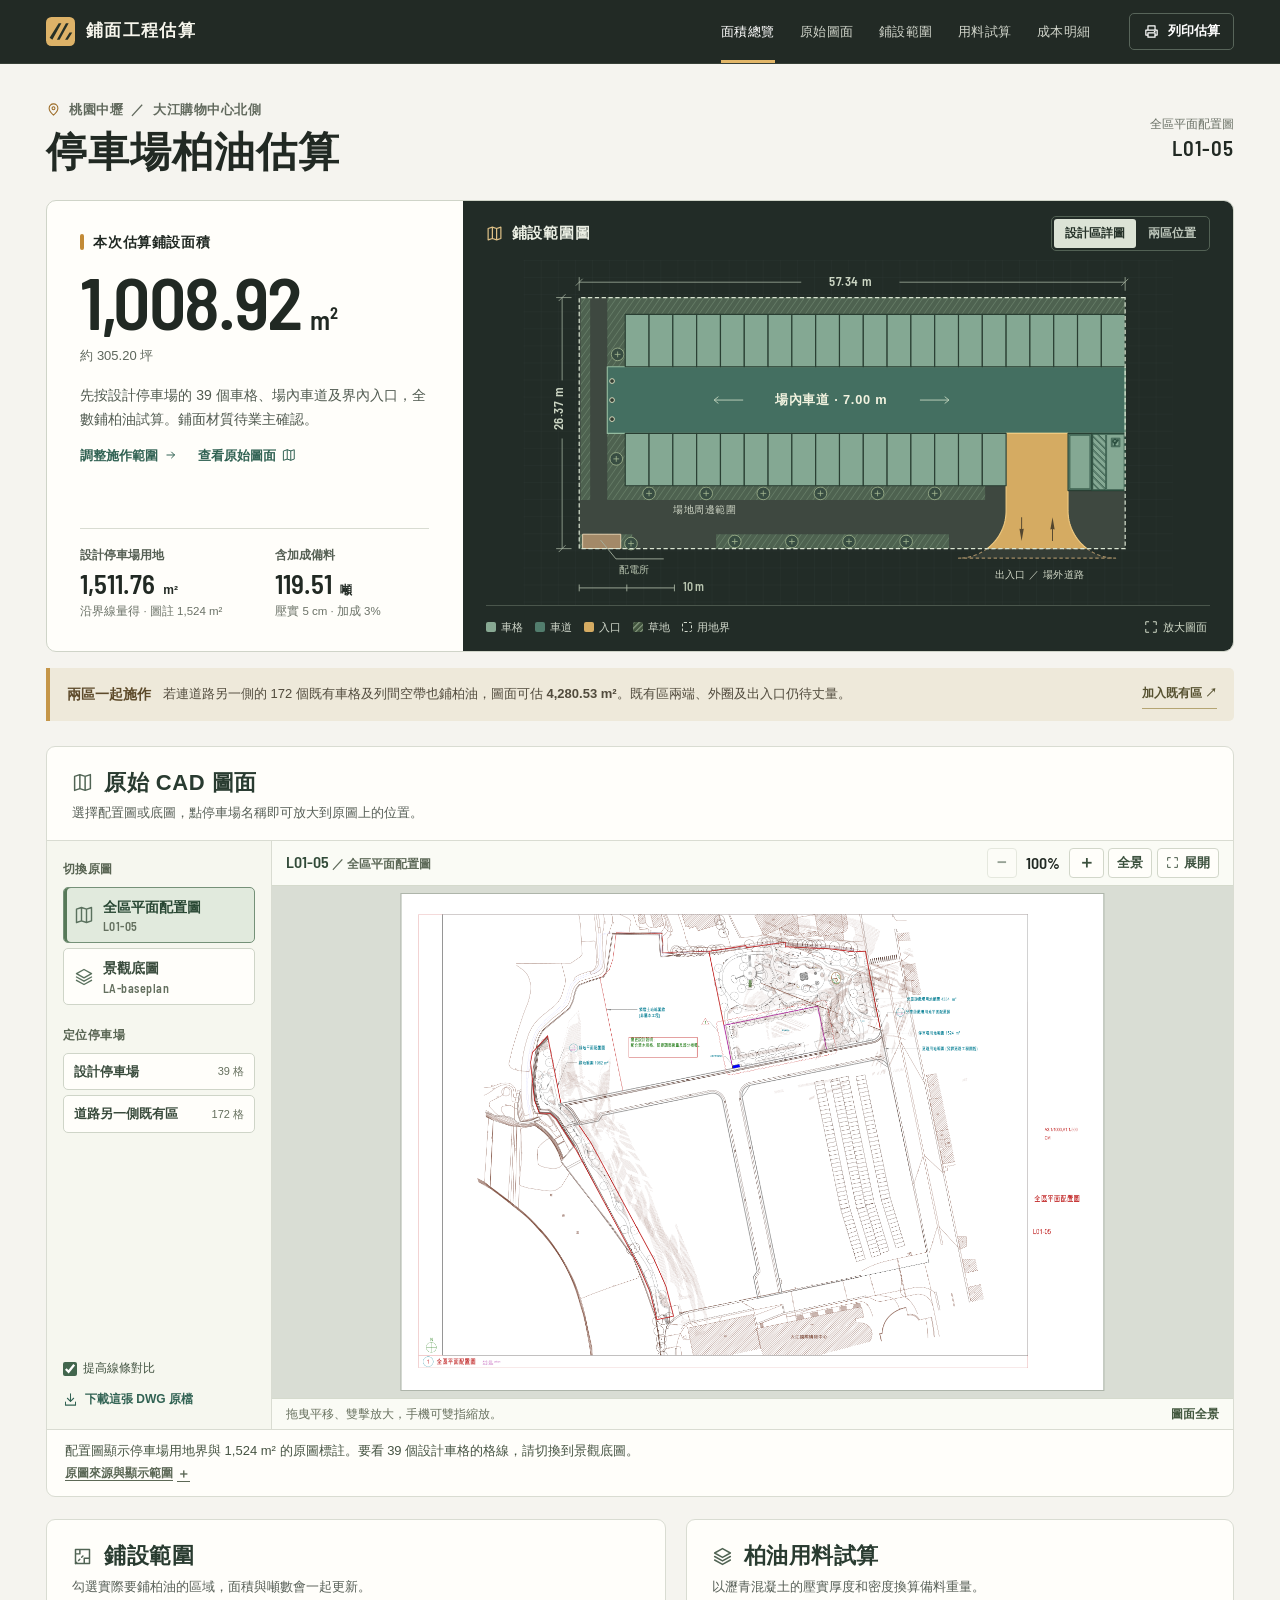
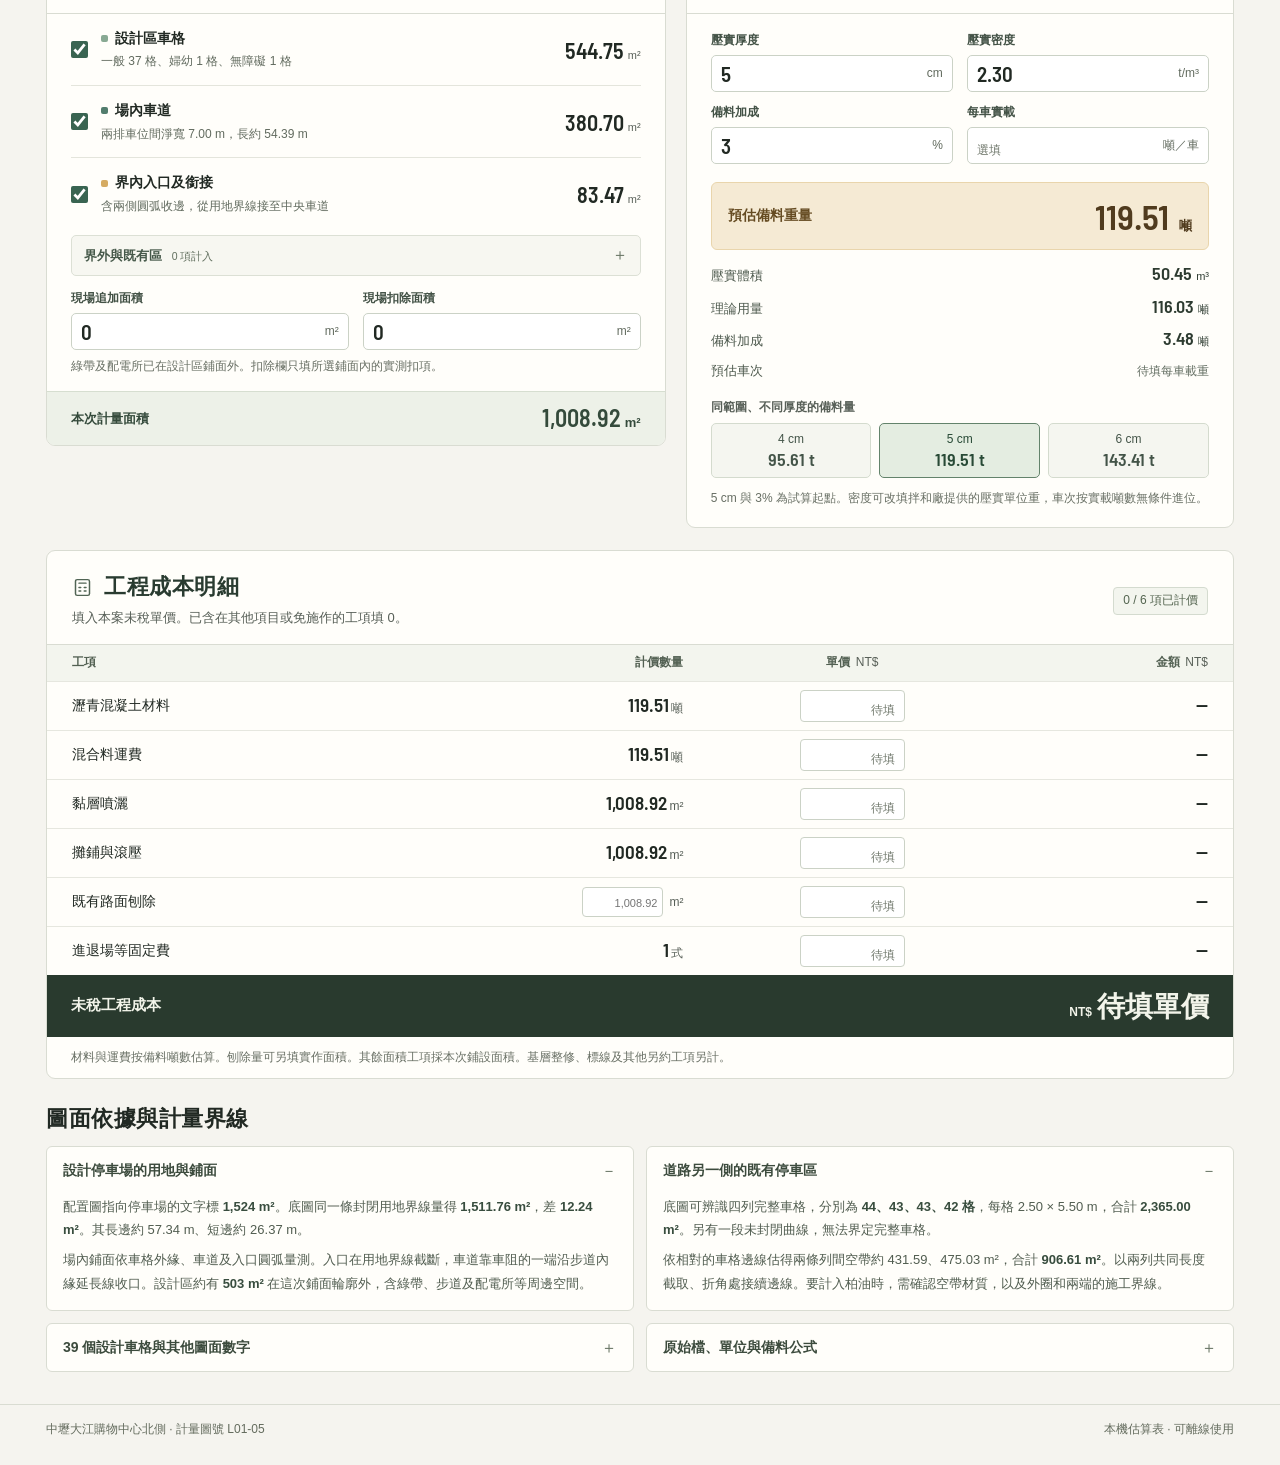
==== 停車場柏油估算/index.html @ 97413524 "新增停車場柏油估算網頁與兩張原始 CAD 圖" ====
<!doctype html>
<html lang="zh-Hant-TW">
<head>
<meta charset="utf-8"><meta name="viewport" content="width=device-width,initial-scale=1">
<meta name="theme-color" content="#222a25">
<title>停車場柏油估算｜中壢大江購物中心北側</title>
<style>@font-face{font-family:BarlowNum;src:url([data-uri]) format("woff2");font-weight:600;font-display:swap}
:root{color-scheme:light;--page:#f5f4ef;--paper:#fffefa;--ink:#212923;--dim:#575f57;--sub:#686f64;--rule:#d9dcd2;--dark:#222c27;--teal:#316253;--ochre:#dfac55;--warm:#f3e6ca;--num:BarlowNum,'Arial Narrow',sans-serif;--sans:Inter,-apple-system,BlinkMacSystemFont,'PingFang TC','Microsoft JhengHei',sans-serif}
*{box-sizing:border-box}
html{scroll-behavior:smooth;scroll-padding-top:80px}
body{margin:0;background:var(--page);color:var(--ink);font:15px/1.66 var(--sans);-webkit-font-smoothing:antialiased}
button,input{font:inherit}button,a,input,summary{touch-action:manipulation}button{cursor:pointer}a{color:var(--teal);text-underline-offset:3px}h1,h2,h3,p,figure{margin:0}
:focus-visible{outline:3px solid #be7815;outline-offset:4px}input:focus-visible{outline:2px solid var(--teal);outline-offset:1px}
.skip{position:fixed;top:-100px;left:10px;z-index:15;padding:8px 16px;background:white}.skip:focus{top:8px}
.wrap{width:min(1288px,calc(100% - 92px));margin:0 auto}
.topbar{height:64px;background:#222a25;color:#f4f4ea;border-bottom:1px solid #374037}
.topbar .wrap,.nav,.brand,.top-actions,.project-line,.flex,.quick,.view-switch,.btn,.metric-label,.scope-subtotal,.total-line,.summary-line,.ref-head{display:flex;align-items:center}
.topbar .wrap{height:100%;gap:38px}
.brand{color:#f7f6ed;text-decoration:none;font-weight:800;letter-spacing:.08em;gap:11px;font-size:17px;white-space:nowrap}
.brand svg{width:29px;height:29px}
.nav{gap:25px;height:100%;margin-left:auto}
.nav a{color:#d2d6cc;height:100%;display:flex;align-items:center;text-decoration:none;font-size:13px;letter-spacing:.04em;border-bottom:3px solid transparent;padding:3px 0 0}
.nav a:hover,.nav a.active{color:#fff;border-color:#e2b668}
.btn{display:inline-flex;justify-content:center;gap:8px;border:1px solid var(--rule);border-radius:5px;background:var(--paper);color:var(--ink);font-size:13px;font-weight:650;line-height:1.3;padding:9px 13px;min-height:38px;white-space:nowrap}
.btn:hover{border-color:var(--teal)}.btn svg,.icon{width:17px;height:17px;fill:none;stroke:currentColor;stroke-width:1.7;stroke-linecap:round;stroke-linejoin:round}
.topbar .btn{border-color:#58655a;background:transparent;color:white;min-height:35px}.topbar .btn:hover{background:#354038}
.page-head{display:flex;align-items:end;justify-content:space-between;padding:35px 0 22px;gap:22px}
.project-line{gap:8px;color:#61695d;font-size:13px;font-weight:650;letter-spacing:.045em;margin-bottom:7px}
.project-line .icon{width:15px;height:15px;color:#9c6b26}
h1{font-weight:800;letter-spacing:.025em;line-height:1.22;font-size:clamp(32px,3.2vw,47px)}
.sheet-code{align-self:center;color:var(--sub);font-size:12px;text-align:right;font-weight:550;line-height:1.6}
.sheet-code strong{font:600 21px/1.3 var(--num);letter-spacing:.04em;color:var(--ink)}
.hero{display:grid;grid-template-columns:minmax(320px,.82fr) minmax(0,1.52fr);border:1px solid #cfd4c8;background:var(--paper);border-radius:10px;overflow:hidden}
.hero-summary{display:flex;flex-direction:column;padding:30px clamp(24px,2.6vw,41px);position:relative;min-width:0}
.metric-label{font-size:14px;font-weight:700;gap:9px;letter-spacing:.045em}
.metric-label:before{content:'';width:4px;height:16px;background:#c28a36;display:block;border-radius:2px}
.hero-number{display:flex;align-items:baseline;gap:9px;white-space:nowrap;margin:5px 0 0;font:600 clamp(56px,5.75vw,83px)/1.13 var(--num);letter-spacing:-.026em;font-variant-numeric:tabular-nums}
.hero-number .unit{font:600 clamp(20px,2.1vw,30px)/1 var(--num);letter-spacing:0}
.ping{color:#5d665b;font-size:13px;margin:3px 0 16px;font-variant-numeric:tabular-nums}
.hero-description{color:#505a50;font-size:14px;line-height:1.75;max-width:31em}
.metric-details{border-top:1px solid var(--rule);margin-top:auto;padding-top:16px;display:grid;grid-template-columns:1.2fr 1fr;gap:10px}
.stat-label{color:#566054;font-size:12px;line-height:1.7;font-weight:650}
.stat-figure{font:600 clamp(23px,2.1vw,32px)/1.35 var(--num);font-variant-numeric:tabular-nums;white-space:nowrap}
.stat-figure small{font:600 12px var(--sans);margin-left:3px}
.stat-foot{color:#6b7267;font-size:11.5px}
.hero-summary .jump{align-self:start;margin:13px 0 20px;color:var(--teal);font-size:13px;text-decoration:none;font-weight:700;display:inline-flex;align-items:center;gap:6px}
.jump:hover{text-decoration:underline}.jump .icon{width:14px;height:14px}
.plan{background:var(--dark);color:#ebefe4;min-width:0;display:flex;flex-direction:column}
.plan-head{display:flex;justify-content:space-between;align-items:center;gap:10px;padding:15px 23px 9px}
.plan-head h2{display:flex;align-items:center;gap:9px;font-size:15px;letter-spacing:.06em;font-weight:650}
.plan-head h2 .icon{color:#dec086}
.view-switch{border:1px solid #526154;padding:2px;border-radius:5px;gap:1px}
.view-switch button{border:0;background:transparent;color:#bac3b8;font:600 12px var(--sans);border-radius:3px;padding:6px 11px;white-space:nowrap}
.view-switch button[aria-pressed=true]{background:#dce3d6;color:#253229}.view-switch button:hover:not([aria-pressed=true]){color:#fff}
.drawing-stage{width:100%;flex:1;display:grid;align-items:center;padding:0 14px;min-height:0}
.drawing{display:block;width:100%;height:auto;max-height:345px}
.drawing[hidden],[hidden]{display:none!important}
.parcel-base{fill:#3e4840}.grass-under{fill:#4e6250}.grass-pattern{fill:url(#grasshatch)}.tree{fill:#384d42;stroke:#a6ba93;stroke-width:.9}
.surface{stroke-linejoin:round}.stall{fill:#84a893;stroke:#293e32;stroke-width:1.35}
.aisle{fill:#446f61;stroke:#94bb9f;stroke-width:1.35}.entry{fill:#d5ab62;stroke:#efc980;stroke-width:1.35}
.flare{fill:#d6ac68;stroke:#e1b574;stroke-width:1.3;stroke-dasharray:4 3}
.surface.off{fill:#465047;stroke:#707d6e}.flare.off{fill:#343c35;stroke:#a28b64}
.bollard{stroke:#dddec2;fill:#333c32;stroke-width:1.1}.utility{stroke:#f4ddbb;fill:#a38968;stroke-width:1}
.special-line{fill:none;stroke:#2c4f41;stroke-width:.85}.special-line.off{stroke:#737e73}
.dir-arrow{fill:#53462f}.dir-arrow.off{fill:#899183}
.parcel-outline{fill:none;stroke:#d9e4d1;stroke-width:1.4;stroke-dasharray:5 3}
.dim-lines{fill:none;stroke:#a7b3a1;stroke-width:.9}.dimension{fill:#ccd6c4;font:600 15px var(--num);letter-spacing:.035em}
.aisle-label path{fill:none;stroke:#bed2bb;stroke-width:1.1}.aisle-label text{fill:#f1f2df;font:600 15px var(--sans);letter-spacing:.06em}
.aisle-label.off{opacity:.6}.map-subtext{fill:#d0d7c6;font:500 12px var(--sans);letter-spacing:.04em}
.map-line-label path,.scale path,.context-label path{fill:none;stroke:#a5b19f;stroke-width:1.05}
.map-line-label text,.scale text{fill:#b9c5b0;font:500 12px var(--sans)}.scale text{font:600 14px var(--num)}
.context-road{fill:#455047;stroke:#859382;stroke-width:1}.context-parcel{fill:#496151}.context-design{fill:#70957e}
.context-stall{fill:none;stroke:#415746;stroke-width:.55}.context-existing{fill:#7f877e;stroke:#3c443d;stroke-width:.8}
.context-existing.included{fill:#dbbd84;stroke:#635742}
.context-label text{fill:#f3eee0;font:650 18px var(--sans)}.context-label text.minor{fill:#bfccba;font:500 14px var(--sans)}
.context-roadlabel text{fill:#dde0d1;font:500 13px var(--sans);letter-spacing:.15em}
.plan-footer{display:flex;align-items:center;justify-content:space-between;gap:12px;margin:0 23px;padding:9px 0 12px;border-top:1px solid #4a564c}
.legend{display:flex;gap:12px;flex-wrap:wrap;align-items:center;color:#d1d8cb;font-size:11px}
.legend span{display:inline-flex;align-items:center;gap:5px}
.swatch{width:10px;height:10px;display:inline-block;border-radius:2px;flex-shrink:0}.s-stalls{background:#88a993}.s-aisle{background:#527d6d}.s-entry{background:#d5ab62}.s-grass{background:repeating-linear-gradient(135deg,#798c73,#798c73 1px,#42553f 2px,#42553f 4px)}
.s-existing{background:#a2aaa0}.s-dash{border:1px dashed #d2dacd}
.plan-footer button{display:inline-flex;align-items:center;gap:5px;border:0;background:transparent;color:#d2dbc9;font-size:11px;white-space:nowrap;padding:3px}
.plan-footer button:hover{text-decoration:underline}.plan-footer .icon{height:14px;width:14px}
.advice{background:#eee9da;border-left:4px solid #c59649;display:flex;gap:12px;align-items:baseline;padding:12px 17px;margin:16px 0 25px;border-radius:0 5px 5px 0;color:#514b3d;font-size:13px}
.advice strong{color:#5d4a2a;white-space:nowrap;font-size:14px}.advice p{line-height:1.7}.advice b{font-weight:700}
.workgrid{display:grid;grid-template-columns:minmax(0,1.13fr) minmax(0,1fr);gap:20px;align-items:start}
.panel{background:var(--paper);border:1px solid var(--rule);border-radius:9px;min-width:0;overflow:hidden}
.panel-head{padding:22px 25px 16px;border-bottom:1px solid var(--rule)}
.panel-title{display:flex;align-items:center;gap:11px;color:#293b30}
.panel-title .icon{width:21px;height:21px;color:#516454}
.panel-title h2,.ref-heading h2{font-size:22px;letter-spacing:.025em;font-weight:750;line-height:1.3}
.panel-head p,.ref-heading p{color:var(--dim);font-size:13px;margin-top:5px}
.scope-list{padding:0 24px}.scope-row{display:grid;grid-template-columns:18px 1fr auto;align-items:center;gap:12px;border-bottom:1px solid #e4e5dc;padding:13px 0;cursor:pointer}
.scope-row:last-child{border-bottom:0}
.scope-row input{accent-color:#396451;width:17px;height:17px;margin:0;cursor:pointer}
.scope-name{display:flex;align-items:center;gap:7px;color:var(--ink);font-size:14px;font-weight:650}
.scope-name i{width:7px;height:7px}
.scope-help{display:block;color:#626b5f;font-size:12px;margin-top:2px}
.scope-area{font:600 22px/1.2 var(--num);font-variant-numeric:tabular-nums;white-space:nowrap}
.scope-area small{font:500 11px var(--sans);color:var(--dim)}
.scope-row input:not(:checked)~.scope-area{color:#657063}
.additional summary,.proof summary{cursor:pointer;font-weight:650}
.additional{margin:5px 24px 13px;border:1px solid #dce0d5;border-radius:5px;background:#f7f7f1}
.additional summary{display:flex;align-items:center;justify-content:space-between;padding:9px 12px;font-size:13px;color:#455849;list-style:none}
details>summary::-webkit-details-marker{display:none}
.additional summary:after,.proof summary:after{content:'＋';font-size:16px;line-height:1;font-weight:500;color:#667362}
details[open]>summary:after{content:'－'}
.additional .scope-row{margin:0 12px;gap:9px;padding:10px 0}.additional .scope-area{font-size:19px}
.additional small.note{padding:0 12px 10px;display:block;font-size:12px;color:#60685a}
.field-block{padding:0 24px 14px}
.field-grid{display:grid;grid-template-columns:repeat(2,minmax(0,1fr));gap:11px 14px}
.field label,.cost-label{display:block;font-size:12px;color:#435246;font-weight:650;margin:0 0 4px}
.field .inputbox{display:flex;align-items:center;border:1px solid #cbd2c6;border-radius:5px;background:#fff;min-height:37px;padding-right:9px}
.inputbox:focus-within{border-color:#3b6855;box-shadow:0 0 0 2px #456f5924}
.inputbox input{background:transparent;min-width:0;width:100%;appearance:textfield;border:0;outline:0!important;padding:5px 9px;color:var(--ink);font:600 21px/1 var(--num);font-variant-numeric:tabular-nums}
input::-webkit-outer-spin-button,input::-webkit-inner-spin-button{-webkit-appearance:none;margin:0}
.field .suffix{color:#626b5f;white-space:nowrap;font-size:12px}
.field input::placeholder,.price-input::placeholder{font:400 12px var(--sans);color:#71796d}
.field .err,.price-error,.form-error{display:block;font-size:12px;color:#a13624;font-weight:600}.err:empty,.price-error:empty,.form-error:empty{display:none}
.scope-subtotal{gap:12px;justify-content:space-between;background:#edf1e8;padding:11px 24px;border-top:1px solid #d6ded0;color:#344a3b;font-size:13px;font-weight:650}
.scope-subtotal .n{font:600 24px var(--num);font-variant-numeric:tabular-nums}
.material-body{padding:17px 24px 18px}
.order{display:flex;justify-content:space-between;align-items:center;gap:8px;background:#f5ead4;border:1px solid #e9d5ac;padding:12px 16px;border-radius:6px;margin:18px 0 0}
.order b{font-size:14px;color:#654b22}.order .unit-result{color:#503b1e;font:600 35px/1.2 var(--num);font-variant-numeric:tabular-nums}.unit-result small{font:600 13px var(--sans);margin-left:3px}
.quantity-list{margin:8px 0 13px}.quantity-line{display:flex;align-items:baseline;justify-content:space-between;gap:12px;font-size:13px;padding:4px 0;color:#4d594d}
.quantity-line b{font:600 18px var(--num);color:#2d3b30;font-variant-numeric:tabular-nums}.quantity-line b small{font:500 11px var(--sans)}
.scenarios{display:grid;grid-template-columns:repeat(3,1fr);gap:8px}.scenarios button{border:1px solid #d4dbce;border-radius:5px;color:#435448;background:#f5f6f0;line-height:1.4;padding:7px 3px;font-size:12px}
.scenarios button b{display:block;font:600 18px var(--num);color:inherit}.scenarios button[aria-pressed=true]{border-color:#63836b;background:#e4ede1;color:#284a36}
.scenarios button:hover{border-color:#71967a}.scenario-label{font-size:12px;font-weight:650;color:var(--dim);margin-bottom:5px}
.note{color:var(--sub);font-size:12px;line-height:1.75}.material-note{margin-top:10px}
.cost-panel{margin-top:22px}.cost-head{display:flex;align-items:center;justify-content:space-between;gap:12px}
.price-state{border:1px solid #d4dbcf;border-radius:4px;padding:3px 9px;color:#53644f;background:#f3f5ee;font-size:12px;white-space:nowrap}
.cost-table{width:100%;border-collapse:collapse;text-align:left;font-size:14px}
.cost-table th{font-size:12px;font-weight:650;color:#526052;background:#f3f5ee;padding:8px 10px}
.cost-table td{border-top:1px solid #e6e7df;padding:8px 10px;vertical-align:middle}
.cost-table th:first-child,.cost-table td:first-child{padding-left:25px}.cost-table th:last-child,.cost-table td:last-child{padding-right:25px}
.cost-table th:nth-child(2),.cost-table th:nth-child(4),.cost-table td:nth-child(2),.cost-table td:nth-child(4){text-align:right}
.cost-table th:nth-child(3),.cost-table td:nth-child(3){text-align:center}
.price-input{border:1px solid #cbd2c6;border-radius:4px;padding:5px 9px;max-width:105px;width:100%;height:32px;text-align:right;font:600 19px var(--num);color:var(--ink);background:#fff}
.qn,.money{font:600 19px var(--num);font-variant-numeric:tabular-nums}.u{font:400 12px var(--sans);color:var(--dim);margin-left:2px}
.mill-area{display:inline-flex;align-items:center;gap:4px;vertical-align:middle}
.mill-area input{width:81px;height:30px;text-align:right;border:1px solid #cbd2c6;border-radius:4px;font-size:13px;padding:2px 5px;min-width:0}.mill-area input::placeholder{font-size:11px}
.cost-total{display:flex;justify-content:space-between;align-items:center;gap:13px;background:#293a2e;color:#f2f4ea;padding:14px 24px}
.cost-total strong{font-size:15px}.cost-total .sum{font:600 28px/1.2 var(--num);font-variant-numeric:tabular-nums}.sum small{font:600 12px var(--sans);padding-right:5px}
.cost-foot{padding:10px 24px}
.ref-section{margin:26px 0 32px}.ref-heading{margin-bottom:13px}
.ref-grid{display:grid;grid-template-columns:repeat(2,minmax(0,1fr));gap:12px;align-items:start}
.proof{border:1px solid var(--rule);border-radius:6px;background:var(--paper)}
.proof summary{display:flex;align-items:center;justify-content:space-between;gap:12px;list-style:none;padding:12px 16px;font-size:14px;color:#3c4b3d}
.proof .detail{padding:0 16px 14px;color:#515d50;font-size:13px;line-height:1.84}
.proof .detail p+p{margin-top:6px}.detail b{color:#384d3e}.detail a{font-weight:600}
.site-foot{border-top:1px solid var(--rule);color:#636b5d;font-size:12px}
.site-foot .wrap{display:flex;justify-content:space-between;gap:12px;padding:15px 0 25px}
dialog{width:min(1120px,95vw);border:1px solid #526252;background:#263129;color:white;border-radius:8px;padding:0;box-shadow:0 20px 90px #13211966}
dialog::backdrop{background:#15231ad6}dialog .plan-head{padding:14px 20px}dialog .drawing{max-height:74vh}
dialog .close{background:transparent;color:white;border:1px solid #697767;border-radius:5px;padding:5px 10px}
dialog .drawing-stage{padding:0 14px 12px}dialog .zoom-note{color:#bdcbb9;font-size:12px;padding:0 20px 10px}
.print-doc{display:none}
@media(min-width:1500px){.drawing{max-height:365px}}
@media(max-width:1100px){.wrap{width:calc(100% - 54px)}.hero{grid-template-columns:minmax(285px,.80fr) minmax(0,1.35fr)}.hero-summary{padding:24px}.plan-head{padding:14px 16px 7px}.plan-footer{margin:0 16px}.legend{gap:8px}.workgrid{gap:15px}.panel-head,.material-body,.field-block{padding-left:18px;padding-right:18px}.scope-list{padding:0 18px}.additional{margin-left:18px;margin-right:18px}}
@media(max-width:860px){.wrap{width:calc(100% - 40px)}.nav{gap:16px}.topbar .wrap{gap:18px}.hero{grid-template-columns:minmax(240px,.75fr) minmax(0,1.25fr)}.hero-summary{padding:20px}.hero-number{font-size:53px}.hero-description{font-size:13px}.plan-head h2{font-size:13px}.plan-head .icon{display:none}.view-switch button{padding:6px;font-size:11px}.plan-footer{gap:4px;align-items:flex-start}.legend{gap:4px 7px}.scope-row{grid-template-columns:16px 1fr auto;gap:7px}.scope-area{font-size:19px}.scope-help{font-size:11.5px}.workgrid{grid-template-columns:1fr 1fr}.material-body,.field-block{padding-left:14px;padding-right:14px}.field-grid{gap:10px}.scope-list{padding:0 14px}.additional{margin-left:14px;margin-right:14px}}
@media(max-width:720px){.topbar{height:53px}.topbar .wrap{justify-content:space-between}.nav{display:none}.brand{font-size:15px}.brand svg{width:25px;height:25px}.wrap{width:calc(100% - 30px)}.page-head{padding:23px 0 15px}.project-line{font-size:12px}.sheet-code{display:none}h1{font-size:32px}.hero{grid-template-columns:1fr}.hero-summary{padding:18px 20px}.hero-number{font-size:60px;line-height:1}.hero-number .unit{font-size:22px}.hero-description{max-width:none}.ping{margin:5px 0 8px}.hero-summary .jump{margin:5px 0 8px}.metric-details{margin-top:0;padding-top:9px;grid-template-columns:1.2fr 1fr}.stat-figure{font-size:24px}.stat-foot{font-size:11px}.metric-label{font-size:13px}.plan-head{padding:12px 14px 4px}.drawing-stage{padding:0 3px}.drawing{max-height:300px}.plan-footer{padding:7px 0 10px}.workgrid,.ref-grid{grid-template-columns:1fr}.advice{display:block;padding:10px 13px;margin:12px 0 16px}.advice strong{display:block;margin-bottom:2px}.panel-head{padding:16px}.scope-list{padding:0 16px}.scope-row{gap:10px}.scope-help{font-size:12px}.field-block,.material-body{padding-left:16px;padding-right:16px}.panel-title h2,.ref-heading h2{font-size:20px}.cost-table th,.cost-table td{padding:7px 4px}.cost-table th:first-child,.cost-table td:first-child{padding-left:12px}.cost-table th:last-child,.cost-table td:last-child{padding-right:12px}.cost-table td:first-child{font-size:12px}.qn,.money{font-size:16px}.price-input{width:80px}.cost-total,.cost-foot{padding:10px 13px}.site-foot .wrap{display:block}dialog .drawing-stage{overflow-x:auto;display:block}dialog .drawing{min-width:720px}dialog .zoom-note{display:block}}
@media(max-width:390px){.wrap{width:calc(100% - 22px)}.price-input{width:62px}.cost-table th{font-size:11px}.cost-table td{padding:7px 2px}.mill-area input{width:59px}.topbar .btn{font-size:12px;padding:5px 9px}.plan-head{gap:3px}.scope-help{font-size:11px}}
@media(prefers-reduced-motion:reduce){html{scroll-behavior:auto}*{animation:none!important;transition:none!important}}
.visually-hidden{position:absolute;width:1px;height:1px;overflow:hidden;clip:rect(0,0,0,0);white-space:nowrap}
.advice{align-items:center}.advice p{flex:1}.advice button{white-space:nowrap;color:#565130;font-size:12px;padding:4px 0;border:0;border-bottom:1px solid #b5a573;background:transparent;font-weight:700}
.advice button:hover{color:#372e16;border-bottom-color:#372e16}
.s-bands{background:#8d8164}.context-band{fill:#827963;stroke:#b6ab8a;stroke-width:.8;stroke-dasharray:3 2}.context-band.included{fill:#c39652;stroke:#f2c777}
#extra-count{margin-left:6px;color:#62705f;font-size:10.5px;font-weight:500}
.adjustment-hint{margin-top:6px}.quantity-line b.waiting{font:500 12px var(--sans);color:#646f63}
input[aria-invalid=true]{color:#a13624}.inputbox:has(input[aria-invalid=true]),input.price-input[aria-invalid=true]{border-color:#b55a47}
@media(max-width:720px){.advice button{margin-top:4px}}
@page{size:A4 portrait;margin:12mm 13mm}
@media print{
 html,body{margin:0!important;padding:0!important;background:#fff!important;color:#1b231d!important;font:10pt/1.42 var(--sans)}
 .screen-doc,dialog,noscript{display:none!important}.print-doc{display:block}
 .paper-sheet{break-after:page;page-break-after:always}.paper-sheet:last-child{break-after:auto;page-break-after:auto}
 .paper-sheet header,.paper-sheet footer{display:flex;justify-content:space-between;align-items:center;color:#546252;font-size:8pt}
 .paper-sheet header{padding-bottom:3mm;border-bottom:1.2pt solid #52634e;margin-bottom:4mm}
 .paper-sheet h1{font-size:23pt;line-height:1.25;margin:0 0 3mm}.paper-sheet h2{font-size:13pt;margin:4mm 0 2mm}.paper-sheet h3{font-size:11pt;margin:4mm 0 1mm}
 .paper-sheet p{margin:1.5mm 0;font-size:9pt}
 .paper-sheet table{width:100%;border-collapse:collapse;font-size:9pt;margin:2mm 0}
 .paper-sheet th,.paper-sheet td{border-bottom:.5pt solid #c3cec1;text-align:left;padding:1.3mm 1.8mm}
 .paper-sheet th{background:#e7ebe3;font-weight:700}.paper-sheet td:not(:first-child){font-variant-numeric:tabular-nums}
 .print-metric{border-left:3pt solid #a37b37;background:#f1ede1;font-size:12pt;padding:1.5mm 3mm;margin:2.3mm 0}
 .print-metric b{font:600 23pt var(--num)}.print-metric .print-price{font:700 15pt var(--sans)}
 .print-metric span{font-size:10pt}.print-map{background:#222c27;margin:3mm 0;width:100%;height:58mm;border-radius:1mm}
 .print-map .drawing{width:100%;height:100%;max-height:none}.paper-sheet footer{margin-top:5mm;padding-top:2mm;border-top:1pt solid #b7c3b6}
 .paper-sheet,.print-map,.paper-sheet *{print-color-adjust:exact;-webkit-print-color-adjust:exact}
}
#legend-context.has-existing .s-existing{background:#dbbd84}
#legend-context.has-bands .s-bands{background:#c39652}
.hero-links{display:flex;align-items:center;flex-wrap:wrap;gap:0 20px}
.cad-originals{margin:0 0 22px;scroll-margin-top:15px}
.cad-viewer{display:grid;grid-template-columns:225px minmax(0,1fr);align-items:stretch;min-width:0}
.cad-tools{padding:19px 16px;background:#f6f7ef;border-right:1px solid var(--rule);display:flex;flex-direction:column;gap:21px}
.cad-control-group h3{font-size:12px;letter-spacing:.04em;color:#596553;font-weight:650;margin:0 0 7px}
.cad-file,.cad-locations button{width:100%;font:inherit;display:flex;align-items:center;gap:9px;text-align:left;border:1px solid #cfd5c8;border-radius:5px;background:var(--paper);color:#384a3b}
.cad-file{padding:8px 10px;margin-bottom:5px}.cad-file:last-of-type{margin-bottom:0}
.cad-file .icon{width:20px;height:20px;color:#5a715e;flex:none}
.cad-file span{min-width:0}.cad-file b{font-size:14px;font-weight:700;display:block;line-height:1.6}
.cad-file small{display:block;font:600 12px/1.35 var(--num);letter-spacing:.04em;color:#64705f}
.cad-file[aria-pressed=true]{background:#e1eadd;border-color:#759178;color:#294834;box-shadow:inset 3px 0 #577958}
.cad-file:hover,.cad-locations button:hover{border-color:#719073}
.cad-locations button{justify-content:space-between;padding:7px 10px;margin-bottom:5px;gap:4px;font-size:13px;font-weight:600}
.cad-locations button[aria-pressed=true]{border-color:#759178;background:#e5eddf}
.cad-locations small{font-size:11px;font-weight:500;color:#66705e;white-space:nowrap}
.cad-download{margin-top:auto;display:inline-flex;align-items:center;gap:7px;font-size:12px;text-decoration:none;font-weight:650;align-self:start}
.cad-download:hover{text-decoration:underline}.cad-download .icon{width:15px;height:15px}
.cad-main{min-width:0;display:flex;flex-direction:column}
.cad-toolbar,.cad-stage-foot{display:flex;align-items:center;justify-content:space-between;gap:12px;background:#fafbf5}
.cad-toolbar{padding:7px 14px;border-bottom:1px solid #d5dacd;min-height:44px}
#cad-view-title{font:600 16px var(--num);color:#314a38;white-space:nowrap}
#cad-view-title span{font:600 12px var(--sans);color:#5e6a59}
.cad-zoom-tools{display:flex;gap:4px;align-items:center}
.cad-zoom-tools button{font:600 13px var(--sans);height:30px;min-width:30px;padding:3px 8px;border-radius:4px;border:1px solid #d2d7ca;color:#3c513e;background:#fffefa}
.cad-zoom-tools button:hover:enabled{background:#e7efdf;border-color:#91a48b}
.cad-zoom-tools button:disabled{opacity:.52;cursor:default}
#cad-minus,#cad-plus{font:600 17px/1 var(--sans)}
#cad-level{font:600 16px var(--num);min-width:44px;text-align:center}
#cad-expand{display:inline-flex;align-items:center;gap:5px;margin-left:1px}
#cad-expand .icon{width:13px;height:13px}
.cad-stage{background:#d9ddd4;position:relative;overflow:hidden;isolation:isolate;width:100%;height:clamp(340px,40vw,550px);min-width:0;touch-action:none;user-select:none;-webkit-user-select:none}
.cad-stage:focus-visible{outline:2px solid #bd872e;outline-offset:-3px}
.cad-stage[data-zoomed=true]{cursor:grab}.cad-stage[data-dragging=true]{cursor:grabbing}
#cad-image{display:block;position:absolute;left:0;top:0;max-width:none;max-height:none;pointer-events:none;transform-origin:0 0;outline:1px solid #aeb5aa;background:#fff}
#cad-image:not([src]){visibility:hidden}
.cad-loading{position:absolute;inset:0;display:grid;place-content:center;margin:0;background:#e6e9dfdd;color:#455640;font:650 14px var(--sans)}
.cad-stage-foot{padding:6px 14px;border-top:1px solid #d5dacd;color:#68715f;font-size:12px;line-height:1.5}
#cad-position{font-weight:650;color:#43583f;white-space:nowrap}
.cad-source-note{border-top:1px solid var(--rule);margin:0;padding:10px 18px 2px;font-size:13px;color:#465443}
.cad-render-info{padding:0 18px 11px;color:#5c6856;font-size:12px}
.cad-render-info summary{display:inline-flex;align-items:center;cursor:pointer;font-weight:650;list-style:none;text-decoration:underline;text-underline-offset:3px}
.cad-render-info summary:after{content:'＋';font-size:13px;margin-left:4px}
.cad-render-info[open] summary:after{content:'－'}
.cad-render-info div{margin:4px 0 0}.cad-render-info p+p{margin-top:3px}
.cad-dialog{width:min(96vw,1800px);max-width:none;max-height:95vh;max-height:95dvh;padding:0;overflow:auto;color:var(--ink);background:var(--paper)}
.cad-dialog::backdrop{background:#1b291ed6}
.cad-dialog .cad-stage{height:calc(90vh - 76px);height:calc(90dvh - 76px);min-height:200px}
.cad-dialog .cad-toolbar{padding-top:10px;padding-bottom:10px}
@media(max-width:980px){.cad-viewer{grid-template-columns:190px minmax(0,1fr)}.cad-tools{padding:16px 11px}.cad-stage{height:clamp(300px,41vw,430px)}.cad-toolbar{padding:7px 9px}.cad-toolbar #cad-view-title span{display:none}}
@media(max-width:720px){
  .cad-viewer{display:flex;flex-direction:column}
  .cad-tools{padding:11px 13px;display:grid;grid-template-columns:1fr auto;align-items:center;gap:10px 7px;border-right:0;border-bottom:1px solid #d5dacd}
  .cad-tools .cad-control-group{display:flex;flex-wrap:wrap;align-items:center;gap:5px;min-width:0}
  .cad-tools .cad-control-group:first-child{grid-column:1/-1}
  .cad-tools .cad-control-group h3{width:100%;font-size:11px;margin:0}
  .cad-tools .cad-file{width:auto;flex:1;min-height:39px;padding:4px 8px;margin:0}
  .cad-file b{font-size:12px}.cad-file small{font-size:10px}.cad-file .icon{width:16px;height:16px}
  .cad-tools .cad-locations button{width:auto;padding:5px 7px;margin:0;font-size:11px}
  .cad-locations small{font-size:10px}.cad-download{font-size:11px;gap:3px;align-self:end;margin:0 0 4px}
  .cad-download .icon{width:13px;height:13px}.cad-toolbar{padding:5px 10px;min-height:37px}
  .cad-zoom-tools{gap:3px}.cad-zoom-tools button{padding:3px 6px;min-width:27px;height:28px;font-size:12px}
  #cad-level{min-width:36px;font-size:14px}#cad-view-title{font-size:15px}.cad-stage{height:clamp(220px,68vw,390px)}
  .cad-source-note{padding:9px 13px 2px;font-size:12px}.cad-render-info{padding:0 13px 10px}
  .cad-stage-foot{padding:6px 9px;font-size:10.5px;gap:4px}
  .cad-dialog{width:98vw;max-height:98vh;max-height:98dvh}
  .cad-dialog .cad-stage{height:calc(95vh - 230px);height:calc(95dvh - 230px);min-height:130px}
}
@media(max-width:420px){
  .cad-tools{grid-template-columns:1fr}
  .cad-download{justify-self:start;margin-bottom:0}
  .cad-locations button{flex:1}
}
@media(print){.cad-dialog{display:none!important}}
.cad-accessories{margin-top:auto;display:flex;align-items:flex-start;gap:11px;flex-direction:column}
.cad-accessories .cad-download{margin-top:0}
.cad-contrast{display:inline-flex;align-items:center;gap:6px;font-size:12px;color:#435442;cursor:pointer}
.cad-contrast input{accent-color:#42664d;margin:0;width:14px;height:14px;cursor:pointer}
@media(max-width:720px){.cad-accessories{grid-column:1/-1;flex-direction:row;align-items:center;justify-content:space-between;gap:8px;flex-wrap:wrap}.cad-accessories .cad-download{align-self:center;margin:0}.cad-contrast{font-size:11px}}

</style>
<!-- Embedded Barlow Semi Condensed font license.
Copyright 2017 The Barlow Project Authors (https://github.com/jpt/barlow)

This Font Software is licensed under the SIL Open Font License, Version 1.1.
This license is copied below, and is also available with a FAQ at:
http://scripts.sil.org/OFL


—————————————————————————————-
SIL OPEN FONT LICENSE Version 1.1 - 26 February 2007
—————————————————————————————-

PREAMBLE
The goals of the Open Font License (OFL) are to stimulate worldwide
development of collaborative font projects, to support the font creation
efforts of academic and linguistic communities, and to provide a free and
open framework in which fonts may be shared and improved in partnership
with others.

The OFL allows the licensed fonts to be used, studied, modified and
redistributed freely as long as they are not sold by themselves. The
fonts, including any derivative works, can be bundled, embedded, 
redistributed and/or sold with any software provided that any reserved
names are not used by derivative works. The fonts and derivatives,
however, cannot be released under any other type of license. The
requirement for fonts to remain under this license does not apply
to any document created using the fonts or their derivatives.

DEFINITIONS
"Font Software" refers to the set of files released by the Copyright
Holder(s) under this license and clearly marked as such. This may
include source files, build scripts and documentation.

"Reserved Font Name" refers to any names specified as such after the
copyright statement(s).

"Original Version" refers to the collection of Font Software components as
distributed by the Copyright Holder(s).

"Modified Version" refers to any derivative made by adding to, deleting,
or substituting — in part or in whole — any of the components of the
Original Version, by changing formats or by porting the Font Software to a
new environment.

"Author" refers to any designer, engineer, programmer, technical
writer or other person who contributed to the Font Software.

PERMISSION & CONDITIONS
Permission is hereby granted, free of charge, to any person obtaining
a copy of the Font Software, to use, study, copy, merge, embed, modify,
redistribute, and sell modified and unmodified copies of the Font
Software, subject to the following conditions:

1) Neither the Font Software nor any of its individual components,
in Original or Modified Versions, may be sold by itself.

2) Original or Modified Versions of the Font Software may be bundled,
redistributed and/or sold with any software, provided that each copy
contains the above copyright notice and this license. These can be
included either as stand-alone text files, human-readable headers or
in the appropriate machine-readable metadata fields within text or
binary files as long as those fields can be easily viewed by the user.

3) No Modified Version of the Font Software may use the Reserved Font
Name(s) unless explicit written permission is granted by the corresponding
Copyright Holder. This restriction only applies to the primary font name as
presented to the users.

4) The name(s) of the Copyright Holder(s) or the Author(s) of the Font
Software shall not be used to promote, endorse or advertise any
Modified Version, except to acknowledge the contribution(s) of the
Copyright Holder(s) and the Author(s) or with their explicit written
permission.

5) The Font Software, modified or unmodified, in part or in whole,
must be distributed entirely under this license, and must not be
distributed under any other license. The requirement for fonts to
remain under this license does not apply to any document created
using the Font Software.

TERMINATION
This license becomes null and void if any of the above conditions are
not met.

DISCLAIMER
THE FONT SOFTWARE IS PROVIDED "AS IS", WITHOUT WARRANTY OF ANY KIND,
EXPRESS OR IMPLIED, INCLUDING BUT NOT LIMITED TO ANY WARRANTIES OF
MERCHANTABILITY, FITNESS FOR A PARTICULAR PURPOSE AND NONINFRINGEMENT
OF COPYRIGHT, PATENT, TRADEMARK, OR OTHER RIGHT. IN NO EVENT SHALL THE
COPYRIGHT HOLDER BE LIABLE FOR ANY CLAIM, DAMAGES OR OTHER LIABILITY,
INCLUDING ANY GENERAL, SPECIAL, INDIRECT, INCIDENTAL, OR CONSEQUENTIAL
DAMAGES, WHETHER IN AN ACTION OF CONTRACT, TORT OR OTHERWISE, ARISING
FROM, OUT OF THE USE OR INABILITY TO USE THE FONT SOFTWARE OR FROM
OTHER DEALINGS IN THE FONT SOFTWARE.

-->
</head>
<body>
<svg xmlns="http://www.w3.org/2000/svg" width="0" height="0" style="position:absolute" aria-hidden="true">
<defs>
<symbol id="i-brand" viewBox="0 0 32 32"><rect width="32" height="32" rx="6" fill="#ddb268"/><path d="M4 23 14 7h3L7 25M12 25 22 7h3L15 25M21 25l5-8h3l-5 8" fill="#263027"/></symbol>
<symbol id="i-pin" viewBox="0 0 24 24"><path d="M19 10c0 5-7 11-7 11S5 15 5 10a7 7 0 1 1 14 0Z"/><circle cx="12" cy="10" r="2.3"/></symbol>
<symbol id="i-print" viewBox="0 0 24 24"><path d="M7 9V4h10v5M7 17H4V10h16v7h-3"/><path d="M7 14h10v6H7zM16 12h1"/></symbol>
<symbol id="i-plan" viewBox="0 0 24 24"><path d="M3 5l6-2 6 2 6-2v16l-6 2-6-2-6 2zm6-2v16m6-14v16"/></symbol>
<symbol id="i-square" viewBox="0 0 24 24"><path d="M4 4h16v16H4zM4 9h5V4m5 16v-6h6"/><path d="m4 20 9-9" stroke-dasharray="2 3"/></symbol>
<symbol id="i-material" viewBox="0 0 24 24"><path d="m3 8 9-5 9 5-9 5zm0 4 9 5 9-5m-18 4 9 5 9-5"/></symbol>
<symbol id="i-cost" viewBox="0 0 24 24"><rect x="4" y="3" width="16" height="18" rx="2"/><path d="M8 7h8M8 12h2m4 0h2m-8 4h2m4 0h2"/></symbol>
<symbol id="i-arrow" viewBox="0 0 24 24"><path d="M5 12h13m-5-5 5 5-5 5"/></symbol>
<symbol id="i-expand" viewBox="0 0 24 24"><path d="M8 3H3v5m13-5h5v5m0 8v5h-5M3 16v5h5"/></symbol>
</defs></svg>
<div class="screen-doc">
<a class="skip" href="#main">跳至估算內容</a>
<header class="topbar"><div class="wrap">
<a class="brand" href="#main"><svg aria-hidden="true"><use href="#i-brand"/></svg>鋪面工程估算</a>
<nav class="nav" aria-label="估算頁面段落"><a class="active" href="#main">面積總覽</a><a href="#originals">原始圖面</a><a href="#scope">鋪設範圍</a><a href="#material">用料試算</a><a href="#cost">成本明細</a></nav>
<button class="btn" id="print" type="button"><svg class="icon" aria-hidden="true"><use href="#i-print"/></svg>列印估算</button>
</div></header>
<main class="wrap" id="main">
<div class="page-head"><div><div class="project-line"><svg class="icon" aria-hidden="true"><use href="#i-pin"/></svg>桃園中壢 <span aria-hidden="true">／</span> 大江購物中心北側</div><h1>停車場柏油估算</h1></div><div class="sheet-code">全區平面配置圖<br><strong>L01-05</strong></div></div>

<section class="hero" aria-label="面積與圖面總覽">
<div class="hero-summary">
<div class="metric-label">本次估算鋪設面積</div>
<div class="hero-number"><span id="hero-area">1,008.92</span><span class="unit">m²</span></div>
<div class="ping">約 <span id="hero-ping">305.20</span> 坪</div>
<p class="hero-description" id="selection-desc">先按設計停車場的 39 個車格、場內車道及界內入口，全數鋪柏油試算。鋪面材質待業主確認。</p>
<div class="hero-links"><a class="jump" href="#scope">調整施作範圍 <svg class="icon" aria-hidden="true"><use href="#i-arrow"/></svg></a><a class="jump" href="#originals">查看原始圖面 <svg class="icon" aria-hidden="true"><use href="#i-plan"/></svg></a></div>
<div class="metric-details">
<div><div class="stat-label">設計停車場用地</div><div class="stat-figure">1,511.76 <small>m²</small></div><div class="stat-foot">沿界線量得 · 圖註 1,524 m²</div></div>
<div><div class="stat-label">含加成備料</div><div class="stat-figure"><span id="hero-order">119.51</span> <small>噸</small></div><div class="stat-foot" id="hero-condition">壓實 5 cm · 加成 3%</div></div>
</div></div>
<figure class="plan" aria-label="依 CAD 座標繪製的範圍圖">
<div class="plan-head"><h2><svg class="icon" aria-hidden="true"><use href="#i-plan"/></svg>鋪設範圍圖</h2><div class="view-switch" role="group" aria-label="切換圖面"><button id="tab-design" type="button" aria-pressed="true" aria-controls="plan-design">設計區詳圖</button><button id="tab-context" type="button" aria-pressed="false" aria-controls="plan-context">兩區位置</button></div></div>
<div class="drawing-stage"><div class="plan-view" id="plan-design"><svg class="drawing" viewBox="0 0 760 404" role="img" aria-label="設計停車場比例圖，兩排車格圍著七公尺寬車道，入口接到場外道路" xmlns="http://www.w3.org/2000/svg"><defs><pattern id="bluegrid" width="20" height="20" patternUnits="userSpaceOnUse"><path d="M20 0H0V20" fill="none" stroke="#536159" opacity=".25" stroke-width=".65"/></pattern><pattern id="grasshatch" width="6" height="6" patternUnits="userSpaceOnUse" patternTransform="rotate(35)"><path d="M0 0V6" stroke="#93ac91" opacity=".55" stroke-width="1.15"/></pattern><pattern id="quietdot" width="6" height="6" patternUnits="userSpaceOnUse"><circle cx="2" cy="2" r=".75" fill="#b4c0b0" opacity=".34"/></pattern></defs><path fill="url(#bluegrid)" d="M0 0H760V404H0z"/><path class="parcel-base" d="M704.29,44.02 L65.00,44.02 L65.00,338.00 L704.33,338.00 L704.29,44.02 Z"/><path class="grass-under" d="M498.02,338.00 L225.26,338.00 L225.26,321.27 L498.02,321.27 L498.02,338.00 Z M127.14,337.99 L80.93,338.00 L65.00,338.00 L65.00,335.80 L65.00,321.27 L127.14,321.27 L127.14,337.99 Z M118.92,264.41 L540.39,264.41 L540.39,281.08 L97.89,281.13 L97.89,203.09 L118.92,203.08 L118.92,264.41 Z M66.67,44.02 L66.67,44.02 L77.82,44.02 L77.82,281.13 L66.69,281.13 L66.67,44.02 Z M118.92,125.03 L97.89,125.03 L97.89,44.02 L704.29,44.02 L704.29,57.88 L704.29,63.71 L704.29,63.71 L118.92,63.71 L118.92,125.03 Z"/><path class="grass-pattern" d="M498.02,338.00 L225.26,338.00 L225.26,321.27 L498.02,321.27 L498.02,338.00 Z M127.14,337.99 L80.93,338.00 L65.00,338.00 L65.00,335.80 L65.00,321.27 L127.14,321.27 L127.14,337.99 Z M118.92,264.41 L540.39,264.41 L540.39,281.08 L97.89,281.13 L97.89,203.09 L118.92,203.08 L118.92,264.41 Z M66.67,44.02 L66.67,44.02 L77.82,44.02 L77.82,281.13 L66.69,281.13 L66.67,44.02 Z M118.92,125.03 L97.89,125.03 L97.89,44.02 L704.29,44.02 L704.29,57.88 L704.29,63.71 L704.29,63.71 L118.92,63.71 L118.92,125.03 Z"/><g class="tree" transform="translate(110.00 110.54)"><circle r="7.4"/><path d="M-3.4 0h6.8M0-3.4v6.8"/></g><g class="tree" transform="translate(108.41 232.90)"><circle r="7.4"/><path d="M-3.4 0h6.8M0-3.4v6.8"/></g><g class="tree" transform="translate(125.64 332.05)"><circle r="7.4"/><path d="M-3.4 0h6.8M0-3.4v6.8"/></g><g class="tree" transform="translate(146.79 273.33)"><circle r="7.4"/><path d="M-3.4 0h6.8M0-3.4v6.8"/></g><g class="tree" transform="translate(213.69 273.32)"><circle r="7.4"/><path d="M-3.4 0h6.8M0-3.4v6.8"/></g><g class="tree" transform="translate(280.59 273.31)"><circle r="7.4"/><path d="M-3.4 0h6.8M0-3.4v6.8"/></g><g class="tree" transform="translate(347.49 273.30)"><circle r="7.4"/><path d="M-3.4 0h6.8M0-3.4v6.8"/></g><g class="tree" transform="translate(414.39 273.29)"><circle r="7.4"/><path d="M-3.4 0h6.8M0-3.4v6.8"/></g><g class="tree" transform="translate(481.29 273.28)"><circle r="7.4"/><path d="M-3.4 0h6.8M0-3.4v6.8"/></g><g class="tree" transform="translate(247.14 329.64)"><circle r="7.4"/><path d="M-3.4 0h6.8M0-3.4v6.8"/></g><g class="tree" transform="translate(314.04 329.63)"><circle r="7.4"/><path d="M-3.4 0h6.8M0-3.4v6.8"/></g><g class="tree" transform="translate(380.94 329.62)"><circle r="7.4"/><path d="M-3.4 0h6.8M0-3.4v6.8"/></g><g class="tree" transform="translate(447.84 329.61)"><circle r="7.4"/><path d="M-3.4 0h6.8M0-3.4v6.8"/></g><path class="surface aisle" d="M97.89,203.08 L704.29,203.09 L704.29,125.04 L97.89,125.03 L97.89,203.08 Z" data-area="aisle"/><path class="surface entry" d="M659.69,338.00 L659.53,337.88 L659.36,337.75 L659.20,337.63 L659.04,337.50 L658.88,337.38 L658.72,337.25 L658.55,337.12 L658.39,337.00 L658.23,336.87 L658.07,336.74 L657.92,336.61 L657.76,336.48 L657.60,336.35 L657.44,336.22 L657.29,336.09 L657.13,335.96 L656.97,335.82 L656.82,335.69 L656.66,335.56 L656.51,335.42 L656.36,335.29 L656.20,335.16 L656.05,335.02 L655.90,334.88 L655.75,334.75 L655.60,334.61 L655.45,334.47 L655.30,334.34 L655.15,334.20 L655.00,334.06 L654.85,333.92 L654.70,333.78 L654.56,333.64 L654.41,333.50 L654.27,333.36 L654.12,333.22 L653.98,333.07 L653.83,332.93 L653.69,332.79 L653.54,332.64 L653.40,332.50 L653.26,332.36 L653.12,332.21 L652.98,332.07 L652.84,331.92 L652.70,331.77 L652.56,331.63 L652.42,331.48 L652.28,331.33 L652.15,331.18 L652.01,331.03 L651.87,330.88 L651.74,330.73 L651.60,330.58 L651.47,330.43 L651.34,330.28 L651.20,330.13 L651.07,329.98 L650.94,329.83 L650.81,329.67 L650.68,329.52 L650.54,329.37 L650.42,329.21 L650.29,329.06 L650.16,328.90 L650.03,328.75 L649.90,328.59 L649.78,328.43 L649.65,328.28 L649.52,328.12 L649.40,327.96 L649.27,327.80 L649.15,327.65 L649.03,327.49 L648.90,327.33 L648.78,327.17 L648.66,327.01 L648.54,326.85 L648.42,326.69 L648.30,326.52 L648.18,326.36 L648.06,326.20 L647.94,326.04 L647.83,325.88 L647.71,325.71 L647.59,325.55 L647.48,325.38 L647.36,325.22 L647.25,325.05 L647.14,324.89 L647.02,324.72 L646.91,324.56 L646.80,324.39 L646.69,324.22 L646.58,324.06 L646.47,323.89 L646.36,323.72 L646.25,323.55 L646.14,323.38 L646.03,323.21 L645.93,323.04 L645.82,322.87 L645.72,322.70 L645.61,322.53 L645.51,322.36 L645.40,322.19 L645.30,322.02 L645.20,321.85 L645.09,321.67 L644.99,321.50 L644.89,321.33 L644.79,321.15 L644.69,320.98 L644.59,320.81 L644.50,320.63 L644.40,320.46 L644.30,320.28 L644.21,320.11 L644.11,319.93 L644.02,319.75 L643.92,319.58 L643.83,319.40 L643.73,319.22 L643.64,319.05 L643.55,318.87 L643.46,318.69 L643.37,318.51 L643.28,318.33 L643.19,318.15 L643.10,317.97 L643.01,317.79 L642.93,317.61 L642.84,317.43 L642.75,317.25 L642.67,317.07 L642.58,316.89 L642.50,316.71 L642.42,316.53 L642.33,316.34 L642.25,316.16 L642.17,315.98 L642.09,315.79 L642.01,315.61 L641.93,315.43 L641.85,315.24 L641.77,315.06 L641.69,314.87 L641.62,314.69 L641.54,314.50 L641.47,314.32 L641.39,314.13 L641.32,313.95 L641.24,313.76 L641.17,313.57 L641.10,313.39 L641.03,313.20 L640.96,313.01 L640.89,312.82 L640.82,312.64 L640.75,312.45 L640.68,312.26 L640.61,312.07 L640.54,311.88 L640.48,311.69 L640.41,311.50 L640.35,311.31 L640.28,311.12 L640.22,310.93 L640.16,310.74 L640.10,310.55 L640.03,310.36 L639.97,310.17 L639.91,309.98 L639.85,309.78 L639.80,309.59 L639.74,309.40 L639.68,309.21 L639.62,309.01 L639.57,308.82 L639.51,308.63 L639.46,308.43 L639.40,308.24 L639.35,308.05 L639.30,307.85 L639.25,307.66 L639.20,307.46 L639.14,307.27 L639.09,307.07 L639.05,306.88 L639.00,306.68 L638.95,306.49 L638.90,306.29 L638.86,306.09 L638.81,305.90 L638.77,305.70 L638.72,305.51 L638.68,305.31 L638.64,305.11 L638.59,304.91 L638.55,304.72 L638.51,304.52 L638.47,304.32 L638.43,304.12 L638.39,303.92 L638.36,303.73 L638.32,303.53 L638.28,303.33 L638.25,303.13 L638.21,302.93 L638.18,302.73 L638.15,302.53 L638.11,302.33 L638.08,302.13 L638.05,301.93 L638.02,301.73 L637.99,301.53 L637.96,301.33 L637.93,301.13 L637.90,300.93 L637.88,300.73 L637.85,300.53 L637.82,300.33 L637.80,300.12 L637.78,299.92 L637.75,299.72 L637.73,299.52 L637.71,299.32 L637.69,299.11 L637.67,298.91 L637.65,298.71 L637.63,298.51 L637.61,298.30 L637.59,298.10 L637.57,297.90 L637.56,297.69 L637.54,297.49 L637.53,297.29 L637.51,297.08 L637.50,296.88 L637.49,296.68 L637.48,296.47 L637.47,296.27 L637.46,296.06 L637.45,295.86 L637.44,295.66 L637.43,295.45 L637.42,295.25 L637.42,295.04 L637.41,294.84 L637.41,294.63 L637.40,294.43 L637.40,294.22 L637.40,294.02 L637.39,293.81 L637.39,293.61 L637.39,293.40 L637.39,269.99 L637.39,203.09 L564.92,203.09 L564.92,264.41 L564.92,293.40 L564.92,293.61 L564.92,293.81 L564.91,294.02 L564.91,294.22 L564.91,294.43 L564.90,294.63 L564.90,294.84 L564.89,295.04 L564.89,295.25 L564.88,295.45 L564.87,295.66 L564.86,295.86 L564.85,296.06 L564.84,296.27 L564.83,296.47 L564.82,296.68 L564.81,296.88 L564.80,297.08 L564.78,297.29 L564.77,297.49 L564.75,297.70 L564.74,297.90 L564.72,298.10 L564.70,298.30 L564.68,298.51 L564.66,298.71 L564.64,298.91 L564.62,299.11 L564.60,299.32 L564.58,299.52 L564.56,299.72 L564.54,299.92 L564.51,300.12 L564.49,300.33 L564.46,300.53 L564.43,300.73 L564.41,300.93 L564.38,301.13 L564.35,301.33 L564.32,301.53 L564.29,301.73 L564.26,301.93 L564.23,302.13 L564.20,302.33 L564.17,302.53 L564.13,302.73 L564.10,302.93 L564.06,303.13 L564.03,303.33 L563.99,303.53 L563.95,303.73 L563.92,303.92 L563.88,304.12 L563.84,304.32 L563.80,304.52 L563.76,304.72 L563.72,304.91 L563.67,305.11 L563.63,305.31 L563.59,305.51 L563.54,305.70 L563.50,305.90 L563.45,306.10 L563.41,306.29 L563.36,306.49 L563.31,306.68 L563.26,306.88 L563.22,307.07 L563.17,307.27 L563.12,307.46 L563.06,307.66 L563.01,307.85 L562.96,308.05 L562.91,308.24 L562.85,308.43 L562.80,308.63 L562.74,308.82 L562.69,309.01 L562.63,309.21 L562.57,309.40 L562.52,309.59 L562.46,309.78 L562.40,309.98 L562.34,310.17 L562.28,310.36 L562.21,310.55 L562.15,310.74 L562.09,310.93 L562.03,311.12 L561.96,311.31 L561.90,311.50 L561.83,311.69 L561.77,311.88 L561.70,312.07 L561.63,312.26 L561.56,312.45 L561.49,312.64 L561.42,312.82 L561.35,313.01 L561.28,313.20 L561.21,313.39 L561.14,313.57 L561.07,313.76 L560.99,313.95 L560.92,314.13 L560.84,314.32 L560.77,314.50 L560.69,314.69 L560.62,314.87 L560.54,315.06 L560.46,315.24 L560.38,315.43 L560.30,315.61 L560.22,315.79 L560.14,315.98 L560.06,316.16 L559.98,316.34 L559.90,316.53 L559.81,316.71 L559.73,316.89 L559.64,317.07 L559.56,317.25 L559.47,317.43 L559.39,317.61 L559.30,317.79 L559.21,317.97 L559.12,318.15 L559.03,318.33 L558.94,318.51 L558.85,318.69 L558.76,318.87 L558.67,319.05 L558.58,319.22 L558.48,319.40 L558.39,319.58 L558.30,319.75 L558.20,319.93 L558.10,320.11 L558.01,320.28 L557.91,320.46 L557.81,320.63 L557.72,320.81 L557.62,320.98 L557.52,321.16 L557.42,321.33 L557.32,321.50 L557.22,321.67 L557.11,321.85 L557.01,322.02 L556.91,322.19 L556.80,322.36 L556.70,322.53 L556.60,322.70 L556.49,322.87 L556.38,323.04 L556.28,323.21 L556.17,323.38 L556.06,323.55 L555.95,323.72 L555.84,323.89 L555.73,324.06 L555.62,324.22 L555.51,324.39 L555.40,324.56 L555.29,324.72 L555.17,324.89 L555.06,325.05 L554.95,325.22 L554.83,325.38 L554.72,325.55 L554.60,325.71 L554.48,325.88 L554.37,326.04 L554.25,326.20 L554.13,326.36 L554.01,326.52 L553.89,326.69 L553.77,326.85 L553.65,327.01 L553.53,327.17 L553.41,327.33 L553.28,327.49 L553.16,327.65 L553.04,327.80 L552.91,327.96 L552.79,328.12 L552.66,328.28 L552.54,328.43 L552.41,328.59 L552.28,328.75 L552.15,328.90 L552.02,329.06 L551.90,329.21 L551.77,329.37 L551.64,329.52 L551.50,329.67 L551.37,329.83 L551.24,329.98 L551.11,330.13 L550.98,330.28 L550.84,330.43 L550.71,330.58 L550.57,330.73 L550.44,330.88 L550.30,331.03 L550.16,331.18 L550.03,331.33 L549.89,331.48 L549.75,331.63 L549.61,331.77 L549.47,331.92 L549.33,332.07 L549.19,332.21 L549.05,332.36 L548.91,332.50 L548.77,332.64 L548.62,332.79 L548.48,332.93 L548.34,333.07 L548.19,333.22 L548.05,333.36 L547.90,333.50 L547.75,333.64 L547.61,333.78 L547.46,333.92 L547.31,334.06 L547.16,334.20 L547.01,334.34 L546.86,334.47 L546.71,334.61 L546.56,334.75 L546.41,334.88 L546.26,335.02 L546.11,335.16 L545.95,335.29 L545.80,335.42 L545.65,335.56 L545.49,335.69 L545.34,335.82 L545.18,335.96 L545.03,336.09 L544.87,336.22 L544.71,336.35 L544.55,336.48 L544.40,336.61 L544.24,336.74 L544.08,336.87 L543.92,337.00 L543.76,337.12 L543.60,337.25 L543.43,337.38 L543.27,337.50 L543.11,337.63 L542.95,337.75 L542.78,337.88 L542.62,338.00 L659.69,338.00 Z" data-area="entry"/><path class="surface stall" d="M704.29,203.09 L665.27,203.09 L665.27,269.99 L704.29,269.99 L704.29,203.09 Z" data-area="stalls"/><path class="surface stall" d="M637.39,203.09 L665.27,203.09 L665.27,269.99 L637.39,269.99 L637.39,203.09 Z" data-area="stalls"/><path class="surface stall" d="M118.92,203.08 L146.79,203.08 L146.79,264.41 L118.92,264.41 L118.92,203.08 Z" data-area="stalls"/><path class="surface stall" d="M146.79,203.08 L174.67,203.09 L174.67,264.41 L146.79,264.41 L146.79,203.08 Z" data-area="stalls"/><path class="surface stall" d="M174.67,203.09 L202.54,203.09 L202.54,264.41 L174.67,264.41 L174.67,203.09 Z" data-area="stalls"/><path class="surface stall" d="M202.54,203.09 L230.42,203.09 L230.42,264.41 L202.54,264.41 L202.54,203.09 Z" data-area="stalls"/><path class="surface stall" d="M230.42,203.09 L258.29,203.09 L258.29,264.41 L230.42,264.41 L230.42,203.09 Z" data-area="stalls"/><path class="surface stall" d="M258.29,203.09 L286.17,203.09 L286.17,264.41 L258.29,264.41 L258.29,203.09 Z" data-area="stalls"/><path class="surface stall" d="M286.17,203.09 L314.04,203.09 L314.04,264.41 L286.17,264.41 L286.17,203.09 Z" data-area="stalls"/><path class="surface stall" d="M314.04,203.09 L341.92,203.09 L341.92,264.41 L314.04,264.41 L314.04,203.09 Z" data-area="stalls"/><path class="surface stall" d="M341.92,203.09 L369.79,203.09 L369.79,264.41 L341.92,264.41 L341.92,203.09 Z" data-area="stalls"/><path class="surface stall" d="M369.79,203.09 L397.67,203.09 L397.67,264.41 L369.79,264.41 L369.79,203.09 Z" data-area="stalls"/><path class="surface stall" d="M397.67,203.09 L425.54,203.09 L425.54,264.41 L397.67,264.41 L397.67,203.09 Z" data-area="stalls"/><path class="surface stall" d="M425.54,203.09 L453.42,203.09 L453.42,264.41 L425.54,264.41 L425.54,203.09 Z" data-area="stalls"/><path class="surface stall" d="M453.42,203.09 L481.29,203.09 L481.29,264.41 L453.42,264.41 L453.42,203.09 Z" data-area="stalls"/><path class="surface stall" d="M481.29,203.09 L509.17,203.09 L509.17,264.41 L481.29,264.41 L481.29,203.09 Z" data-area="stalls"/><path class="surface stall" d="M509.17,203.09 L537.04,203.09 L537.04,264.41 L509.17,264.41 L509.17,203.09 Z" data-area="stalls"/><path class="surface stall" d="M537.04,203.09 L564.92,203.09 L564.92,264.41 L537.04,264.41 L537.04,203.09 Z" data-area="stalls"/><path class="surface stall" d="M118.92,63.71 L146.79,63.71 L146.79,125.03 L118.92,125.03 L118.92,63.71 Z" data-area="stalls"/><path class="surface stall" d="M146.79,63.71 L174.67,63.71 L174.67,125.04 L146.79,125.03 L146.79,63.71 Z" data-area="stalls"/><path class="surface stall" d="M174.67,63.71 L202.54,63.71 L202.54,125.04 L174.67,125.04 L174.67,63.71 Z" data-area="stalls"/><path class="surface stall" d="M202.54,63.71 L230.42,63.71 L230.42,125.04 L202.54,125.04 L202.54,63.71 Z" data-area="stalls"/><path class="surface stall" d="M230.42,63.71 L258.29,63.71 L258.29,125.04 L230.42,125.04 L230.42,63.71 Z" data-area="stalls"/><path class="surface stall" d="M258.29,63.71 L286.17,63.71 L286.17,125.04 L258.29,125.04 L258.29,63.71 Z" data-area="stalls"/><path class="surface stall" d="M286.17,63.71 L314.04,63.71 L314.04,125.04 L286.17,125.04 L286.17,63.71 Z" data-area="stalls"/><path class="surface stall" d="M314.04,63.71 L341.92,63.71 L341.92,125.04 L314.04,125.04 L314.04,63.71 Z" data-area="stalls"/><path class="surface stall" d="M341.92,63.71 L369.79,63.71 L369.79,125.04 L341.92,125.04 L341.92,63.71 Z" data-area="stalls"/><path class="surface stall" d="M369.79,63.71 L397.67,63.71 L397.67,125.04 L369.79,125.04 L369.79,63.71 Z" data-area="stalls"/><path class="surface stall" d="M397.67,63.71 L425.54,63.71 L425.54,125.04 L397.67,125.04 L397.67,63.71 Z" data-area="stalls"/><path class="surface stall" d="M425.54,63.71 L453.42,63.71 L453.42,125.04 L425.54,125.04 L425.54,63.71 Z" data-area="stalls"/><path class="surface stall" d="M453.42,63.71 L481.29,63.71 L481.29,125.04 L453.42,125.04 L453.42,63.71 Z" data-area="stalls"/><path class="surface stall" d="M481.29,63.71 L509.17,63.71 L509.17,125.04 L481.29,125.04 L481.29,63.71 Z" data-area="stalls"/><path class="surface stall" d="M509.17,63.71 L537.04,63.71 L537.04,125.04 L509.17,125.04 L509.17,63.71 Z" data-area="stalls"/><path class="surface stall" d="M537.04,63.71 L564.92,63.71 L564.92,125.04 L537.04,125.04 L537.04,63.71 Z" data-area="stalls"/><path class="surface stall" d="M564.92,63.71 L592.79,63.71 L592.79,125.04 L564.92,125.04 L564.92,63.71 Z" data-area="stalls"/><path class="surface stall" d="M592.79,63.71 L620.67,63.71 L620.67,125.04 L592.79,125.04 L592.79,63.71 Z" data-area="stalls"/><path class="surface stall" d="M620.67,63.71 L648.54,63.71 L648.54,125.04 L620.67,125.04 L620.67,63.71 Z" data-area="stalls"/><path class="surface stall" d="M648.54,63.71 L676.42,63.71 L676.42,125.04 L648.54,125.04 L648.54,63.71 Z" data-area="stalls"/><path class="surface stall" d="M676.42,63.71 L704.29,63.71 L704.29,125.04 L676.42,125.04 L676.42,63.71 Z" data-area="stalls"/><path class="special-line" d="M682.55,268.87 L703.18,268.87 L703.18,204.20 L682.55,204.20 L682.55,268.87" data-area="stalls"/><path class="special-line" d="M666.38,268.87 L681.44,268.87 L681.44,204.20 L666.38,204.20 L666.38,268.87" data-area="stalls"/><path class="special-line" d="M680.88,268.87 L666.38,254.38" data-area="stalls"/><path class="special-line" d="M681.44,267.85 L666.38,252.80" data-area="stalls"/><path class="special-line" d="M674.57,268.87 L666.38,260.68" data-area="stalls"/><path class="special-line" d="M672.99,268.87 L666.38,262.26" data-area="stalls"/><path class="special-line" d="M665.27,269.99 L704.29,269.99 L704.29,203.09 L665.27,203.09 L665.27,269.99" data-area="stalls"/><path class="special-line" d="M694.55,213.62 L692.36,213.62 L692.33,214.11 L693.80,214.11 L693.80,214.60 L692.31,214.60 L692.24,216.07 L692.45,216.11 L692.63,216.22 L692.76,216.38 L692.83,216.58 L692.83,216.79 L692.77,216.99 L692.64,217.15 L692.46,217.26 L692.25,217.31 L692.05,217.29 L691.86,217.19 L691.71,217.04 L691.89,213.13 L694.22,213.13 L695.26,210.61 L696.34,211.06 L696.15,211.51 L695.52,211.25 L694.55,213.62" data-area="stalls"/><path class="special-line" d="M694.19,211.80 L694.07,211.50 L693.91,211.22 L693.70,210.98 L693.46,210.78 L693.18,210.62 L692.88,210.51 L692.57,210.44 L692.24,210.44 L691.91,210.49 L691.61,210.59 L691.33,210.74 L691.08,210.93 L690.86,211.17 L690.69,211.43 L690.56,211.73 L690.48,212.05 L690.46,212.38 L690.49,212.70 L690.58,213.00 L690.71,213.29 L690.89,213.55 L691.11,213.78 L691.37,213.97 L691.67,214.12 L691.49,214.57 L691.12,214.39 L690.79,214.15 L690.51,213.86 L690.28,213.53 L690.12,213.17 L690.01,212.79 L689.97,212.39 L690.00,211.97 L690.09,211.57 L690.26,211.20 L690.48,210.86 L690.75,210.57 L691.06,210.33 L691.41,210.14 L691.80,210.01 L692.21,209.95 L692.62,209.96 L693.02,210.03 L693.39,210.18 L693.74,210.38 L694.04,210.63 L694.30,210.93 L694.51,211.28 L694.66,211.67 L694.19,211.80" data-area="stalls"/><path class="special-line" d="M688.13,208.66 L698.16,208.66 L698.16,218.70 L688.13,218.70 L688.13,208.66" data-area="stalls"/><path class="special-line" d="M689.24,209.78 L697.05,209.78 L697.05,217.58 L689.24,217.58 L689.24,209.78" data-area="stalls"/><path class="special-line" d="M681.44,261.54 L666.38,246.49" data-area="stalls"/><path class="special-line" d="M681.44,259.97 L666.38,244.91" data-area="stalls"/><path class="special-line" d="M681.44,253.66 L666.38,238.61" data-area="stalls"/><path class="special-line" d="M681.44,252.08 L666.38,237.03" data-area="stalls"/><path class="special-line" d="M681.44,245.78 L666.38,230.72" data-area="stalls"/><path class="special-line" d="M681.44,244.20 L666.38,229.15" data-area="stalls"/><path class="special-line" d="M681.44,237.89 L666.38,222.84" data-area="stalls"/><path class="special-line" d="M681.44,236.31 L666.38,221.26" data-area="stalls"/><path class="special-line" d="M681.44,230.01 L666.38,214.95" data-area="stalls"/><path class="special-line" d="M681.44,228.43 L666.38,213.38" data-area="stalls"/><path class="special-line" d="M681.44,222.12 L666.38,207.07" data-area="stalls"/><path class="special-line" d="M681.44,220.55 L666.38,205.49" data-area="stalls"/><path class="special-line" d="M681.44,214.24 L671.40,204.20" data-area="stalls"/><path class="special-line" d="M681.44,212.66 L672.97,204.20" data-area="stalls"/><path class="special-line" d="M692.24,216.07 L692.45,216.11 L692.63,216.22 L692.76,216.38 L692.83,216.58 L692.83,216.79 L692.77,216.99 L692.64,217.15 L692.46,217.26 L692.25,217.31 L692.05,217.29 L691.86,217.19 L691.71,217.04 L691.89,213.13 L694.22,213.13 L695.26,210.61 L696.34,211.06 L696.15,211.51 L695.52,211.25 L694.55,213.62 L692.36,213.62 L692.33,214.11 L693.80,214.11 L693.80,214.60 L692.31,214.60 L692.24,216.07" data-area="stalls"/><path class="special-line" d="M691.67,214.12 L691.49,214.57 L691.12,214.39 L690.79,214.15 L690.51,213.86 L690.28,213.53 L690.12,213.17 L690.01,212.79 L689.97,212.39 L690.00,211.97 L690.09,211.57 L690.26,211.20 L690.48,210.86 L690.75,210.57 L691.06,210.33 L691.41,210.14 L691.80,210.01 L692.21,209.95 L692.62,209.96 L693.02,210.03 L693.39,210.18 L693.74,210.38 L694.04,210.63 L694.30,210.93 L694.51,211.28 L694.66,211.67 L694.19,211.80 L694.07,211.50 L693.91,211.22 L693.70,210.98 L693.46,210.78 L693.18,210.62 L692.88,210.51 L692.57,210.44 L692.24,210.44 L691.91,210.49 L691.61,210.59 L691.33,210.74 L691.08,210.93 L690.86,211.17 L690.69,211.43 L690.56,211.73 L690.48,212.05 L690.46,212.38 L690.49,212.70 L690.58,213.00 L690.71,213.29 L690.89,213.55 L691.11,213.78 L691.37,213.97 L691.67,214.12" data-area="stalls"/><path class="special-line" d="M638.51,204.20 L664.15,204.20 L664.15,268.87 L638.51,268.87 L638.51,204.20" data-area="stalls"/><path class="special-line" d="M639.62,205.32 L663.04,205.32 L663.04,267.76 L639.62,267.76 L639.62,205.32" data-area="stalls"/><path class="dir-arrow" d="M583.66,301.21 L582.54,301.20 L582.51,315.14 L580.56,314.58 L583.04,329.08 L585.58,314.59 L583.63,315.14 L583.66,301.21 Z" data-area="entry"/><path class="dir-arrow" d="M618.65,329.08 L619.77,329.08 L619.80,315.14 L621.75,315.71 L619.27,301.21 L616.73,315.69 L618.68,315.14 L618.65,329.08 Z" data-area="entry"/><circle cx="103.46" cy="141.76" r="2.8" class="bollard"/><circle cx="103.46" cy="164.06" r="2.8" class="bollard"/><circle cx="103.46" cy="186.36" r="2.8" class="bollard"/><path class="utility" d="M69.00,337.81 L113.60,337.87 L113.62,321.14 L69.02,321.09 L69.00,337.81 Z"/><path class="surface flare" d="M542.62,338.00 L542.39,338.17 L542.16,338.34 L541.94,338.50 L541.71,338.67 L541.48,338.83 L541.25,339.00 L541.02,339.16 L540.78,339.32 L540.55,339.48 L540.32,339.64 L540.08,339.79 L539.85,339.95 L539.61,340.10 L539.38,340.25 L539.14,340.41 L538.90,340.56 L538.67,340.71 L538.43,340.85 L538.19,341.00 L537.95,341.15 L537.71,341.29 L537.47,341.43 L537.22,341.58 L536.98,341.72 L536.74,341.86 L536.49,341.99 L536.25,342.13 L536.00,342.27 L535.76,342.40 L535.51,342.53 L535.26,342.67 L535.02,342.80 L534.77,342.92 L534.52,343.05 L534.27,343.18 L534.02,343.30 L533.77,343.43 L533.52,343.55 L533.27,343.67 L533.01,343.79 L532.76,343.91 L532.51,344.03 L532.25,344.15 L532.00,344.26 L531.74,344.37 L531.49,344.49 L531.23,344.60 L530.97,344.71 L530.72,344.82 L530.46,344.92 L530.20,345.03 L529.94,345.14 L529.68,345.24 L529.42,345.34 L529.16,345.44 L528.90,345.54 L528.64,345.64 L528.38,345.74 L528.12,345.83 L527.85,345.93 L527.59,346.02 L527.33,346.11 L527.06,346.20 L526.80,346.29 L526.53,346.38 L526.27,346.46 L526.00,346.55 L525.73,346.63 L525.47,346.71 L525.20,346.79 L524.93,346.87 L524.67,346.95 L524.40,347.03 L524.13,347.11 L523.86,347.18 L523.59,347.25 L523.32,347.32 L523.05,347.39 L522.78,347.46 L522.51,347.53 L522.24,347.60 L521.96,347.66 L521.69,347.72 L521.42,347.79 L521.15,347.85 L520.87,347.91 L520.60,347.97 L520.33,348.02 L520.05,348.08 L519.78,348.13 L519.50,348.18 L519.23,348.23 L518.95,348.28 L518.68,348.33 L518.40,348.38 L518.13,348.43 L517.85,348.47 L517.57,348.51 L517.30,348.55 L517.02,348.59 L516.74,348.63 L516.46,348.67 L516.19,348.71 L515.91,348.74 L515.63,348.77 L515.35,348.81 L515.07,348.84 L514.79,348.87 L514.51,348.89 L514.23,348.92 L513.95,348.94 L513.67,348.97 L513.39,348.99 L513.11,349.01 L512.83,349.03 L512.55,349.05 L512.27,349.06 L511.99,349.08 L511.71,349.09 L511.43,349.10 L511.14,349.11 L510.86,349.12 L510.58,349.13 L510.30,349.14 L510.02,349.14 L509.73,349.15 L509.45,349.15 L509.17,349.15 L693.14,349.15 L692.86,349.15 L692.58,349.15 L692.30,349.14 L692.01,349.14 L691.73,349.13 L691.45,349.12 L691.17,349.11 L690.89,349.10 L690.60,349.09 L690.32,349.08 L690.04,349.06 L689.76,349.05 L689.48,349.03 L689.20,349.01 L688.92,348.99 L688.64,348.97 L688.36,348.94 L688.08,348.92 L687.80,348.89 L687.52,348.87 L687.24,348.84 L686.96,348.81 L686.68,348.77 L686.40,348.74 L686.13,348.71 L685.85,348.67 L685.57,348.63 L685.29,348.59 L685.01,348.55 L684.74,348.51 L684.46,348.47 L684.18,348.43 L683.91,348.38 L683.63,348.33 L683.36,348.28 L683.08,348.23 L682.81,348.18 L682.53,348.13 L682.26,348.08 L681.98,348.02 L681.71,347.97 L681.44,347.91 L681.16,347.85 L680.89,347.79 L680.62,347.72 L680.35,347.66 L680.07,347.60 L679.80,347.53 L679.53,347.46 L679.26,347.39 L678.99,347.32 L678.72,347.25 L678.45,347.18 L678.18,347.11 L677.91,347.03 L677.64,346.95 L677.38,346.87 L677.11,346.79 L676.84,346.71 L676.58,346.63 L676.31,346.55 L676.04,346.46 L675.78,346.38 L675.51,346.29 L675.25,346.20 L674.98,346.11 L674.72,346.02 L674.46,345.93 L674.19,345.83 L673.93,345.74 L673.67,345.64 L673.41,345.54 L673.15,345.44 L672.89,345.34 L672.63,345.24 L672.37,345.14 L672.11,345.03 L671.85,344.92 L671.59,344.82 L671.34,344.71 L671.08,344.60 L670.82,344.49 L670.57,344.37 L670.31,344.26 L670.06,344.15 L669.80,344.03 L669.55,343.91 L669.30,343.79 L669.04,343.67 L668.79,343.55 L668.54,343.43 L668.29,343.30 L668.04,343.18 L667.79,343.05 L667.54,342.92 L667.29,342.80 L667.05,342.67 L666.80,342.53 L666.55,342.40 L666.31,342.27 L666.06,342.13 L665.82,341.99 L665.57,341.86 L665.33,341.72 L665.09,341.58 L664.84,341.43 L664.60,341.29 L664.36,341.15 L664.12,341.00 L663.88,340.85 L663.64,340.71 L663.41,340.56 L663.17,340.41 L662.93,340.25 L662.70,340.10 L662.46,339.95 L662.23,339.79 L661.99,339.64 L661.76,339.48 L661.53,339.32 L661.29,339.16 L661.06,339.00 L660.83,338.83 L660.60,338.67 L660.37,338.50 L660.15,338.34 L659.92,338.17 L659.69,338.00 L542.62,338.00 Z" data-area="flare"/><path class="parcel-outline" d="M704.29,44.02 L65.00,44.02 L65.00,338.00 L704.33,338.00 L704.29,44.02 Z"/><g class="dim-lines"><path d="M65 36V20m639.33 16V20M65 26h260m115 0h264M61 30l8-8m631 8 8-8M56 44H38m18 294H38M45 44v97m0 68v129M41 48l8-8m-8 302 8-8"/></g>
 <g class="dimension"><text x="383" y="30" text-anchor="middle">57.34 m</text><text x="46" y="174" text-anchor="middle" transform="rotate(-90 46 174)">26.37 m</text></g>
 <g class="aisle-label" data-area="aisle"><path d="M257 164h-34l5-4m-5 4 5 4m236-4h34l-5-4m5 4-5 4"/><text x="360" y="169" text-anchor="middle">場內車道 · 7.00 m</text></g>
 <g class="map-subtext"><text x="212" y="296" text-anchor="middle">場地周邊範圍</text><text x="604" y="372" text-anchor="middle">出入口 ／ 場外道路</text></g>
 <g class="map-line-label"><path d="M90 328l18 22h56"/><text x="112" y="366">配電所</text></g>
 <g class="scale"><path d="M65 384h111.5M65 380v8m55.75-8v8m55.75-8v8"/><text x="186" y="388">10 m</text></g></svg></div><div class="plan-view" id="plan-context" hidden><svg class="drawing context-drawing" viewBox="0 0 760 404" role="img" aria-label="兩區位置，成排既有車格與設計停車場之間隔著場外道路" xmlns="http://www.w3.org/2000/svg"><defs><pattern id="contextgrid" width="20" height="20" patternUnits="userSpaceOnUse"><path d="M20 0H0V20" fill="none" stroke="#536159" opacity=".25" stroke-width=".65"/></pattern></defs><path fill="url(#contextgrid)" d="M0 0H760V404H0z"/><path class="context-road" d="M597.48,12.52 L597.48,29.00 L597.48,270.97 L597.48,383.48 L546.84,383.48 L546.84,63.32 L546.83,62.69 L546.81,62.06 L546.77,61.43 L546.72,60.80 L546.65,60.18 L546.56,59.56 L546.46,58.94 L546.35,58.33 L546.22,57.72 L546.07,57.11 L545.91,56.51 L545.74,55.91 L545.55,55.32 L545.35,54.73 L545.13,54.15 L544.90,53.57 L544.66,53.00 L544.40,52.44 L544.13,51.88 L543.84,51.33 L543.54,50.78 L543.23,50.24 L542.90,49.71 L542.56,49.19 L542.21,48.67 L541.84,48.17 L541.46,47.67 L541.07,47.18 L540.67,46.70 L540.25,46.22 L539.82,45.76 L539.38,45.31 L538.93,44.87 L538.46,44.44 L537.99,44.02 L537.51,43.62 L537.02,43.23 L536.52,42.85 L536.01,42.48 L535.50,42.13 L534.98,41.79 L534.45,41.46 L533.91,41.15 L533.36,40.85 L532.81,40.57 L532.25,40.29 L531.69,40.03 L531.12,39.79 L530.54,39.56 L529.96,39.34 L529.37,39.14 L528.78,38.95 L528.18,38.78 L527.58,38.62 L526.97,38.48 L526.36,38.35 L525.75,38.23 L525.13,38.13 L524.51,38.05 L523.89,37.98 L523.26,37.92 L522.63,37.88 L522.00,37.86 L521.37,37.85 L32.00,37.96 L32.00,12.12 L597.48,12.12 L597.48,12.52 Z"/><path class="context-parcel" d="M708.75,270.96 L708.74,29.00 L597.48,29.00 L597.48,270.97 L708.75,270.96 Z"/><path class="context-design" d="M597.48,254.08 L597.53,254.01 L597.57,253.95 L597.62,253.89 L597.67,253.83 L597.72,253.77 L597.76,253.71 L597.81,253.65 L597.86,253.58 L597.91,253.52 L597.96,253.46 L598.01,253.40 L598.06,253.34 L598.10,253.28 L598.15,253.22 L598.20,253.17 L598.25,253.11 L598.30,253.05 L598.35,252.99 L598.40,252.93 L598.45,252.87 L598.51,252.81 L598.56,252.76 L598.61,252.70 L598.66,252.64 L598.71,252.58 L598.76,252.53 L598.81,252.47 L598.87,252.41 L598.92,252.36 L598.97,252.30 L599.02,252.24 L599.08,252.19 L599.13,252.13 L599.18,252.08 L599.24,252.02 L599.29,251.97 L599.34,251.91 L599.40,251.86 L599.45,251.80 L599.51,251.75 L599.56,251.70 L599.62,251.64 L599.67,251.59 L599.73,251.54 L599.78,251.48 L599.84,251.43 L599.89,251.38 L599.95,251.32 L600.00,251.27 L600.06,251.22 L600.12,251.17 L600.17,251.12 L600.23,251.07 L600.29,251.01 L600.34,250.96 L600.40,250.91 L600.46,250.86 L600.52,250.81 L600.57,250.76 L600.63,250.71 L600.69,250.66 L600.75,250.61 L600.81,250.57 L600.86,250.52 L600.92,250.47 L600.98,250.42 L601.04,250.37 L601.10,250.32 L601.16,250.28 L601.22,250.23 L601.28,250.18 L601.34,250.13 L601.40,250.09 L601.46,250.04 L601.52,249.99 L601.58,249.95 L601.64,249.90 L601.70,249.86 L601.76,249.81 L601.82,249.76 L601.88,249.72 L601.95,249.67 L602.01,249.63 L602.07,249.59 L602.13,249.54 L602.19,249.50 L602.25,249.45 L602.32,249.41 L602.38,249.37 L602.44,249.32 L602.51,249.28 L602.57,249.24 L602.63,249.20 L602.69,249.15 L602.76,249.11 L602.82,249.07 L602.88,249.03 L602.95,248.99 L603.01,248.95 L603.08,248.91 L603.14,248.87 L603.20,248.83 L603.27,248.79 L603.33,248.75 L603.40,248.71 L603.46,248.67 L603.53,248.63 L603.59,248.59 L603.66,248.55 L603.72,248.51 L603.79,248.48 L603.86,248.44 L603.92,248.40 L603.99,248.36 L604.05,248.33 L604.12,248.29 L604.19,248.25 L604.25,248.22 L604.32,248.18 L604.39,248.14 L604.45,248.11 L604.52,248.07 L604.59,248.04 L604.65,248.00 L604.72,247.97 L604.79,247.93 L604.86,247.90 L604.92,247.86 L604.99,247.83 L605.06,247.80 L605.13,247.76 L605.20,247.73 L605.26,247.70 L605.33,247.67 L605.40,247.63 L605.47,247.60 L605.54,247.57 L605.61,247.54 L605.68,247.51 L605.75,247.48 L605.81,247.44 L605.88,247.41 L605.95,247.38 L606.02,247.35 L606.09,247.32 L606.16,247.29 L606.23,247.26 L606.30,247.24 L606.37,247.21 L606.44,247.18 L606.51,247.15 L606.58,247.12 L606.65,247.09 L606.73,247.07 L606.80,247.04 L606.87,247.01 L606.94,246.99 L607.01,246.96 L607.08,246.93 L607.15,246.91 L607.22,246.88 L607.29,246.85 L607.37,246.83 L607.44,246.80 L607.51,246.78 L607.58,246.76 L607.65,246.73 L607.72,246.71 L607.80,246.68 L607.87,246.66 L607.94,246.64 L608.01,246.61 L608.09,246.59 L608.16,246.57 L608.23,246.55 L608.30,246.52 L608.38,246.50 L608.45,246.48 L608.52,246.46 L608.60,246.44 L608.67,246.42 L608.74,246.40 L608.82,246.38 L608.89,246.36 L608.96,246.34 L609.04,246.32 L609.11,246.30 L609.18,246.28 L609.26,246.26 L609.33,246.24 L609.41,246.23 L609.48,246.21 L609.56,246.19 L609.63,246.17 L609.70,246.16 L609.78,246.14 L609.85,246.12 L609.93,246.11 L610.00,246.09 L610.08,246.08 L610.15,246.06 L610.23,246.05 L610.30,246.03 L610.38,246.02 L610.45,246.00 L610.53,245.99 L610.60,245.97 L610.68,245.96 L610.75,245.95 L610.83,245.93 L610.90,245.92 L610.98,245.91 L611.06,245.90 L611.13,245.88 L611.21,245.87 L611.28,245.86 L611.36,245.85 L611.43,245.84 L611.51,245.83 L611.59,245.82 L611.66,245.81 L611.74,245.80 L611.82,245.79 L611.89,245.78 L611.97,245.77 L612.04,245.76 L612.12,245.76 L612.20,245.75 L612.27,245.74 L612.35,245.73 L612.43,245.73 L612.50,245.72 L612.58,245.71 L612.66,245.71 L612.73,245.70 L612.81,245.69 L612.89,245.69 L612.97,245.68 L613.04,245.68 L613.12,245.67 L613.20,245.67 L613.27,245.66 L613.35,245.66 L613.43,245.66 L613.51,245.65 L613.58,245.65 L613.66,245.65 L613.74,245.65 L613.82,245.64 L613.89,245.64 L613.97,245.64 L614.05,245.64 L614.13,245.64 L614.20,245.64 L614.28,245.64 L614.36,245.64 L623.22,245.64 L623.22,270.96 L701.29,270.96 L701.29,49.41 L678.08,49.41 L678.08,41.45 L648.54,41.45 L648.54,49.41 L625.33,49.41 L625.33,218.21 L614.36,218.21 L614.28,218.21 L614.20,218.21 L614.13,218.21 L614.05,218.20 L613.97,218.20 L613.89,218.20 L613.82,218.20 L613.74,218.20 L613.66,218.19 L613.58,218.19 L613.51,218.19 L613.43,218.19 L613.35,218.18 L613.27,218.18 L613.20,218.17 L613.12,218.17 L613.04,218.17 L612.97,218.16 L612.89,218.16 L612.81,218.15 L612.73,218.14 L612.66,218.14 L612.58,218.13 L612.50,218.12 L612.43,218.12 L612.35,218.11 L612.27,218.10 L612.20,218.10 L612.12,218.09 L612.04,218.08 L611.97,218.07 L611.89,218.06 L611.81,218.05 L611.74,218.04 L611.66,218.03 L611.59,218.02 L611.51,218.01 L611.43,218.00 L611.36,217.99 L611.28,217.98 L611.21,217.97 L611.13,217.96 L611.06,217.95 L610.98,217.93 L610.90,217.92 L610.83,217.91 L610.75,217.90 L610.68,217.88 L610.60,217.87 L610.53,217.86 L610.45,217.84 L610.38,217.83 L610.30,217.81 L610.23,217.80 L610.15,217.78 L610.08,217.77 L610.00,217.75 L609.93,217.74 L609.85,217.72 L609.78,217.70 L609.70,217.69 L609.63,217.67 L609.56,217.65 L609.48,217.63 L609.41,217.62 L609.33,217.60 L609.26,217.58 L609.18,217.56 L609.11,217.54 L609.04,217.52 L608.96,217.51 L608.89,217.49 L608.82,217.47 L608.74,217.45 L608.67,217.43 L608.60,217.40 L608.52,217.38 L608.45,217.36 L608.38,217.34 L608.30,217.32 L608.23,217.30 L608.16,217.27 L608.09,217.25 L608.01,217.23 L607.94,217.21 L607.87,217.18 L607.80,217.16 L607.72,217.14 L607.65,217.11 L607.58,217.09 L607.51,217.06 L607.44,217.04 L607.37,217.01 L607.29,216.99 L607.22,216.96 L607.15,216.94 L607.08,216.91 L607.01,216.88 L606.94,216.86 L606.87,216.83 L606.80,216.80 L606.73,216.78 L606.65,216.75 L606.58,216.72 L606.51,216.69 L606.44,216.66 L606.37,216.64 L606.30,216.61 L606.23,216.58 L606.16,216.55 L606.09,216.52 L606.02,216.49 L605.95,216.46 L605.88,216.43 L605.81,216.40 L605.75,216.37 L605.68,216.34 L605.61,216.31 L605.54,216.27 L605.47,216.24 L605.40,216.21 L605.33,216.18 L605.26,216.15 L605.20,216.11 L605.13,216.08 L605.06,216.05 L604.99,216.01 L604.92,215.98 L604.86,215.94 L604.79,215.91 L604.72,215.88 L604.65,215.84 L604.59,215.81 L604.52,215.77 L604.45,215.74 L604.39,215.70 L604.32,215.66 L604.25,215.63 L604.19,215.59 L604.12,215.55 L604.05,215.52 L603.99,215.48 L603.92,215.44 L603.86,215.41 L603.79,215.37 L603.72,215.33 L603.66,215.29 L603.59,215.25 L603.53,215.21 L603.46,215.18 L603.40,215.14 L603.33,215.10 L603.27,215.06 L603.20,215.02 L603.14,214.98 L603.08,214.94 L603.01,214.90 L602.95,214.85 L602.88,214.81 L602.82,214.77 L602.76,214.73 L602.69,214.69 L602.63,214.65 L602.57,214.60 L602.51,214.56 L602.44,214.52 L602.38,214.48 L602.32,214.43 L602.25,214.39 L602.19,214.35 L602.13,214.30 L602.07,214.26 L602.01,214.21 L601.95,214.17 L601.88,214.12 L601.82,214.08 L601.76,214.03 L601.70,213.99 L601.64,213.94 L601.58,213.90 L601.52,213.85 L601.46,213.80 L601.40,213.76 L601.34,213.71 L601.28,213.66 L601.22,213.62 L601.16,213.57 L601.10,213.52 L601.04,213.47 L600.98,213.42 L600.92,213.38 L600.86,213.33 L600.81,213.28 L600.75,213.23 L600.69,213.18 L600.63,213.13 L600.57,213.08 L600.52,213.03 L600.46,212.98 L600.40,212.93 L600.34,212.88 L600.29,212.83 L600.23,212.78 L600.17,212.73 L600.12,212.67 L600.06,212.62 L600.00,212.57 L599.95,212.52 L599.89,212.47 L599.84,212.41 L599.78,212.36 L599.73,212.31 L599.67,212.25 L599.62,212.20 L599.56,212.15 L599.51,212.09 L599.45,212.04 L599.40,211.98 L599.34,211.93 L599.29,211.88 L599.24,211.82 L599.18,211.77 L599.13,211.71 L599.08,211.65 L599.02,211.60 L598.97,211.54 L598.92,211.49 L598.87,211.43 L598.81,211.37 L598.76,211.32 L598.71,211.26 L598.66,211.20 L598.61,211.14 L598.56,211.09 L598.51,211.03 L598.45,210.97 L598.40,210.91 L598.35,210.85 L598.30,210.80 L598.25,210.74 L598.20,210.68 L598.15,210.62 L598.10,210.56 L598.06,210.50 L598.01,210.44 L597.96,210.38 L597.91,210.32 L597.86,210.26 L597.81,210.20 L597.76,210.14 L597.72,210.08 L597.67,210.01 L597.62,209.95 L597.57,209.89 L597.53,209.83 L597.48,209.77 L597.48,254.08 Z"/><path class="parcel-outline" d="M708.75,270.96 L708.74,29.00 L597.48,29.00 L597.48,270.97 L708.75,270.96 Z"/><path class="context-stall" d="M648.54,270.96 L648.54,256.19 L623.22,256.19 L623.22,270.96 L648.54,270.96 Z"/><path class="context-stall" d="M648.54,245.64 L648.54,256.19 L623.22,256.19 L623.22,245.64 L648.54,245.64 Z"/><path class="context-stall" d="M648.54,49.41 L648.54,59.96 L625.33,59.96 L625.33,49.41 L648.54,49.41 Z"/><path class="context-stall" d="M648.54,59.96 L648.54,70.51 L625.33,70.51 L625.33,59.96 L648.54,59.96 Z"/><path class="context-stall" d="M648.54,70.51 L648.54,81.06 L625.33,81.06 L625.33,70.51 L648.54,70.51 Z"/><path class="context-stall" d="M648.54,81.06 L648.54,91.61 L625.33,91.61 L625.33,81.06 L648.54,81.06 Z"/><path class="context-stall" d="M648.54,91.61 L648.54,102.16 L625.33,102.16 L625.33,91.61 L648.54,91.61 Z"/><path class="context-stall" d="M648.54,102.16 L648.54,112.71 L625.33,112.71 L625.33,102.16 L648.54,102.16 Z"/><path class="context-stall" d="M648.54,112.71 L648.54,123.26 L625.33,123.26 L625.33,112.71 L648.54,112.71 Z"/><path class="context-stall" d="M648.54,123.26 L648.54,133.81 L625.33,133.81 L625.33,123.26 L648.54,123.26 Z"/><path class="context-stall" d="M648.54,133.81 L648.54,144.36 L625.33,144.36 L625.33,133.81 L648.54,133.81 Z"/><path class="context-stall" d="M648.54,144.36 L648.54,154.91 L625.33,154.91 L625.33,144.36 L648.54,144.36 Z"/><path class="context-stall" d="M648.54,154.91 L648.54,165.46 L625.33,165.46 L625.33,154.91 L648.54,154.91 Z"/><path class="context-stall" d="M648.54,165.46 L648.54,176.01 L625.33,176.01 L625.33,165.46 L648.54,165.46 Z"/><path class="context-stall" d="M648.54,176.01 L648.54,186.56 L625.33,186.56 L625.33,176.01 L648.54,176.01 Z"/><path class="context-stall" d="M648.54,186.56 L648.54,197.11 L625.33,197.11 L625.33,186.56 L648.54,186.56 Z"/><path class="context-stall" d="M648.54,197.11 L648.54,207.66 L625.33,207.66 L625.33,197.11 L648.54,197.11 Z"/><path class="context-stall" d="M648.54,207.66 L648.54,218.21 L625.33,218.21 L625.33,207.66 L648.54,207.66 Z"/><path class="context-stall" d="M701.29,49.41 L701.29,59.96 L678.08,59.96 L678.08,49.41 L701.29,49.41 Z"/><path class="context-stall" d="M701.29,59.96 L701.29,70.51 L678.08,70.51 L678.08,59.96 L701.29,59.96 Z"/><path class="context-stall" d="M701.29,70.51 L701.29,81.06 L678.08,81.06 L678.08,70.51 L701.29,70.51 Z"/><path class="context-stall" d="M701.29,81.06 L701.29,91.61 L678.08,91.61 L678.08,81.06 L701.29,81.06 Z"/><path class="context-stall" d="M701.29,91.61 L701.29,102.16 L678.08,102.16 L678.08,91.61 L701.29,91.61 Z"/><path class="context-stall" d="M701.29,102.16 L701.29,112.71 L678.08,112.71 L678.08,102.16 L701.29,102.16 Z"/><path class="context-stall" d="M701.29,112.71 L701.29,123.26 L678.08,123.26 L678.08,112.71 L701.29,112.71 Z"/><path class="context-stall" d="M701.29,123.26 L701.29,133.81 L678.08,133.81 L678.08,123.26 L701.29,123.26 Z"/><path class="context-stall" d="M701.29,133.81 L701.29,144.36 L678.08,144.36 L678.08,133.81 L701.29,133.81 Z"/><path class="context-stall" d="M701.29,144.36 L701.29,154.91 L678.08,154.91 L678.08,144.36 L701.29,144.36 Z"/><path class="context-stall" d="M701.29,154.91 L701.29,165.46 L678.08,165.46 L678.08,154.91 L701.29,154.91 Z"/><path class="context-stall" d="M701.29,165.46 L701.29,176.01 L678.08,176.01 L678.08,165.46 L701.29,165.46 Z"/><path class="context-stall" d="M701.29,176.01 L701.29,186.56 L678.08,186.56 L678.08,176.01 L701.29,176.01 Z"/><path class="context-stall" d="M701.29,186.56 L701.29,197.11 L678.08,197.11 L678.08,186.56 L701.29,186.56 Z"/><path class="context-stall" d="M701.29,197.11 L701.29,207.66 L678.08,207.66 L678.08,197.11 L701.29,197.11 Z"/><path class="context-stall" d="M701.29,207.66 L701.29,218.21 L678.08,218.21 L678.08,207.66 L701.29,207.66 Z"/><path class="context-stall" d="M701.29,218.21 L701.29,228.76 L678.08,228.76 L678.08,218.21 L701.29,218.21 Z"/><path class="context-stall" d="M701.29,228.76 L701.29,239.31 L678.08,239.31 L678.08,228.76 L701.29,228.76 Z"/><path class="context-stall" d="M701.29,239.31 L701.29,249.86 L678.08,249.86 L678.08,239.31 L701.29,239.31 Z"/><path class="context-stall" d="M701.29,249.86 L701.29,260.41 L678.08,260.41 L678.08,249.86 L701.29,249.86 Z"/><path class="context-stall" d="M701.29,260.41 L701.29,270.96 L678.08,270.96 L678.08,260.41 L701.29,260.41 Z"/><path class="context-band" d="M514.70,247.95 L514.74,264.83 L187.69,265.53 L185.59,266.55 L60.54,278.42 L58.94,261.61 L195.48,248.66 L195.48,248.63 L514.70,247.95 Z" data-area="existingAisles"/><path class="context-band" d="M514.84,311.25 L514.88,330.24 L198.38,330.91 L196.19,331.02 L70.18,343.21 L68.37,324.30 L193.09,312.47 L193.06,311.93 L514.84,311.25 Z" data-area="existingAisles"/><path class="context-existing" d="M509.51,288.05 L520.06,288.02 L520.11,311.23 L509.56,311.26 L509.51,288.05 Z" data-area="existing"/><path class="context-existing" d="M498.96,288.07 L509.51,288.05 L509.56,311.26 L499.01,311.28 L498.96,288.07 Z" data-area="existing"/><path class="context-existing" d="M488.41,288.09 L498.96,288.07 L499.01,311.28 L488.46,311.30 L488.41,288.09 Z" data-area="existing"/><path class="context-existing" d="M477.86,288.12 L488.41,288.09 L488.46,311.30 L477.91,311.33 L477.86,288.12 Z" data-area="existing"/><path class="context-existing" d="M467.31,288.14 L477.86,288.12 L477.91,311.33 L467.36,311.35 L467.31,288.14 Z" data-area="existing"/><path class="context-existing" d="M456.76,288.16 L467.31,288.14 L467.36,311.35 L456.81,311.37 L456.76,288.16 Z" data-area="existing"/><path class="context-existing" d="M446.21,288.18 L456.76,288.16 L456.81,311.37 L446.26,311.39 L446.21,288.18 Z" data-area="existing"/><path class="context-existing" d="M435.66,288.21 L446.21,288.18 L446.26,311.39 L435.71,311.42 L435.66,288.21 Z" data-area="existing"/><path class="context-existing" d="M425.11,288.23 L435.66,288.21 L435.71,311.42 L425.16,311.44 L425.11,288.23 Z" data-area="existing"/><path class="context-existing" d="M414.56,288.25 L425.11,288.23 L425.16,311.44 L414.61,311.46 L414.56,288.25 Z" data-area="existing"/><path class="context-existing" d="M404.01,288.27 L414.56,288.25 L414.61,311.46 L404.06,311.48 L404.01,288.27 Z" data-area="existing"/><path class="context-existing" d="M393.46,288.30 L404.01,288.27 L404.06,311.48 L393.51,311.51 L393.46,288.30 Z" data-area="existing"/><path class="context-existing" d="M382.91,288.32 L393.46,288.30 L393.51,311.51 L382.96,311.53 L382.91,288.32 Z" data-area="existing"/><path class="context-existing" d="M372.36,288.34 L382.91,288.32 L382.96,311.53 L372.41,311.55 L372.36,288.34 Z" data-area="existing"/><path class="context-existing" d="M361.81,288.37 L372.36,288.34 L372.41,311.55 L361.86,311.58 L361.81,288.37 Z" data-area="existing"/><path class="context-existing" d="M351.26,288.39 L361.81,288.37 L361.86,311.58 L351.31,311.60 L351.26,288.39 Z" data-area="existing"/><path class="context-existing" d="M340.71,288.41 L351.26,288.39 L351.31,311.60 L340.76,311.62 L340.71,288.41 Z" data-area="existing"/><path class="context-existing" d="M330.16,288.43 L340.71,288.41 L340.76,311.62 L330.21,311.64 L330.16,288.43 Z" data-area="existing"/><path class="context-existing" d="M319.61,288.45 L330.16,288.43 L330.21,311.64 L319.66,311.66 L319.61,288.45 Z" data-area="existing"/><path class="context-existing" d="M309.06,288.48 L319.61,288.45 L319.66,311.66 L309.11,311.69 L309.06,288.48 Z" data-area="existing"/><path class="context-existing" d="M298.51,288.50 L309.06,288.48 L309.11,311.69 L298.56,311.71 L298.51,288.50 Z" data-area="existing"/><path class="context-existing" d="M287.96,288.52 L298.51,288.50 L298.56,311.71 L288.01,311.73 L287.96,288.52 Z" data-area="existing"/><path class="context-existing" d="M277.41,288.54 L287.96,288.52 L288.01,311.73 L277.46,311.75 L277.41,288.54 Z" data-area="existing"/><path class="context-existing" d="M266.86,288.57 L277.41,288.54 L277.46,311.75 L266.91,311.78 L266.86,288.57 Z" data-area="existing"/><path class="context-existing" d="M256.31,288.59 L266.86,288.57 L266.91,311.78 L256.36,311.80 L256.31,288.59 Z" data-area="existing"/><path class="context-existing" d="M245.76,288.61 L256.31,288.59 L256.36,311.80 L245.81,311.82 L245.76,288.61 Z" data-area="existing"/><path class="context-existing" d="M235.21,288.64 L245.76,288.61 L245.81,311.82 L235.26,311.85 L235.21,288.64 Z" data-area="existing"/><path class="context-existing" d="M224.66,288.66 L235.21,288.64 L235.26,311.85 L224.71,311.87 L224.66,288.66 Z" data-area="existing"/><path class="context-existing" d="M214.11,288.68 L224.66,288.66 L224.71,311.87 L214.16,311.89 L214.11,288.68 Z" data-area="existing"/><path class="context-existing" d="M203.56,288.70 L214.11,288.68 L214.16,311.89 L203.61,311.91 L203.56,288.70 Z" data-area="existing"/><path class="context-existing" d="M193.01,288.72 L203.56,288.70 L203.61,311.91 L193.06,311.93 L193.01,288.72 Z" data-area="existing"/><path class="context-existing" d="M180.39,290.36 L190.90,289.36 L193.09,312.47 L182.59,313.47 L180.39,290.36 Z" data-area="existing"/><path class="context-existing" d="M169.89,291.36 L180.39,290.36 L182.59,313.47 L172.08,314.46 L169.89,291.36 Z" data-area="existing"/><path class="context-existing" d="M159.39,292.35 L169.89,291.36 L172.08,314.46 L161.58,315.46 L159.39,292.35 Z" data-area="existing"/><path class="context-existing" d="M148.89,293.35 L159.39,292.35 L161.58,315.46 L151.08,316.45 L148.89,293.35 Z" data-area="existing"/><path class="context-existing" d="M138.38,294.35 L148.89,293.35 L151.08,316.45 L140.58,317.45 L138.38,294.35 Z" data-area="existing"/><path class="context-existing" d="M127.88,295.34 L138.38,294.35 L140.58,317.45 L130.07,318.45 L127.88,295.34 Z" data-area="existing"/><path class="context-existing" d="M117.37,296.34 L127.88,295.34 L130.07,318.45 L119.57,319.45 L117.37,296.34 Z" data-area="existing"/><path class="context-existing" d="M106.88,297.34 L117.37,296.34 L119.57,319.45 L109.07,320.44 L106.88,297.34 Z" data-area="existing"/><path class="context-existing" d="M96.37,298.33 L106.88,297.34 L109.07,320.44 L98.56,321.44 L96.37,298.33 Z" data-area="existing"/><path class="context-existing" d="M85.87,299.33 L96.37,298.33 L98.56,321.44 L88.06,322.43 L85.87,299.33 Z" data-area="existing"/><path class="context-existing" d="M75.36,300.32 L85.87,299.33 L88.06,322.43 L77.56,323.43 L75.36,300.32 Z" data-area="existing"/><path class="context-existing" d="M64.86,301.32 L75.36,300.32 L77.56,323.43 L67.06,324.43 L64.86,301.32 Z" data-area="existing"/><path class="context-existing" d="M511.93,224.74 L522.48,224.72 L522.53,247.93 L511.98,247.95 L511.93,224.74 Z" data-area="existing"/><path class="context-existing" d="M501.38,224.77 L511.93,224.74 L511.98,247.95 L501.43,247.98 L501.38,224.77 Z" data-area="existing"/><path class="context-existing" d="M490.83,224.79 L501.38,224.77 L501.43,247.98 L490.88,248.00 L490.83,224.79 Z" data-area="existing"/><path class="context-existing" d="M480.28,224.81 L490.83,224.79 L490.88,248.00 L480.33,248.02 L480.28,224.81 Z" data-area="existing"/><path class="context-existing" d="M469.73,224.83 L480.28,224.81 L480.33,248.02 L469.78,248.04 L469.73,224.83 Z" data-area="existing"/><path class="context-existing" d="M459.18,224.85 L469.73,224.83 L469.78,248.04 L459.23,248.06 L459.18,224.85 Z" data-area="existing"/><path class="context-existing" d="M448.63,224.88 L459.18,224.85 L459.23,248.06 L448.68,248.09 L448.63,224.88 Z" data-area="existing"/><path class="context-existing" d="M438.08,224.90 L448.63,224.88 L448.68,248.09 L438.13,248.11 L438.08,224.90 Z" data-area="existing"/><path class="context-existing" d="M427.53,224.92 L438.08,224.90 L438.13,248.11 L427.58,248.13 L427.53,224.92 Z" data-area="existing"/><path class="context-existing" d="M416.98,224.95 L427.53,224.92 L427.58,248.13 L417.03,248.16 L416.98,224.95 Z" data-area="existing"/><path class="context-existing" d="M406.43,224.97 L416.98,224.95 L417.03,248.16 L406.48,248.18 L406.43,224.97 Z" data-area="existing"/><path class="context-existing" d="M395.88,224.99 L406.43,224.97 L406.48,248.18 L395.93,248.20 L395.88,224.99 Z" data-area="existing"/><path class="context-existing" d="M385.33,225.01 L395.88,224.99 L395.93,248.20 L385.38,248.22 L385.33,225.01 Z" data-area="existing"/><path class="context-existing" d="M374.78,225.04 L385.33,225.01 L385.38,248.22 L374.83,248.25 L374.78,225.04 Z" data-area="existing"/><path class="context-existing" d="M364.23,225.06 L374.78,225.04 L374.83,248.25 L364.28,248.27 L364.23,225.06 Z" data-area="existing"/><path class="context-existing" d="M353.68,225.08 L364.23,225.06 L364.28,248.27 L353.73,248.29 L353.68,225.08 Z" data-area="existing"/><path class="context-existing" d="M343.13,225.10 L353.68,225.08 L353.73,248.29 L343.18,248.31 L343.13,225.10 Z" data-area="existing"/><path class="context-existing" d="M332.58,225.12 L343.13,225.10 L343.18,248.31 L332.63,248.33 L332.58,225.12 Z" data-area="existing"/><path class="context-existing" d="M322.03,225.15 L332.58,225.12 L332.63,248.33 L322.08,248.36 L322.03,225.15 Z" data-area="existing"/><path class="context-existing" d="M311.48,225.17 L322.03,225.15 L322.08,248.36 L311.53,248.38 L311.48,225.17 Z" data-area="existing"/><path class="context-existing" d="M300.93,225.19 L311.48,225.17 L311.53,248.38 L300.98,248.40 L300.93,225.19 Z" data-area="existing"/><path class="context-existing" d="M290.38,225.22 L300.93,225.19 L300.98,248.40 L290.43,248.43 L290.38,225.22 Z" data-area="existing"/><path class="context-existing" d="M279.83,225.24 L290.38,225.22 L290.43,248.43 L279.88,248.45 L279.83,225.24 Z" data-area="existing"/><path class="context-existing" d="M269.28,225.26 L279.83,225.24 L279.88,248.45 L269.33,248.47 L269.28,225.26 Z" data-area="existing"/><path class="context-existing" d="M258.73,225.28 L269.28,225.26 L269.33,248.47 L258.78,248.49 L258.73,225.28 Z" data-area="existing"/><path class="context-existing" d="M248.18,225.31 L258.73,225.28 L258.78,248.49 L248.23,248.52 L248.18,225.31 Z" data-area="existing"/><path class="context-existing" d="M237.63,225.33 L248.18,225.31 L248.23,248.52 L237.68,248.54 L237.63,225.33 Z" data-area="existing"/><path class="context-existing" d="M227.08,225.35 L237.63,225.33 L237.68,248.54 L227.13,248.56 L227.08,225.35 Z" data-area="existing"/><path class="context-existing" d="M216.53,225.37 L227.08,225.35 L227.13,248.56 L216.58,248.58 L216.53,225.37 Z" data-area="existing"/><path class="context-existing" d="M205.98,225.39 L216.53,225.37 L216.58,248.58 L206.03,248.60 L205.98,225.39 Z" data-area="existing"/><path class="context-existing" d="M195.43,225.42 L205.98,225.39 L206.03,248.60 L195.48,248.63 L195.43,225.42 Z" data-area="existing"/><path class="context-existing" d="M182.78,226.55 L193.29,225.55 L195.48,248.66 L184.98,249.66 L182.78,226.55 Z" data-area="existing"/><path class="context-existing" d="M172.28,227.54 L182.78,226.55 L184.98,249.66 L174.48,250.65 L172.28,227.54 Z" data-area="existing"/><path class="context-existing" d="M161.78,228.54 L172.28,227.54 L174.48,250.65 L163.97,251.65 L161.78,228.54 Z" data-area="existing"/><path class="context-existing" d="M151.28,229.54 L161.78,228.54 L163.97,251.65 L153.47,252.64 L151.28,229.54 Z" data-area="existing"/><path class="context-existing" d="M140.77,230.53 L151.28,229.54 L153.47,252.64 L142.97,253.64 L140.77,230.53 Z" data-area="existing"/><path class="context-existing" d="M130.27,231.53 L140.77,230.53 L142.97,253.64 L132.47,254.63 L130.27,231.53 Z" data-area="existing"/><path class="context-existing" d="M119.77,232.53 L130.27,231.53 L132.47,254.63 L121.96,255.64 L119.77,232.53 Z" data-area="existing"/><path class="context-existing" d="M109.27,233.52 L119.77,232.53 L121.96,255.64 L111.46,256.63 L109.27,233.52 Z" data-area="existing"/><path class="context-existing" d="M98.76,234.52 L109.27,233.52 L111.46,256.63 L100.95,257.63 L98.76,234.52 Z" data-area="existing"/><path class="context-existing" d="M88.26,235.52 L98.76,234.52 L100.95,257.63 L90.45,258.62 L88.26,235.52 Z" data-area="existing"/><path class="context-existing" d="M77.76,236.51 L88.26,235.52 L90.45,258.62 L79.95,259.62 L77.76,236.51 Z" data-area="existing"/><path class="context-existing" d="M67.25,237.51 L77.76,236.51 L79.95,259.62 L69.45,260.62 L67.25,237.51 Z" data-area="existing"/><path class="context-existing" d="M56.75,238.51 L67.25,237.51 L69.45,260.62 L58.94,261.61 L56.75,238.51 Z" data-area="existing"/><path class="context-existing" d="M504.33,330.26 L514.88,330.24 L514.93,353.45 L504.38,353.47 L504.33,330.26 Z" data-area="existing"/><path class="context-existing" d="M493.78,330.28 L504.33,330.26 L504.38,353.47 L493.83,353.49 L493.78,330.28 Z" data-area="existing"/><path class="context-existing" d="M483.23,330.30 L493.78,330.28 L493.83,353.49 L483.28,353.51 L483.23,330.30 Z" data-area="existing"/><path class="context-existing" d="M472.68,330.32 L483.23,330.30 L483.28,353.51 L472.73,353.53 L472.68,330.32 Z" data-area="existing"/><path class="context-existing" d="M462.13,330.35 L472.68,330.32 L472.73,353.53 L462.18,353.56 L462.13,330.35 Z" data-area="existing"/><path class="context-existing" d="M451.58,330.37 L462.13,330.35 L462.18,353.56 L451.63,353.58 L451.58,330.37 Z" data-area="existing"/><path class="context-existing" d="M441.03,330.39 L451.58,330.37 L451.63,353.58 L441.08,353.60 L441.03,330.39 Z" data-area="existing"/><path class="context-existing" d="M430.48,330.42 L441.03,330.39 L441.08,353.60 L430.53,353.63 L430.48,330.42 Z" data-area="existing"/><path class="context-existing" d="M419.93,330.44 L430.48,330.42 L430.53,353.63 L419.98,353.65 L419.93,330.44 Z" data-area="existing"/><path class="context-existing" d="M409.38,330.46 L419.93,330.44 L419.98,353.65 L409.43,353.67 L409.38,330.46 Z" data-area="existing"/><path class="context-existing" d="M398.83,330.49 L409.38,330.46 L409.43,353.67 L398.88,353.70 L398.83,330.49 Z" data-area="existing"/><path class="context-existing" d="M388.28,330.51 L398.83,330.49 L398.88,353.70 L388.33,353.72 L388.28,330.51 Z" data-area="existing"/><path class="context-existing" d="M377.73,330.53 L388.28,330.51 L388.33,353.72 L377.78,353.74 L377.73,330.53 Z" data-area="existing"/><path class="context-existing" d="M367.18,330.55 L377.73,330.53 L377.78,353.74 L367.23,353.76 L367.18,330.55 Z" data-area="existing"/><path class="context-existing" d="M356.63,330.57 L367.18,330.55 L367.23,353.76 L356.68,353.78 L356.63,330.57 Z" data-area="existing"/><path class="context-existing" d="M346.08,330.60 L356.63,330.57 L356.68,353.78 L346.13,353.81 L346.08,330.60 Z" data-area="existing"/><path class="context-existing" d="M335.53,330.62 L346.08,330.60 L346.13,353.81 L335.58,353.83 L335.53,330.62 Z" data-area="existing"/><path class="context-existing" d="M324.98,330.64 L335.53,330.62 L335.58,353.83 L325.03,353.85 L324.98,330.64 Z" data-area="existing"/><path class="context-existing" d="M314.43,330.67 L324.98,330.64 L325.03,353.85 L314.48,353.88 L314.43,330.67 Z" data-area="existing"/><path class="context-existing" d="M303.88,330.69 L314.43,330.67 L314.48,353.88 L303.93,353.90 L303.88,330.69 Z" data-area="existing"/><path class="context-existing" d="M293.33,330.71 L303.88,330.69 L303.93,353.90 L293.38,353.92 L293.33,330.71 Z" data-area="existing"/><path class="context-existing" d="M282.78,330.73 L293.33,330.71 L293.38,353.92 L282.83,353.94 L282.78,330.73 Z" data-area="existing"/><path class="context-existing" d="M272.23,330.76 L282.78,330.73 L282.83,353.94 L272.28,353.97 L272.23,330.76 Z" data-area="existing"/><path class="context-existing" d="M261.68,330.78 L272.23,330.76 L272.28,353.97 L261.73,353.99 L261.68,330.78 Z" data-area="existing"/><path class="context-existing" d="M251.13,330.80 L261.68,330.78 L261.73,353.99 L251.18,354.01 L251.13,330.80 Z" data-area="existing"/><path class="context-existing" d="M240.58,330.82 L251.13,330.80 L251.18,354.01 L240.63,354.03 L240.58,330.82 Z" data-area="existing"/><path class="context-existing" d="M230.03,330.84 L240.58,330.82 L240.63,354.03 L230.08,354.05 L230.03,330.84 Z" data-area="existing"/><path class="context-existing" d="M219.48,330.87 L230.03,330.84 L230.08,354.05 L219.53,354.08 L219.48,330.87 Z" data-area="existing"/><path class="context-existing" d="M208.93,330.89 L219.48,330.87 L219.53,354.08 L208.98,354.10 L208.93,330.89 Z" data-area="existing"/><path class="context-existing" d="M198.38,330.91 L208.93,330.89 L208.98,354.10 L198.43,354.12 L198.38,330.91 Z" data-area="existing"/><path class="context-existing" d="M185.69,332.04 L196.19,331.02 L198.43,354.12 L187.93,355.14 L185.69,332.04 Z" data-area="existing"/><path class="context-existing" d="M175.19,333.05 L185.69,332.04 L187.93,355.14 L177.43,356.16 L175.19,333.05 Z" data-area="existing"/><path class="context-existing" d="M164.69,334.07 L175.19,333.05 L177.43,356.16 L166.93,357.17 L164.69,334.07 Z" data-area="existing"/><path class="context-existing" d="M154.19,335.09 L164.69,334.07 L166.93,357.17 L156.42,358.19 L154.19,335.09 Z" data-area="existing"/><path class="context-existing" d="M143.69,336.10 L154.19,335.09 L156.42,358.19 L145.92,359.20 L143.69,336.10 Z" data-area="existing"/><path class="context-existing" d="M133.19,337.11 L143.69,336.10 L145.92,359.20 L135.42,360.22 L133.19,337.11 Z" data-area="existing"/><path class="context-existing" d="M122.69,338.13 L133.19,337.11 L135.42,360.22 L124.92,361.23 L122.69,338.13 Z" data-area="existing"/><path class="context-existing" d="M112.18,339.14 L122.69,338.13 L124.92,361.23 L114.42,362.25 L112.18,339.14 Z" data-area="existing"/><path class="context-existing" d="M101.68,340.16 L112.18,339.14 L114.42,362.25 L103.92,363.27 L101.68,340.16 Z" data-area="existing"/><path class="context-existing" d="M91.19,341.18 L101.68,340.16 L103.92,363.27 L93.42,364.28 L91.19,341.18 Z" data-area="existing"/><path class="context-existing" d="M80.68,342.19 L91.19,341.18 L93.42,364.28 L82.92,365.30 L80.68,342.19 Z" data-area="existing"/><path class="context-existing" d="M70.18,343.21 L80.68,342.19 L82.92,365.30 L72.41,366.31 L70.18,343.21 Z" data-area="existing"/><path class="context-existing" d="M504.19,264.85 L514.74,264.83 L514.79,288.04 L504.24,288.06 L504.19,264.85 Z" data-area="existing"/><path class="context-existing" d="M493.64,264.87 L504.19,264.85 L504.24,288.06 L493.69,288.08 L493.64,264.87 Z" data-area="existing"/><path class="context-existing" d="M483.09,264.89 L493.64,264.87 L493.69,288.08 L483.14,288.10 L483.09,264.89 Z" data-area="existing"/><path class="context-existing" d="M472.54,264.91 L483.09,264.89 L483.09,264.89 L483.14,288.10 L472.59,288.12 L472.54,264.91 Z" data-area="existing"/><path class="context-existing" d="M461.99,264.94 L472.54,264.91 L472.54,264.91 L472.59,288.12 L462.04,288.15 L461.99,264.94 Z" data-area="existing"/><path class="context-existing" d="M451.44,264.96 L461.99,264.94 L461.99,264.94 L462.04,288.15 L451.49,288.17 L451.44,264.96 Z" data-area="existing"/><path class="context-existing" d="M440.89,264.99 L451.44,264.96 L451.44,264.96 L451.49,288.17 L440.94,288.19 L440.89,264.99 Z" data-area="existing"/><path class="context-existing" d="M430.34,265.01 L440.89,264.99 L440.89,264.99 L440.94,288.19 L430.39,288.22 L430.34,265.01 Z" data-area="existing"/><path class="context-existing" d="M419.79,265.03 L430.34,265.01 L430.34,265.01 L430.39,288.22 L419.84,288.24 L419.79,265.03 Z" data-area="existing"/><path class="context-existing" d="M409.24,265.05 L419.79,265.03 L419.79,265.03 L419.84,288.24 L409.29,288.26 L409.24,265.05 Z" data-area="existing"/><path class="context-existing" d="M398.69,265.08 L409.24,265.05 L409.29,288.26 L398.74,288.29 L398.69,265.08 Z" data-area="existing"/><path class="context-existing" d="M388.14,265.10 L398.69,265.08 L398.74,288.29 L388.19,288.31 L388.14,265.10 Z" data-area="existing"/><path class="context-existing" d="M377.59,265.12 L388.14,265.10 L388.19,288.31 L377.64,288.33 L377.59,265.12 Z" data-area="existing"/><path class="context-existing" d="M367.04,265.14 L377.59,265.12 L377.64,288.33 L367.09,288.35 L367.04,265.14 Z" data-area="existing"/><path class="context-existing" d="M356.49,265.16 L367.04,265.14 L367.09,288.35 L356.54,288.37 L356.49,265.16 Z" data-area="existing"/><path class="context-existing" d="M345.94,265.19 L356.49,265.16 L356.49,265.16 L356.54,288.37 L345.99,288.40 L345.94,265.19 Z" data-area="existing"/><path class="context-existing" d="M335.39,265.21 L345.94,265.19 L345.94,265.19 L345.99,288.40 L335.44,288.42 L335.39,265.21 Z" data-area="existing"/><path class="context-existing" d="M324.84,265.23 L335.39,265.21 L335.39,265.21 L335.44,288.42 L324.89,288.44 L324.84,265.23 Z" data-area="existing"/><path class="context-existing" d="M314.29,265.26 L324.84,265.23 L324.84,265.23 L324.89,288.44 L314.34,288.47 L314.29,265.26 Z" data-area="existing"/><path class="context-existing" d="M303.74,265.28 L314.29,265.26 L314.29,265.26 L314.34,288.47 L303.79,288.49 L303.74,265.28 Z" data-area="existing"/><path class="context-existing" d="M293.19,265.30 L303.74,265.28 L303.74,265.28 L303.79,288.49 L293.24,288.51 L293.19,265.30 Z" data-area="existing"/><path class="context-existing" d="M282.64,265.32 L293.19,265.30 L293.19,265.30 L293.24,288.51 L282.69,288.53 L282.64,265.32 Z" data-area="existing"/><path class="context-existing" d="M272.09,265.35 L282.64,265.32 L282.64,265.32 L282.69,288.53 L272.14,288.56 L272.09,265.35 Z" data-area="existing"/><path class="context-existing" d="M261.54,265.37 L272.09,265.35 L272.09,265.35 L272.14,288.56 L261.59,288.58 L261.54,265.37 Z" data-area="existing"/><path class="context-existing" d="M250.99,265.39 L261.54,265.37 L261.54,265.37 L261.59,288.58 L251.04,288.60 L250.99,265.39 Z" data-area="existing"/><path class="context-existing" d="M240.44,265.41 L250.99,265.39 L251.04,288.60 L240.49,288.62 L240.44,265.41 Z" data-area="existing"/><path class="context-existing" d="M229.89,265.43 L240.44,265.41 L240.49,288.62 L229.94,288.64 L229.89,265.43 Z" data-area="existing"/><path class="context-existing" d="M219.34,265.46 L229.89,265.43 L229.94,288.64 L219.39,288.67 L219.34,265.46 Z" data-area="existing"/><path class="context-existing" d="M208.79,265.48 L219.34,265.46 L219.39,288.67 L208.84,288.69 L208.79,265.48 Z" data-area="existing"/><path class="context-existing" d="M198.24,265.50 L208.79,265.48 L208.84,288.69 L198.29,288.71 L198.24,265.50 Z" data-area="existing"/><path class="context-existing" d="M187.69,265.53 L198.24,265.50 L198.24,265.50 L198.29,288.71 L187.74,288.74 L187.69,265.53 Z" data-area="existing"/><path class="context-existing" d="M175.09,267.55 L185.59,266.55 L185.59,266.55 L187.78,289.66 L177.28,290.65 L175.09,267.55 Z" data-area="existing"/><path class="context-existing" d="M164.58,268.54 L175.09,267.55 L175.09,267.55 L177.28,290.65 L166.78,291.65 L164.58,268.54 Z" data-area="existing"/><path class="context-existing" d="M154.08,269.54 L164.58,268.54 L164.58,268.54 L166.78,291.65 L156.27,292.65 L154.08,269.54 Z" data-area="existing"/><path class="context-existing" d="M143.58,270.54 L154.08,269.54 L156.27,292.65 L145.77,293.64 L143.58,270.54 Z" data-area="existing"/><path class="context-existing" d="M133.08,271.54 L143.58,270.54 L145.77,293.64 L135.27,294.64 L133.08,271.54 Z" data-area="existing"/><path class="context-existing" d="M122.57,272.53 L133.08,271.54 L135.27,294.64 L124.77,295.64 L122.57,272.53 Z" data-area="existing"/><path class="context-existing" d="M112.07,273.53 L122.57,272.53 L124.77,295.64 L114.26,296.63 L112.07,273.53 Z" data-area="existing"/><path class="context-existing" d="M101.57,274.52 L112.07,273.53 L114.26,296.63 L103.76,297.63 L101.57,274.52 Z" data-area="existing"/><path class="context-existing" d="M91.06,275.52 L101.57,274.52 L103.76,297.63 L93.26,298.63 L91.06,275.52 Z" data-area="existing"/><path class="context-existing" d="M80.56,276.52 L91.06,275.52 L91.06,275.52 L93.26,298.63 L82.75,299.62 L80.56,276.52 Z" data-area="existing"/><path class="context-existing" d="M70.06,277.52 L80.56,276.52 L80.56,276.52 L82.75,299.62 L72.25,300.62 L70.06,277.52 Z" data-area="existing"/><path class="context-existing" d="M59.56,278.51 L70.06,277.52 L70.06,277.52 L72.25,300.62 L61.75,301.62 L59.56,278.51 Z" data-area="existing"/><g class="context-label"><path d="M155 211v-34h58"/><text x="153" y="141">既有停車區</text><text x="153" y="161" class="minor">172 個完整車格</text>
 <path d="M616 124h-63l-27-27"/><text x="521" y="79" text-anchor="end">設計停車場</text><text x="521" y="100" text-anchor="end" class="minor">39 個車格</text>
 </g><g class="context-roadlabel"><text x="571" y="180" text-anchor="middle" transform="rotate(-90 571 180)">場外道路</text></g>
 <g class="scale"><path d="M40 382h84.4M40 378v8m42.2-8v8m42.2-8v8"/><text x="134" y="386">20 m</text></g></svg></div></div>
<figcaption class="plan-footer"><div class="legend" id="legend-design"><span><i class="swatch s-stalls"></i>車格</span><span><i class="swatch s-aisle"></i>車道</span><span><i class="swatch s-entry"></i>入口</span><span><i class="swatch s-grass"></i>草地</span><span><i class="swatch s-dash"></i>用地界</span></div>
<div class="legend" id="legend-context" hidden><span><i class="swatch s-stalls"></i>設計區</span><span><i class="swatch s-existing"></i>既有車格</span><span><i class="swatch s-bands"></i>既有列間空帶</span></div>
<button id="expand" type="button"><svg class="icon" aria-hidden="true"><use href="#i-expand"/></svg>放大圖面</button></figcaption>
</figure></section>

<aside class="advice"><strong>兩區一起施作</strong><p>若連道路另一側的 172 個既有車格及列間空帶也鋪柏油，圖面可估 <b>4,280.53 m²</b>。既有區兩端、外圈及出入口仍待丈量。</p><button type="button" id="both-preset">加入既有區 <span aria-hidden="true">↗</span></button></aside>

<section class="panel cad-originals" id="originals" aria-labelledby="originals-heading">
  <div class="panel-head">
    <div class="panel-title"><svg class="icon" aria-hidden="true"><use href="#i-plan"/></svg><h2 id="originals-heading">原始 CAD 圖面</h2></div>
    <p>選擇配置圖或底圖，點停車場名稱即可放大到原圖上的位置。</p>
  </div>
  <div id="cad-home">
    <div id="cad-viewer" class="cad-viewer">
      <aside class="cad-tools" aria-label="圖檔選擇與定位">
        <div class="cad-control-group" role="group" aria-labelledby="cad-files-caption">
          <h3 id="cad-files-caption">切換原圖</h3>
          <button type="button" class="cad-file" data-cad-file="layout" aria-pressed="true" aria-controls="cad-stage"><svg class="icon" aria-hidden="true"><use href="#i-plan"/></svg><span><b>全區平面配置圖</b><small>L01-05</small></span></button>
          <button type="button" class="cad-file" data-cad-file="base" aria-pressed="false" aria-controls="cad-stage"><svg class="icon" aria-hidden="true"><use href="#i-material"/></svg><span><b>景觀底圖</b><small>LA-baseplan</small></span></button>
        </div>
        <div class="cad-control-group cad-locations" role="group" aria-labelledby="cad-locations-caption">
          <h3 id="cad-locations-caption">定位停車場</h3>
          <button type="button" data-cad-target="design" aria-pressed="false"><span>設計停車場</span><small>39 格</small></button>
          <button type="button" data-cad-target="existing" aria-pressed="false"><span>道路另一側既有區</span><small>172 格</small></button>
        </div>
        <div class="cad-accessories"><label class="cad-contrast"><input type="checkbox" id="cad-contrast" checked>提高線條對比</label>
        <a class="cad-download" id="cad-download" href="../L01-05全區平面配置圖-2000.dwg" download="L01-05全區平面配置圖-2000.dwg"><svg class="icon" aria-hidden="true" viewBox="0 0 24 24"><path d="M12 3v12m-5-5 5 5 5-5M4 16v5h16v-5"/></svg>下載這張 DWG 原檔</a></div>
      </aside>
      <div class="cad-main">
        <div class="cad-toolbar">
          <span id="cad-view-title">L01-05 <span>／ 全區平面配置圖</span></span>
          <div class="cad-zoom-tools" role="group" aria-label="原圖縮放控制">
            <button id="cad-minus" type="button" disabled aria-label="縮小原圖" title="縮小">−</button>
            <output id="cad-level" aria-label="相對全景的縮放比例">100%</output>
            <button id="cad-plus" type="button" aria-label="放大原圖" title="放大">＋</button>
            <button id="cad-fit" type="button" aria-label="顯示完整預覽範圍">全景</button>
            <button id="cad-expand" type="button" aria-label="展開原圖檢視器" title="展開圖面"><svg class="icon" aria-hidden="true"><use href="#i-expand"/></svg><span>展開</span></button>
          </div>
        </div>
        <div id="cad-stage" class="cad-stage" tabindex="0" role="region" aria-label="原始圖面檢視區" aria-describedby="cad-gesture">
          <img id="cad-image" draggable="false" alt="L01-05 全區平面配置原圖" decoding="async">
          <p id="cad-loading" class="cad-loading" role="status">正在載入原圖…</p>
        </div>
        <div class="cad-stage-foot"><span id="cad-gesture">拖曳平移、雙擊放大，手機可雙指縮放。</span><span id="cad-position" role="status">圖面全景</span></div>
      </div>
    </div>
  </div>
  <p class="cad-source-note" id="cad-scope"></p>
  <details class="cad-render-info"><summary>原圖來源與顯示範圍</summary><div id="cad-render-details"></div></details>
</section>
<dialog class="cad-dialog" id="cad-dialog" aria-label="放大檢視原始 CAD 圖面"><div id="cad-dialog-slot"></div></dialog>

<div class="workgrid">
<section id="scope" class="panel">
<div class="panel-head"><div class="panel-title"><svg class="icon" aria-hidden="true"><use href="#i-square"/></svg><h2>鋪設範圍</h2></div><p>勾選實際要鋪柏油的區域，面積與噸數會一起更新。</p></div>
<div class="scope-list"><label class="scope-row" for="check-stalls"><input type="checkbox" id="check-stalls" checked><span><span class="scope-name"><i class="swatch s-stalls" aria-hidden="true"></i>設計區車格</span><span class="scope-help">一般 37 格、婦幼 1 格、無障礙 1 格</span></span><span class="scope-area">544.75 <small>m²</small></span></label><label class="scope-row" for="check-aisle"><input type="checkbox" id="check-aisle" checked><span><span class="scope-name"><i class="swatch s-aisle" aria-hidden="true"></i>場內車道</span><span class="scope-help">兩排車位間淨寬 7.00 m，長約 54.39 m</span></span><span class="scope-area">380.70 <small>m²</small></span></label><label class="scope-row" for="check-entry"><input type="checkbox" id="check-entry" checked><span><span class="scope-name"><i class="swatch s-entry" aria-hidden="true"></i>界內入口及銜接</span><span class="scope-help">含兩側圓弧收邊，從用地界線接至中央車道</span></span><span class="scope-area">83.47 <small>m²</small></span></label></div>
<details class="additional" id="extra-list"><summary><span>界外與既有區 <small id="extra-count">0 項計入</small></span></summary><label class="scope-row" for="check-flare"><input type="checkbox" id="check-flare"><span><span class="scope-name"><i class="swatch s-entry" aria-hidden="true"></i>界外道路銜接</span><span class="scope-help">用地界外約 1 m 深，確認屬本標案再計入</span></span><span class="scope-area">12.41 <small>m²</small></span></label><label class="scope-row" for="check-existing"><input type="checkbox" id="check-existing"><span><span class="scope-name"><i class="swatch s-existing" aria-hidden="true"></i>既有區完整車格</span><span class="scope-help">四列共 172 格，每格 2.50 × 5.50 m</span></span><span class="scope-area">2,365.00 <small>m²</small></span></label><label class="scope-row" for="check-existingAisles"><input type="checkbox" id="check-existingAisles"><span><span class="scope-name"><i class="swatch s-bands" aria-hidden="true"></i>既有區列間空帶</span><span class="scope-help">依兩對車列邊線推估，現場確認用途與材質</span></span><span class="scope-area">906.61 <small>m²</small></span></label>
<small class="note">既有區列間空帶按車格邊線推估，外圈與端部可在丈量後填入追加面積。</small></details>
<div class="field-block"><div class="field-grid">
<div class="field"><label for="add">現場追加面積</label><div class="inputbox"><input type="number" step="any" min="0" id="add" value="0" inputmode="decimal" aria-describedby="add-err"><span class="suffix">m²</span></div><span class="err" id="add-err"></span></div>
<div class="field"><label for="deduct">現場扣除面積</label><div class="inputbox"><input type="number" step="any" min="0" id="deduct" value="0" inputmode="decimal" aria-describedby="deduct-err"><span class="suffix">m²</span></div><span class="err" id="deduct-err"></span></div>
</div><p class="note adjustment-hint">綠帶及配電所已在設計區鋪面外。扣除欄只填所選鋪面內的實測扣項。</p></div>
<div class="scope-subtotal"><span>本次計量面積</span><strong><span class="n" id="scope-total">1,008.92</span> m²</strong></div>
</section>
<section id="material" class="panel">
<div class="panel-head"><div class="panel-title"><svg class="icon" aria-hidden="true"><use href="#i-material"/></svg><h2>柏油用料試算</h2></div><p>以瀝青混凝土的壓實厚度和密度換算備料重量。</p></div>
<div class="material-body">
<div class="field-grid"><div class="field"><label for="thickness">壓實厚度</label><div class="inputbox"><input type="number" id="thickness" value="5" min="0" step="any" inputmode="decimal" placeholder="必填" aria-required="true" aria-describedby="thickness-err"><span class="suffix">cm</span></div><span class="err" id="thickness-err"></span></div><div class="field"><label for="density">壓實密度</label><div class="inputbox"><input type="number" id="density" value="2.30" min="0" step="any" inputmode="decimal" placeholder="必填" aria-required="true" aria-describedby="density-err"><span class="suffix">t/m³</span></div><span class="err" id="density-err"></span></div><div class="field"><label for="allowance">備料加成</label><div class="inputbox"><input type="number" id="allowance" value="3" min="0" step="any" inputmode="decimal" placeholder="必填" aria-required="true" aria-describedby="allowance-err"><span class="suffix">%</span></div><span class="err" id="allowance-err"></span></div><div class="field"><label for="payload">每車實載</label><div class="inputbox"><input type="number" id="payload" value="" min="0" step="any" inputmode="decimal" placeholder="選填" aria-required="false" aria-describedby="payload-err"><span class="suffix">噸／車</span></div><span class="err" id="payload-err"></span></div></div>
<div class="order"><b>預估備料重量</b><span class="unit-result"><span id="order-tonnes">119.51</span> <small>噸</small></span></div>
<div class="quantity-list">
<div class="quantity-line"><span>壓實體積</span><b><span id="volume">50.45</span> <small>m³</small></b></div>
<div class="quantity-line"><span>理論用量</span><b><span id="theoretical">116.03</span> <small>噸</small></b></div>
<div class="quantity-line"><span>備料加成</span><b><span id="allowance-tonnes">3.48</span> <small>噸</small></b></div>
<div class="quantity-line"><span>預估車次</span><b id="trips">待填每車載重</b></div>
</div>
<div class="scenario-label">同範圍、不同厚度的備料量</div>
<div class="scenarios" aria-label="點選套用壓實厚度"><button type="button" data-scenario="4" aria-pressed="false">4 cm<b><span>95.61</span> t</b></button><button type="button" data-scenario="5" aria-pressed="true">5 cm<b><span>119.51</span> t</b></button><button type="button" data-scenario="6" aria-pressed="false">6 cm<b><span>143.41</span> t</b></button></div>
<p class="note material-note">5 cm 與 3% 為試算起點。密度可改填拌和廠提供的壓實單位重，車次按實載噸數無條件進位。</p><p class="form-error" id="qty-general-error" role="status"></p>
</div></section></div>

<section class="panel cost-panel" id="cost">
<div class="panel-head cost-head"><div><div class="panel-title"><svg class="icon" aria-hidden="true"><use href="#i-cost"/></svg><h2>工程成本明細</h2></div><p>填入本案未稅單價。已含在其他項目或免施作的工項填 0。</p></div><span class="price-state" id="price-state">0 / 6 項已填</span></div>
<table class="cost-table"><caption class="visually-hidden">六項未稅成本，單價可自行填寫</caption><thead><tr><th scope="col">工項</th><th scope="col">計價數量</th><th scope="col">單價 <span class="u">NT$</span></th><th scope="col">金額 <span class="u">NT$</span></th></tr></thead><tbody><tr><td><label for="rate-material">瀝青混凝土材料</label></td><td><span class="qn" id="q-material">119.51</span><span class="u">噸</span></td><td><input id="rate-material" class="price-input" type="number" min="0" step="any" inputmode="decimal" placeholder="待填" aria-label="瀝青混凝土材料單價，新臺幣每噸" aria-describedby="rate-material-err"><span class="price-error" id="rate-material-err"></span></td><td><span class="money" id="amt-material">—</span></td></tr><tr><td><label for="rate-haul">混合料運費</label></td><td><span class="qn" id="q-haul">119.51</span><span class="u">噸</span></td><td><input id="rate-haul" class="price-input" type="number" min="0" step="any" inputmode="decimal" placeholder="待填" aria-label="混合料運費單價，新臺幣每噸" aria-describedby="rate-haul-err"><span class="price-error" id="rate-haul-err"></span></td><td><span class="money" id="amt-haul">—</span></td></tr><tr><td><label for="rate-tack">黏層噴灑</label></td><td><span class="qn" id="q-tack">1,008.92</span><span class="u">m²</span></td><td><input id="rate-tack" class="price-input" type="number" min="0" step="any" inputmode="decimal" placeholder="待填" aria-label="黏層噴灑單價，新臺幣每m²" aria-describedby="rate-tack-err"><span class="price-error" id="rate-tack-err"></span></td><td><span class="money" id="amt-tack">—</span></td></tr><tr><td><label for="rate-lay">攤鋪與滾壓</label></td><td><span class="qn" id="q-lay">1,008.92</span><span class="u">m²</span></td><td><input id="rate-lay" class="price-input" type="number" min="0" step="any" inputmode="decimal" placeholder="待填" aria-label="攤鋪與滾壓單價，新臺幣每m²" aria-describedby="rate-lay-err"><span class="price-error" id="rate-lay-err"></span></td><td><span class="money" id="amt-lay">—</span></td></tr><tr><td><label for="rate-milling">既有路面刨除</label></td><td><span class="mill-area"><input id="milling-area" type="number" min="0" step="any" inputmode="decimal" aria-label="另填實際刨除面積，留白採本次鋪設面積" aria-describedby="milling-area-err" placeholder="同鋪設面積"><span class="u">m²</span></span><span class="price-error" id="milling-area-err"></span></td><td><input id="rate-milling" class="price-input" type="number" min="0" step="any" inputmode="decimal" placeholder="待填" aria-label="既有路面刨除單價，新臺幣每m²" aria-describedby="rate-milling-err"><span class="price-error" id="rate-milling-err"></span></td><td><span class="money" id="amt-milling">—</span></td></tr><tr><td><label for="rate-fixed">進退場等固定費</label></td><td><span class="qn" id="q-fixed">1</span><span class="u">式</span></td><td><input id="rate-fixed" class="price-input" type="number" min="0" step="any" inputmode="decimal" placeholder="待填" aria-label="進退場等固定費單價，新臺幣每式" aria-describedby="rate-fixed-err"><span class="price-error" id="rate-fixed-err"></span></td><td><span class="money" id="amt-fixed">—</span></td></tr></tbody></table>
<div class="cost-total"><strong id="cost-caption">未稅工程成本</strong><span class="sum"><small>NT$</small><span id="cost-amount">待填單價</span></span></div>
<p class="note cost-foot">材料與運費按備料噸數估算。刨除量可另填實作面積。其餘面積工項採本次鋪設面積。基層整修、標線及其他另約工項另計。</p>
</section>

<section class="ref-section" id="evidence" aria-labelledby="evidence-title"><div class="ref-heading"><h2 id="evidence-title">圖面依據與計量界線</h2></div>
<div class="ref-grid">
<details class="proof" open><summary>設計停車場的用地與鋪面</summary><div class="detail">
<p>配置圖指向停車場的文字標 <b>1,524 m²</b>。底圖同一條封閉用地界線量得 <b>1,511.76 m²</b>，差 <b>12.24 m²</b>。其長邊約 57.34 m、短邊約 26.37 m。</p>
<p>場內鋪面依車格外緣、車道及入口圓弧量測。入口在用地界線截斷，車道靠車阻的一端沿步道內緣延長線收口。設計區約有 <b>503 m²</b> 在這次鋪面輪廓外，含綠帶、步道及配電所等周邊空間。</p></div></details>
<details class="proof" open><summary>道路另一側的既有停車區</summary><div class="detail">
<p>底圖可辨識四列完整車格，分別為 <b>44、43、43、42 格</b>，每格 2.50 × 5.50 m，合計 <b>2,365.00 m²</b>。另有一段未封閉曲線，無法界定完整車格。</p>
<p>依相對的車格邊線估得兩條列間空帶約 431.59、475.03 m²，合計 <b>906.61 m²</b>。以兩列共同長度截取、折角處接續邊線。要計入柏油時，需確認空帶材質，以及外圈和兩端的施工界線。</p></div></details>
<details class="proof"><summary>39 個設計車格與其他圖面數字</summary><div class="detail">
<p>一般車位 37 格 × 2.50 × 5.50 m ＝ <b>508.75 m²</b>。婦幼車位 1 格 × 2.50 × 6.00 m ＝ <b>15.00 m²</b>。無障礙車位含側邊下車空間 1 格 × 3.50 × 6.00 m ＝ <b>21.00 m²</b>。</p>
<p>草地填色在停車場用地界內約 <b>242.51 m²</b>。圖框外另有一筆「停車場 242.7m2」，與草地填色量接近，但文字未指明材質或施作界線。配電所尺寸 4.00 × 1.50 m，落在場內鋪面輪廓以外。</p>
<p>若設計區只有車道與入口鋪柏油，這兩項共 <b>464.17 m²</b>。</p></div></details>
<details class="proof"><summary>原始檔、單位與備料公式</summary><div class="detail">
<p><b>L01-05全區平面配置圖-2000.dwg</b> 引用 <b>LA-baseplan.dwg</b>。兩檔的停車場界線疊合。圖框註明公分，一般車格量得 250 × 550，換算為 2.50 × 5.50 m。檔案的插入單位欄為毫米，本頁依圖框與車格尺度採公分換算。</p>
<p>備料噸數 ＝ 面積 × 壓實厚度（cm ÷ 100）× 壓實密度 ×（1 ＋ 加成率 ÷ 100）。面積以水平投影計，1 m² ＝ 0.3025 坪，分項保留原始精度到最後才四捨五入。</p>
<p>2.30 t/m³ 取自臺南市工務局公開預算的計量示例。本案的鋪面材質、厚度與配比仍待工程圖說或現場確認。<a href="https://w3fs.tainan.gov.tw/Download.ashx?icon=..pdf&amp;n=MTE1MTEwMS0xMTXlubQxMeaciOS7veWkp%2BWul%2Bizh%2BadkOWPg%2BiAg%2BWDueagvC5wZGY%3D&amp;u=LzAwMi9GUzAxLzE1OC9yZWxmaWxlLzI3Mzg5Lzg4NDQ1MzYvOWIwYjEzYzEtMmIxYS00YzUyLTgxZTQtMDNhMjg5NGEwYmM1LnBkZg%3D%3D" target="_blank" rel="noopener noreferrer">臺南市工務局資材表</a> · <a href="https://www.wra.gov.tw/wralaw/Law_Content.aspx?n=9334&amp;s=10266&amp;sms=9191" target="_blank" rel="noopener noreferrer">水利署瀝青鋪面計量方式</a></p>
</div></details>
</div></section>
</main>
<footer class="site-foot"><div class="wrap"><span>中壢大江購物中心北側 · 計量圖號 L01-05</span><span id="save-note">本機估算表 · 可離線使用</span></div></footer>
<dialog id="zoom-dialog" aria-labelledby="zoom-title"><div class="plan-head"><h2 id="zoom-title">設計區詳圖</h2><button class="close" id="close-zoom" type="button">關閉</button></div><div class="drawing-stage" id="zoom-stage"></div><p class="zoom-note">圖形依原始 CAD 座標繪製。小螢幕可左右滑動查看。</p></dialog></div>
<section class="print-doc" aria-label="列印用估算書" id="print-doc"></section>
<noscript><p style="padding:12px;text-align:center">設計區估算為 1,008.92 m²，兩區可辨識部分合計約 4,280.53 m²。啟用 JavaScript 即可調整範圍、厚度及單價。</p></noscript>
<script>// Thickness and allowance are editable estimation assumptions. The density
// starts at the value used in Tainan's November 2026 public budget worksheet.
const asphaltEstimateDefaults = Object.freeze({
  thicknessCm: 5,
  densityTonnesM3: 2.3,
  allowancePercent: 3
});

function calculateAsphaltEstimate(input = {}) {
  const errors = {};

  function readNumber(value, key, {required = false, positive = false} = {}) {
    if (value == null || (typeof value === 'string' && value.trim() === '')) {
      if (required) errors[key] = '請填入數值';
      return null;
    }
    const number = typeof value === 'string' ? Number(value.trim()) : value;
    if (!Number.isFinite(number) || (positive ? number <= 0 : number < 0)) {
      errors[key] = positive ? '請填入大於 0 的數值' : '請填入 0 以上的數值';
      return null;
    }
    return number;
  }

  function product(key, ...values) {
    if (values.includes(null)) return null;
    const result = values.reduce((total, value) => total * value, 1);
    if (Number.isFinite(result)) return result;
    errors[key] = '數值過大，請確認輸入單位';
    return null;
  }

  // Undefined selects the example preset. An intentionally cleared field
  // remains missing, so stale estimates cannot appear under a blank input.
  const {
    areaM2: areaInput,
    thicknessCm: thicknessInput = asphaltEstimateDefaults.thicknessCm,
    densityTonnesM3: densityInput = asphaltEstimateDefaults.densityTonnesM3,
    allowancePercent: allowanceInput = asphaltEstimateDefaults.allowancePercent,
    truckPayloadTonnes: truckInput,
    millingAreaM2: millingInput,
    rates = {}
  } = input;
  const areaM2 = readNumber(areaInput, 'areaM2', {required: true});
  const thicknessCm = readNumber(thicknessInput, 'thicknessCm', {required: true, positive: true});
  const densityTonnesM3 = readNumber(densityInput, 'densityTonnesM3', {required: true, positive: true});
  const allowancePercent = readNumber(allowanceInput, 'allowancePercent', {required: true});
  const truckPayloadTonnes = readNumber(truckInput, 'truckPayloadTonnes', {positive: true});
  const volumeM3 = product('volumeM3', areaM2, thicknessCm === null ? null : thicknessCm / 100);
  const theoreticalTonnes = product('theoreticalTonnes', volumeM3, densityTonnesM3);
  const allowanceTonnes = product('allowanceTonnes', theoreticalTonnes, allowancePercent === null ? null : allowancePercent / 100);
  const orderTonnes = product('orderTonnes', theoreticalTonnes, allowancePercent === null ? null : 1 + allowancePercent / 100);

  let truckTrips = null;
  if (orderTonnes !== null && truckPayloadTonnes !== null) {
    const loads = orderTonnes / truckPayloadTonnes;
    const nearest = Math.round(loads);
    const tolerance = 4 * Number.EPSILON * Math.max(1, loads);
    if (Number.isSafeInteger(nearest)) {
      // A calculation yielding 3.0000000000000004 still needs three trips.
      truckTrips = nearest > 0 && Math.abs(loads - nearest) <= tolerance ? nearest : Math.ceil(loads);
    } else {
      errors.truckTrips = '車次超出可計算範圍，請確認每車載重';
    }
  }

  // A blank milling quantity follows the selected worked area. A supplied
  // smaller quantity represents partial milling within this paving estimate.
  const millingBlank = millingInput == null || (typeof millingInput === 'string' && millingInput.trim() === '');
  let millingAreaM2 = millingBlank ? areaM2 : readNumber(millingInput, 'millingAreaM2');
  if (millingAreaM2 !== null && areaM2 !== null && millingAreaM2 > areaM2 + 0.005) {
    errors.millingAreaM2 = '刨除面積超過本次鋪設範圍';
    millingAreaM2 = null;
  }
  const fixedQuantity = areaM2 === null ? null : Number(areaM2 > 0);
  const workItems = [
    {key: 'material', label: '瀝青混凝土材料', unit: '噸', quantity: orderTonnes},
    {key: 'haul', label: '混合料運費', unit: '噸', quantity: orderTonnes},
    {key: 'tack', label: '黏層噴灑', unit: 'm²', quantity: areaM2},
    {key: 'lay', label: '攤鋪與滾壓', unit: 'm²', quantity: areaM2},
    {key: 'milling', label: '既有路面刨除', unit: 'm²', quantity: areaM2 === null ? null : millingAreaM2},
    {key: 'fixed', label: '進退場等固定費', unit: '式', quantity: fixedQuantity}
  ];
  const items = workItems.map(item => {
    const key = 'rates.' + item.key;
    const rate = readNumber(rates?.[item.key], key);
    const amount = product(key, item.quantity, rate);
    // Each Taiwan-dollar line is rounded to the nearest dollar. Its displayed
    // subtotal therefore agrees with the sum of the displayed line amounts.
    return {...item, rate, amount: amount === null ? null : Math.round(amount)};
  });
  const priced = items.filter(item => item.amount !== null);
  const subtotal = priced.length ? priced.reduce((sum, item) => sum + item.amount, 0) : null;
  const complete = priced.length === items.length;
  const costs = {
    items,
    pricedCount: priced.length,
    pendingKeys: items.filter(item => item.amount === null).map(item => item.key),
    status: complete ? 'complete' : priced.length ? 'partial' : 'empty',
    subtotal,
    total: complete ? subtotal : null
  };
  return {areaM2, volumeM3, theoreticalTonnes, allowanceTonnes, orderTonnes, truckTrips, costs, errors};
}

const zoneData = {"stalls":{"name":"設計區車格","help":"一般 37 格、婦幼 1 格、無障礙 1 格","swatch":"s-stalls","area":544.75,"optional":false},"aisle":{"name":"場內車道","help":"兩排車位間淨寬 7.00 m，長約 54.39 m","swatch":"s-aisle","area":380.7013040843515,"optional":false},"entry":{"name":"界內入口及銜接","help":"含兩側圓弧收邊，從用地界線接至中央車道","swatch":"s-entry","area":83.46718514674683,"optional":false},"flare":{"name":"界外道路銜接","help":"用地界外約 1 m 深，確認屬本標案再計入","swatch":"s-entry","area":12.412518800508886,"optional":true},"existing":{"name":"既有區完整車格","help":"四列共 172 格，每格 2.50 × 5.50 m","swatch":"s-existing","area":2365.0,"optional":true},"existingAisles":{"name":"既有區列間空帶","help":"依兩對車列邊線推估，現場確認用途與材質","swatch":"s-bands","area":906.6146009952978,"optional":true}};
const zoneKeys = Object.keys(zoneData);
const rateKeys = ['material', 'haul', 'tack', 'lay', 'milling', 'fixed'];
const basicKeys = ['add', 'deduct', 'thickness', 'density', 'allowance', 'payload', 'milling-area'];
const formIds = [...basicKeys, ...rateKeys.map(key => 'rate-' + key)];
const storageKey = 'parking-estimate-l01-05-v1';
const $ = id => document.getElementById(id);
const numberFormat = new Intl.NumberFormat('zh-TW', {minimumFractionDigits:2,maximumFractionDigits:2});
const moneyFormat = new Intl.NumberFormat('zh-TW', {maximumFractionDigits:0});
function qty(value) { return Number.isFinite(value) ? numberFormat.format(value) : '—'; }
function money(value) { return Number.isFinite(value) ? moneyFormat.format(value) : '—'; }
function concise(value) { return Number.isFinite(value) ? String(Number(value.toFixed(4))) : '—'; }
function show(id, value) { $(id).textContent = value; }
function raw(id) { return $(id).validity.badInput ? NaN : $(id).value.trim(); }
function feedback(id, message) {
  $(id).setAttribute('aria-invalid', message ? 'true' : 'false');
  const label = $(id + '-err');
  if (label) label.textContent = message || '';
}
let view = 'design';
let current = null;
function setView(name) {
  view = name;
  for (const key of ['design', 'context']) {
    $('plan-' + key).hidden = key !== name;
    $('legend-' + key).hidden = key !== name;
    $('tab-' + key).setAttribute('aria-pressed', String(key === name));
  }
}
function restore() {
  try {
    const saved = JSON.parse(localStorage.getItem(storageKey));
    if (!saved || typeof saved !== 'object') return;
    for (const id of formIds) {
      if (typeof saved[id] === 'string') $(id).value = saved[id];
    }
    for (const key of zoneKeys) {
      if (typeof saved[key] === 'boolean') $('check-' + key).checked = saved[key];
    }
    if (zoneKeys.some(key => zoneData[key].optional && $('check-' + key).checked)) $('extra-list').open = true;
    if (saved.view === 'context') setView('context');
  } catch { /* The estimator also works with browser storage disabled. */ }
}
function save() {
  const values = {view};
  for (const id of formIds) values[id] = $(id).value;
  for (const key of zoneKeys) values[key] = $('check-' + key).checked;
  try {
    localStorage.setItem(storageKey, JSON.stringify(values));
    show('save-note', '已儲存於目前瀏覽器 · 可離線使用');
  } catch {
    show('save-note', '本次輸入保留至頁面關閉 · 可列印留存');
  }
}
function getScope() {
  const checked = zoneKeys.filter(key => $('check-' + key).checked);
  const base = checked.reduce((sum,key) => sum + zoneData[key].area,0);
  const errors = {};
  function adjustment(id) {
    const value = raw(id);
    if (value === '') return 0;
    const n = Number(value);
    if (!Number.isFinite(n) || n < 0) {errors[id] = '請填入 0 以上的面積';return null;}
    return n;
  }
  const add = adjustment('add');
  const deduct = adjustment('deduct');
  const available = base + (add ?? 0);
  const displayedAvailable = Math.round(available * 100) / 100;
  const deductsDisplayedArea = deduct > 0 && deduct === displayedAvailable;
  if (deduct !== null && deduct > available && !deductsDisplayedArea) errors.deduct = '扣除量大於已勾選與追加的面積';
  const area = Object.keys(errors).length ? null : deductsDisplayedArea ? 0 : Math.max(0, available - deduct);
  return {checked,base,add,deduct,area,errors};
}
function scopeDescription(s) {
  if (s.area === null) return '請檢查下方的現場追加及扣除面積，修正後即可換算用料。';
  if (!s.checked.length && !s.add) return '尚未選取鋪設範圍。可勾選圖面區域，或填入現場丈量的追加面積。';
  if (s.add || s.deduct) return '本次計量已套用現場面積調整。圖面顏色對應勾選區域，追加與扣除值列在鋪設範圍。';
  if (s.checked.join(',') === 'stalls,aisle,entry') return '先按設計停車場的 39 個車格、場內車道及界內入口，全數鋪柏油試算。鋪面材質待業主確認。';
  if (s.checked.join(',') === 'aisle,entry') return '目前只計設計區場內車道及界內入口。若 39 個車格改鋪其他材質，可採這組面積估料。';
  if (s.checked.includes('existing') || s.checked.includes('existingAisles')) return '本次估算含道路另一側的既有區選項。外圈、端部與出入口的面積需在現場補量。';
  return '目前按下方勾選範圍估算。正式報價前請對照鋪面材質圖及現場收邊位置。';
}
function readEstimate(s) {
  const rates = Object.fromEntries(rateKeys.map(k => [k, raw('rate-' + k)]));
  return calculateAsphaltEstimate({areaM2:s.area,thicknessCm:raw('thickness'),densityTonnesM3:raw('density'),
    allowancePercent:raw('allowance'),truckPayloadTonnes:raw('payload'),millingAreaM2:raw('milling-area'),rates});
}
function update() {
  const s = getScope();
  const e = readEstimate(s);
  current = {s,e};
  feedback('add',s.errors.add);
  feedback('deduct',s.errors.deduct);
  const aliases = {thickness:'thicknessCm',density:'densityTonnesM3',allowance:'allowancePercent',payload:'truckPayloadTonnes','milling-area':'millingAreaM2'};
  for (const [id,key] of Object.entries(aliases)) feedback(id,e.errors[key]);
  show('qty-general-error',[e.errors.volumeM3,e.errors.theoreticalTonnes,e.errors.allowanceTonnes,e.errors.orderTonnes,e.errors.truckTrips].filter(Boolean).join('。'));
  show('hero-area',qty(s.area)); show('scope-total',qty(s.area)); show('hero-ping',qty(s.area === null ? null : s.area * .3025));
  show('selection-desc',scopeDescription(s)); show('hero-order',qty(e.orderTonnes));
  const validThickness = !e.errors.thicknessCm && raw('thickness') !== '';
  const validAllowance = !e.errors.allowancePercent && raw('allowance') !== '';
  show('hero-condition',validThickness && validAllowance ? '壓實 ' + concise(Number(raw('thickness'))) + ' cm · 加成 ' + concise(Number(raw('allowance'))) + '%' : '待確認用料條件');
  show('order-tonnes',qty(e.orderTonnes)); show('volume',qty(e.volumeM3)); show('theoretical',qty(e.theoreticalTonnes)); show('allowance-tonnes',qty(e.allowanceTonnes));
  show('trips', e.truckTrips === null ? (raw('payload') === '' ? '待填每車載重' : '—') : e.truckTrips + ' 車次');
  $('trips').classList.toggle('waiting',e.truckTrips === null);
  for (const key of zoneKeys) {
    const active = s.checked.includes(key);
    for (const path of document.querySelectorAll('.plan-view [data-area="' + key + '"]')) {
      path.classList.toggle('off',!active);
      path.classList.toggle('included',active);
    }
  }
  $('legend-context').classList.toggle('has-existing',s.checked.includes('existing'));
  $('legend-context').classList.toggle('has-bands',s.checked.includes('existingAisles'));
  show('extra-count',s.checked.filter(k => zoneData[k].optional).length + ' 項計入');
  const includesBoth = s.checked.includes('existing') && s.checked.includes('existingAisles');
  show('both-preset', includesBoth ? '移除既有區 ↗' : '加入既有區 ↗');
  for (const btn of document.querySelectorAll('[data-scenario]')) {
    const t = Number(btn.dataset.scenario);
    const scenario = calculateAsphaltEstimate({areaM2:s.area,thicknessCm:t,densityTonnesM3:raw('density'),allowancePercent:raw('allowance')});
    btn.querySelector('span').textContent = qty(scenario.orderTonnes);
    btn.setAttribute('aria-pressed',String(validThickness && Number(raw('thickness')) === t));
  }
  for (const item of e.costs.items) {
    if (item.key !== 'milling') show('q-' + item.key,item.unit === '式' ? (item.quantity === null ? '—' : item.quantity) : qty(item.quantity));
    else {
      $('milling-area').placeholder = item.quantity === null ? '同鋪設面積' : qty(item.quantity);
      $('milling-area').title = '可另填刨除面積，留白時採本次鋪設面積';
    }
    feedback('rate-' + item.key,e.errors['rates.' + item.key]);
    show('amt-' + item.key,money(item.amount));
  }
  show('price-state',e.costs.pricedCount + ' / 6 項已計價');
  show('cost-caption',e.costs.status === 'partial' ? '已填項目小計（未稅）' : '未稅工程成本');
  show('cost-amount', e.costs.status === 'empty' ? (rateKeys.some(k => raw('rate-' + k) !== '') ? '待確認數量或單價' : '待填單價') : money(e.costs.subtotal));
}
function clonedPlan(name,prefix) {
  const svg = $('plan-' + name).querySelector('svg').cloneNode(true);
  const refs = new Map();
  for (const el of svg.querySelectorAll('[id]')) {
    const old = el.id; el.id = prefix + old; refs.set(old,el.id);
  }
  for (const el of svg.querySelectorAll('*')) {
    for (const attribute of ['fill','stroke','clip-path','mask']) {
      const old = el.getAttribute(attribute); if (!old) continue;
      for (const [from,to] of refs) if (old === 'url(#' + from + ')') el.setAttribute(attribute,'url(#' + to + ')');
    }
  }
  if (name === 'design') for (const g of svg.querySelectorAll('.grass-pattern')) g.style.fill = 'url(#' + prefix + 'grasshatch)';
  return svg;
}
function formatInput(id,unit) {
  if (raw(id) === '' || $(id).getAttribute('aria-invalid') === 'true') return '待填';
  const n = Number(raw(id));
  return Number.isFinite(n) ? concise(n) + ' ' + unit : '待確認';
}
function buildPrint() {
  update();
  const {s,e} = current;
  const rangeRows = zoneKeys.map(key => {
    const z=zoneData[key]; const checked=s.checked.includes(key);
    return '<tr><td>' + z.name + '</td><td>' + qty(z.area) + ' m²</td><td>' + (checked ? '計入' : '未選') + '</td></tr>';
  }).join('');
  const costRows=e.costs.items.map(item=>'<tr><td>'+item.label+'</td><td>'+(item.unit==='式'?(item.quantity??'—'):qty(item.quantity))+' '+item.unit+'</td><td>'+(item.rate===null?'待填':Number(item.rate).toLocaleString('zh-TW',{maximumFractionDigits:8}))+'</td><td>'+money(item.amount)+'</td></tr>').join('');
  const date=new Date().toLocaleDateString('zh-TW',{year:'numeric',month:'2-digit',day:'2-digit'});
  const cap=e.costs.status==='complete'?'未稅工程成本':e.costs.status==='partial'?'已填項目未稅小計':'未稅工程成本';
  const val=e.costs.subtotal===null?'待確認單價或數量':'NT$ '+money(e.costs.subtotal);
  const combined=s.checked.includes('existing')||s.checked.includes('existingAisles');
  $('print-doc').innerHTML='<article class="paper-sheet"><header><span>桃園中壢 · 大江購物中心北側</span><span>L01-05　｜　'+date+'</span></header><h1>停車場柏油估算</h1><h2>鋪設範圍與面積</h2><div class="print-metric">本次估算 <b>'+qty(s.area)+'</b> m²　<span>約 '+qty(s.area===null?null:s.area*.3025)+' 坪</span></div><p>'+scopeDescription(s)+'</p><div class="print-map" id="print-map"></div><table><thead><tr><th>計量區域</th><th>圖面面積</th><th>本次範圍</th></tr></thead><tbody>'+rangeRows+'</tbody></table><p>現場追加 '+qty(s.add)+' m²　／　現場扣除 '+qty(s.deduct)+' m²</p><h3>圖面與界線</h3><p>設計停車場用地圖註 1,524 m²，界線實量 1,511.76 m²。車格、車道及界內入口共 1,008.92 m²。界外道路銜接約 12.41 m² 另列。</p><p>既有區有 172 個完整車格，共 2,365.00 m²。相對車格間的兩條空帶推估 906.61 m²。兩區可辨識部分約 4,280.53 m²，既有區外圈、端部及出入口仍待丈量。</p><footer>圖源　L01-05全區平面配置圖-2000.dwg、LA-baseplan.dwg<span>1 / 2</span></footer></article>'
    +'<article class="paper-sheet"><header><span>桃園中壢 · 大江購物中心北側</span><span>L01-05　｜　'+date+'</span></header><h1>柏油用量與成本</h1><h2>備料條件</h2><table><tbody><tr><td>本次鋪設面積</td><td>'+qty(s.area)+' m²</td><td>壓實厚度</td><td>'+formatInput('thickness','cm')+'</td></tr><tr><td>壓實密度</td><td>'+formatInput('density','t/m³')+'</td><td>備料加成率</td><td>'+formatInput('allowance','%')+'</td></tr><tr><td>每車實載</td><td>'+formatInput('payload','t')+'</td><td>運輸車次</td><td>'+(e.truckTrips===null?'待確認':e.truckTrips+' 車次')+'</td></tr></tbody></table>'
    +'<div class="print-metric">估算備料 <b>'+qty(e.orderTonnes)+'</b> 噸</div><p>壓實體積 '+qty(e.volumeM3)+' m³　／　理論用量 '+qty(e.theoreticalTonnes)+' 噸　／　備料加成 '+qty(e.allowanceTonnes)+' 噸</p><h2>工程成本明細（新臺幣）</h2><table><thead><tr><th>工項</th><th>數量</th><th>未稅單價</th><th>金額</th></tr></thead><tbody>'+costRows+'</tbody></table>'
    +'<div class="print-metric">'+cap+'　<b class="print-price">'+val+'</b></div><p>'+e.costs.pricedCount+' / 6 項已計價。材料及運費按備料重量估算，刨除可另填實作面積。基層、標線及另約工項另計。</p><h3>報價前核對</h3><p>請確認車格與車道的鋪面材質、壓實厚度、界外道路銜接及既有區外圍的施工界線。5 cm 與 3% 為示例，密度請採拌和廠提供的壓實單位重。</p><footer>面積 × 壓實厚度（公尺）× 壓實密度 × 備料加成係數<span>2 / 2</span></footer></article>';
  $('print-map').append(clonedPlan(combined?'context':'design','print-'));
}
for (const id of formIds) $(id).addEventListener('input',()=>{update();save();});
for (const key of zoneKeys) $('check-' + key).addEventListener('change',()=>{update();save();});
for (const name of ['design','context']) $('tab-' + name).addEventListener('click',()=>{setView(name);save();});
$('both-preset').addEventListener('click',()=>{
  const next = !($('check-existing').checked && $('check-existingAisles').checked);
  $('check-existing').checked=next; $('check-existingAisles').checked=next;
  $('extra-list').open=next||$('check-flare').checked; setView(next?'context':'design'); update();save();
});
for(const btn of document.querySelectorAll('[data-scenario]')) btn.addEventListener('click',()=>{$('thickness').value=btn.dataset.scenario;update();save();});
$('expand').addEventListener('click',()=>{
  show('zoom-title',view==='design'?'設計區詳圖':'兩區位置');
  $('zoom-stage').replaceChildren(clonedPlan(view,'zoom-')); $('zoom-dialog').showModal();
});
$('close-zoom').addEventListener('click',()=>$('zoom-dialog').close());
$('zoom-dialog').addEventListener('click',event=>{
  if(event.target===$('zoom-dialog')){const r=event.target.getBoundingClientRect();if(event.clientX<r.left||event.clientX>r.right||event.clientY<r.top||event.clientY>r.bottom) event.target.close();}});
$('print').addEventListener('click',()=>{buildPrint();window.print();});
window.addEventListener('beforeprint',buildPrint);
for (const link of document.querySelectorAll('.nav a')) link.addEventListener('click',()=>{
  for (const other of document.querySelectorAll('.nav a')) other.classList.toggle('active',link===other);
});
restore();update();
</script>
<script>(() => {
  'use strict';
  const files = {"layout":{"code":"L01-05","name":"全區平面配置圖","filename":"L01-05全區平面配置圖-2000.dwg","alt":"原始 A1 全區配置圖，含停車場用地 1,524 平方公尺的原圖引線、道路對面的既有車格及圖號","note":"配置圖顯示停車場用地界與 1,524 m² 的原圖標註。要看 39 個設計車格的格線，請切換到景觀底圖。","details":["來源檔為 L01-05全區平面配置圖-2000.dwg，按原始 A1 圖紙視窗套入 LA-baseplan.dwg。設計車格圖層在這張配置圖中設定為隱藏。","專用外框 SAS-frame CD.dwg 和出圖樣式檔未隨附。預覽保留檔內的圖名、圖號、比例及用地標註，開啟「提高線條對比」會將白底上的亮色線條加深，缺少的字型以可顯示繁體中文的字型替代。"],"regions":{"design":[0.4594273,0.2262177,0.6055398,0.3516662],"existing":[0.5884217,0.3646289,0.717145,0.7410947]},"width":5500,"height":3885,"clearImage":"[data-uri]","nativeImage":"[data-uri]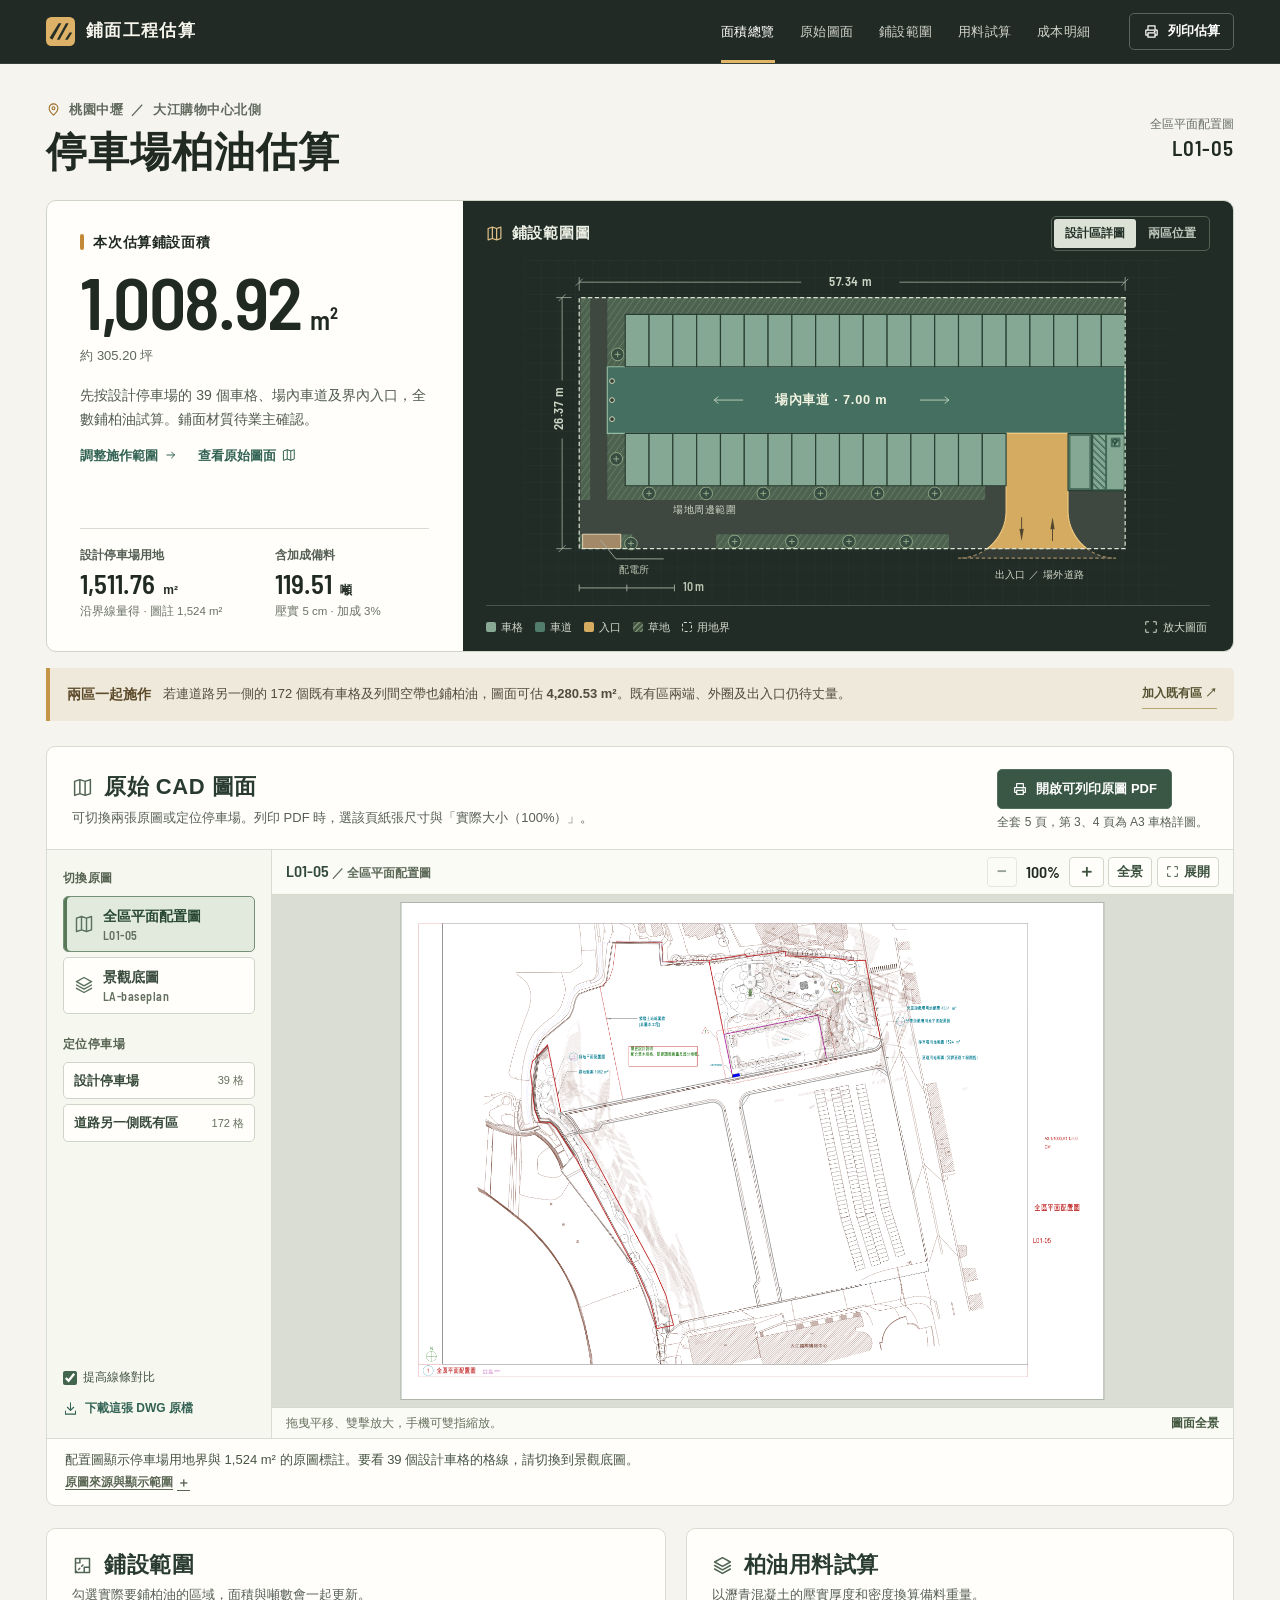
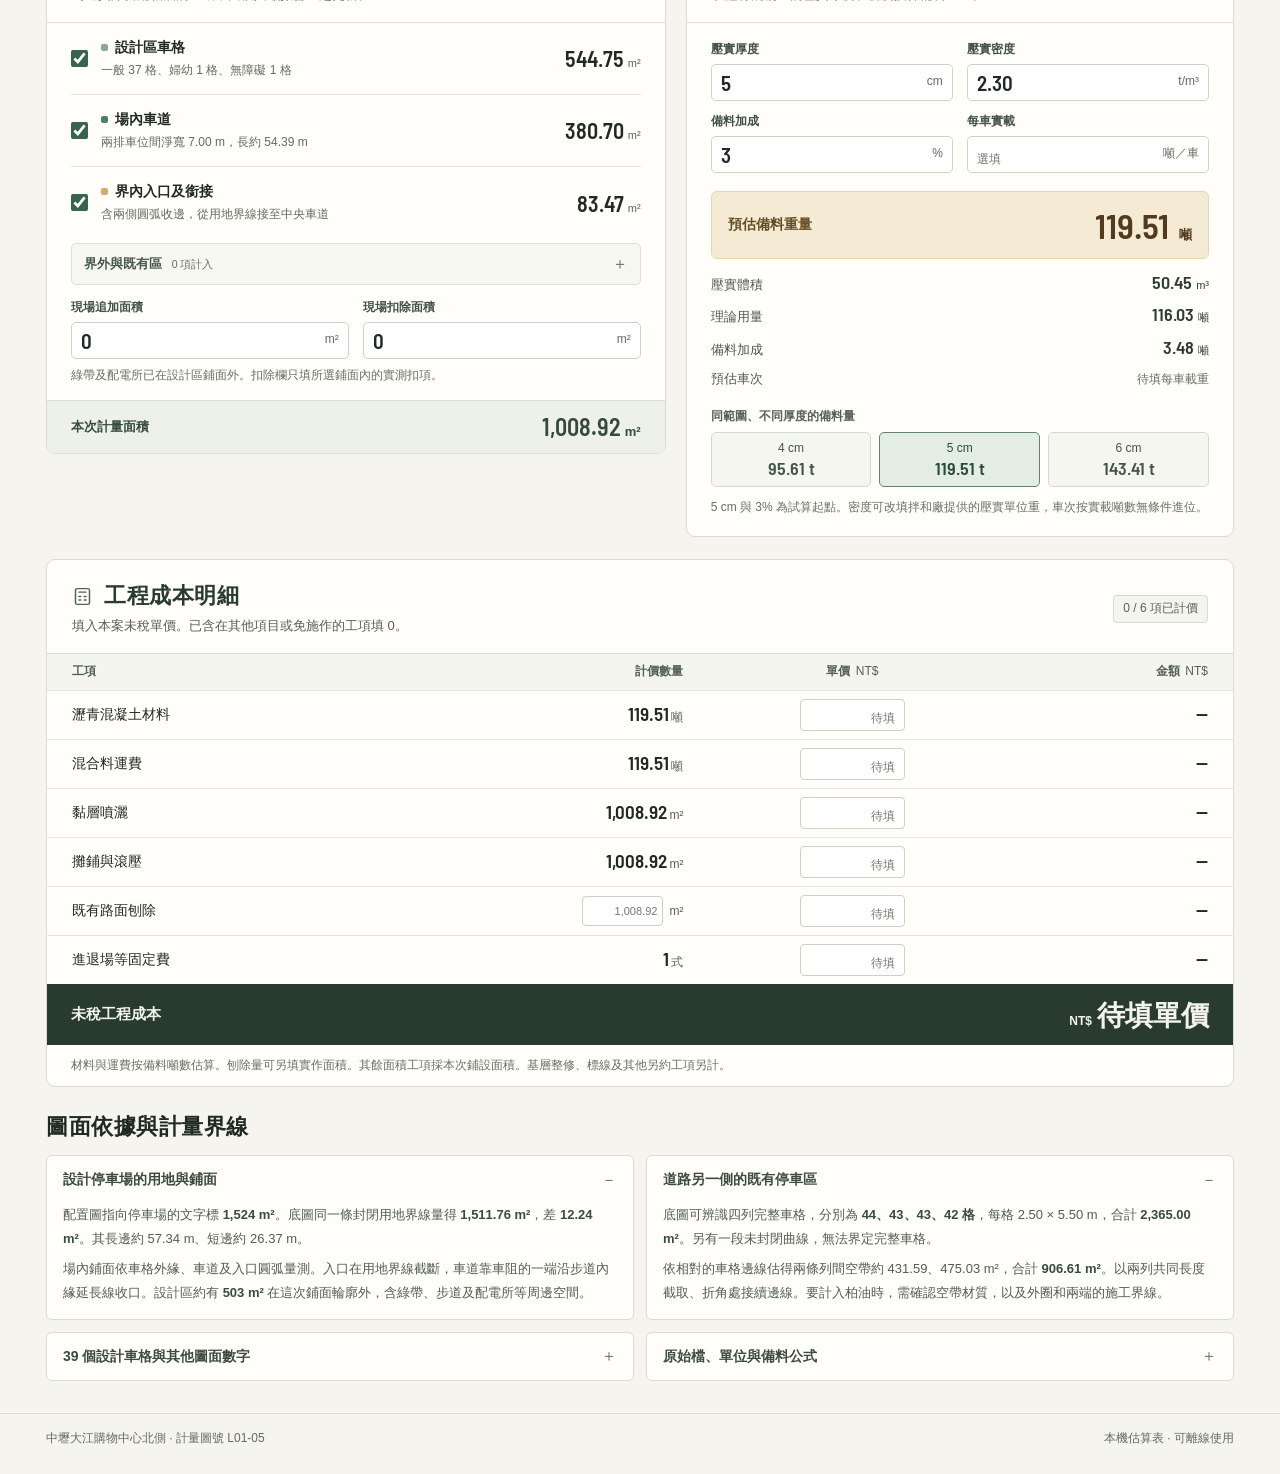
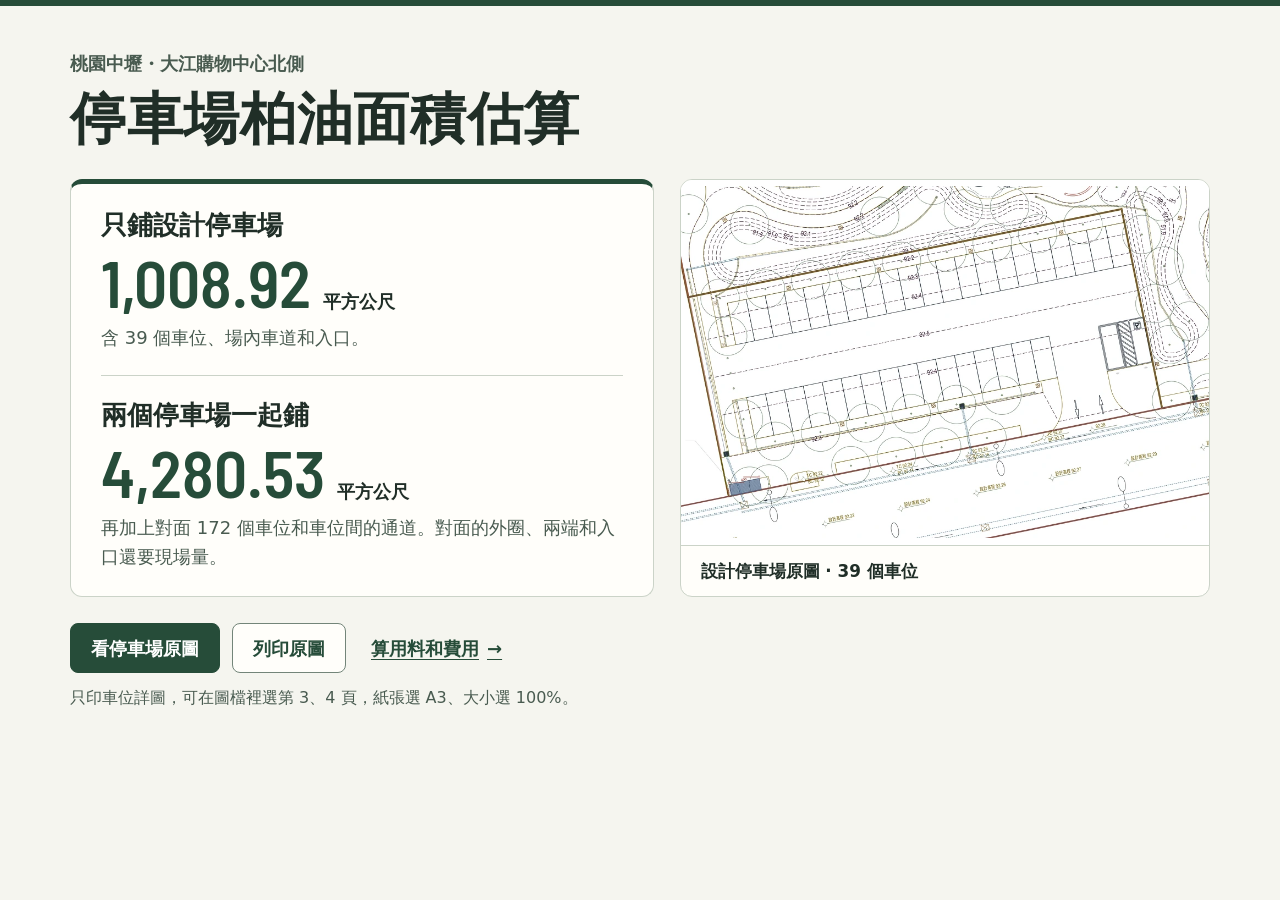
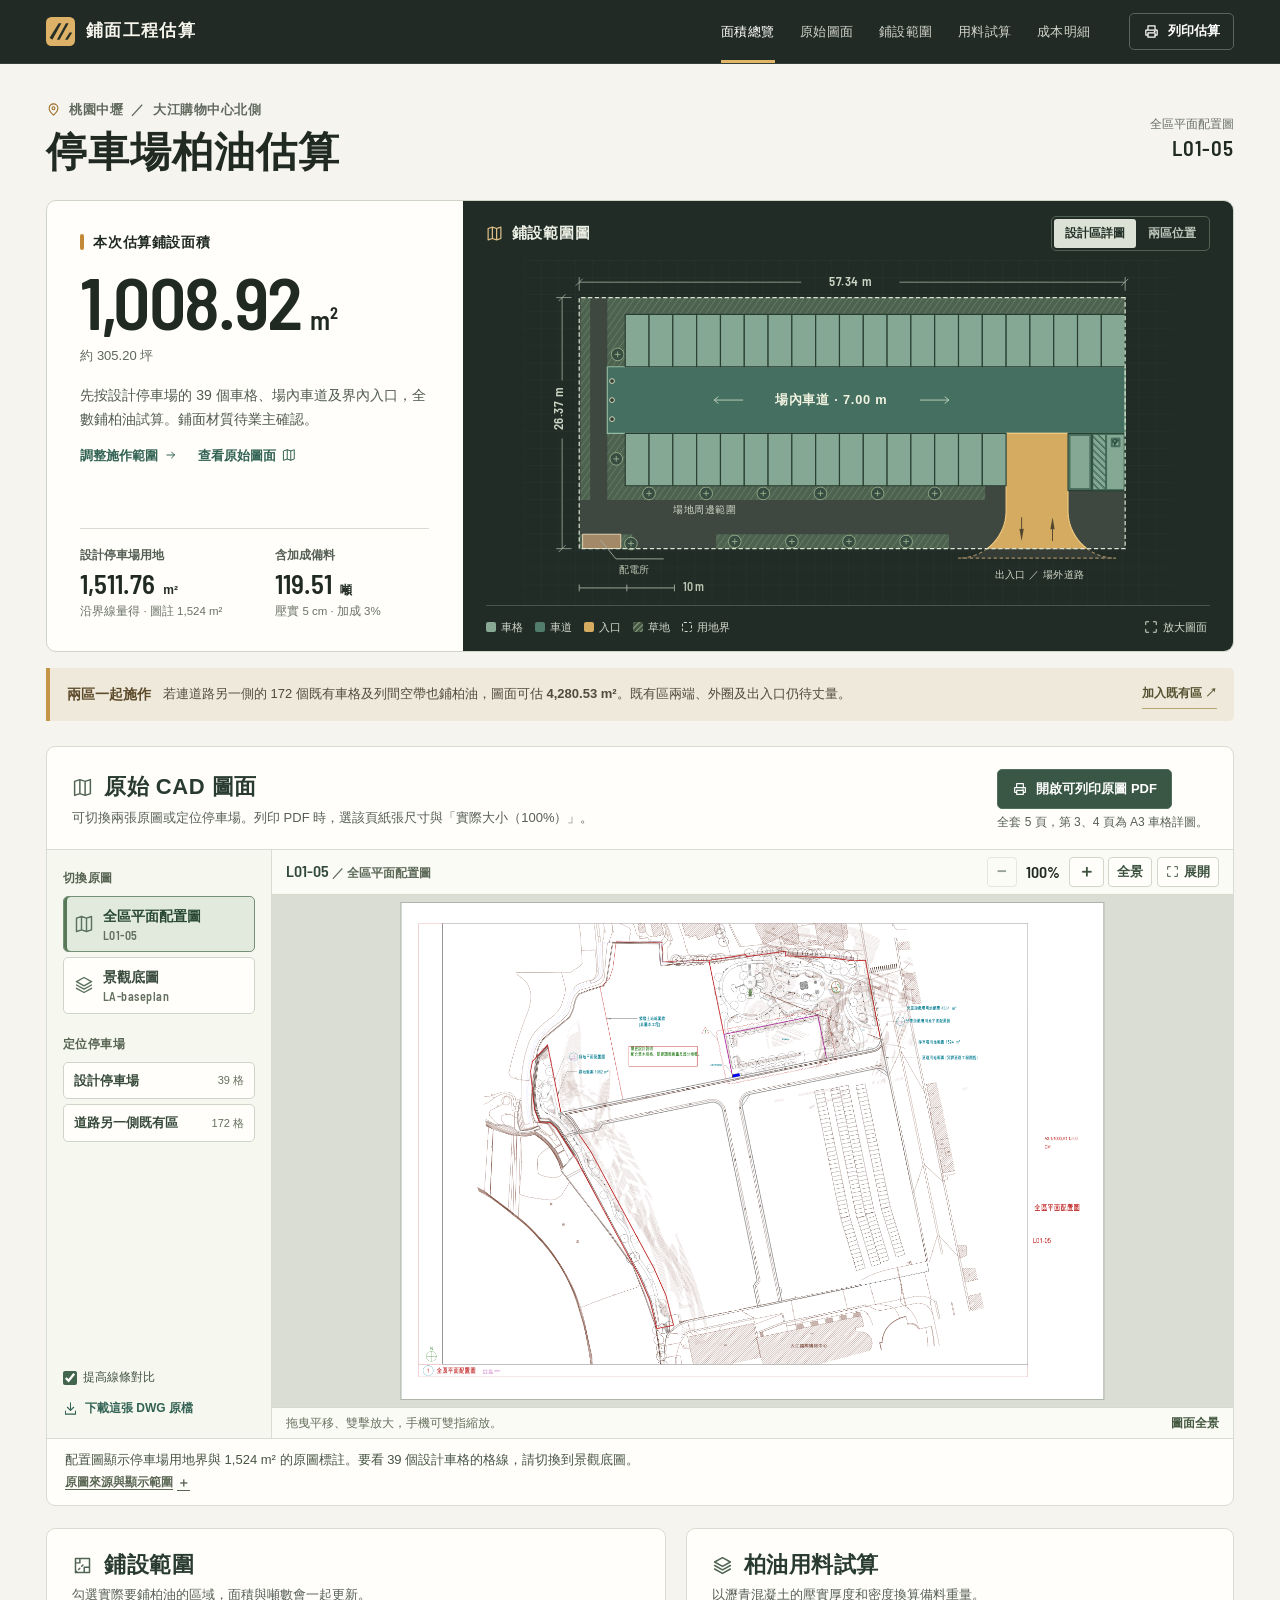
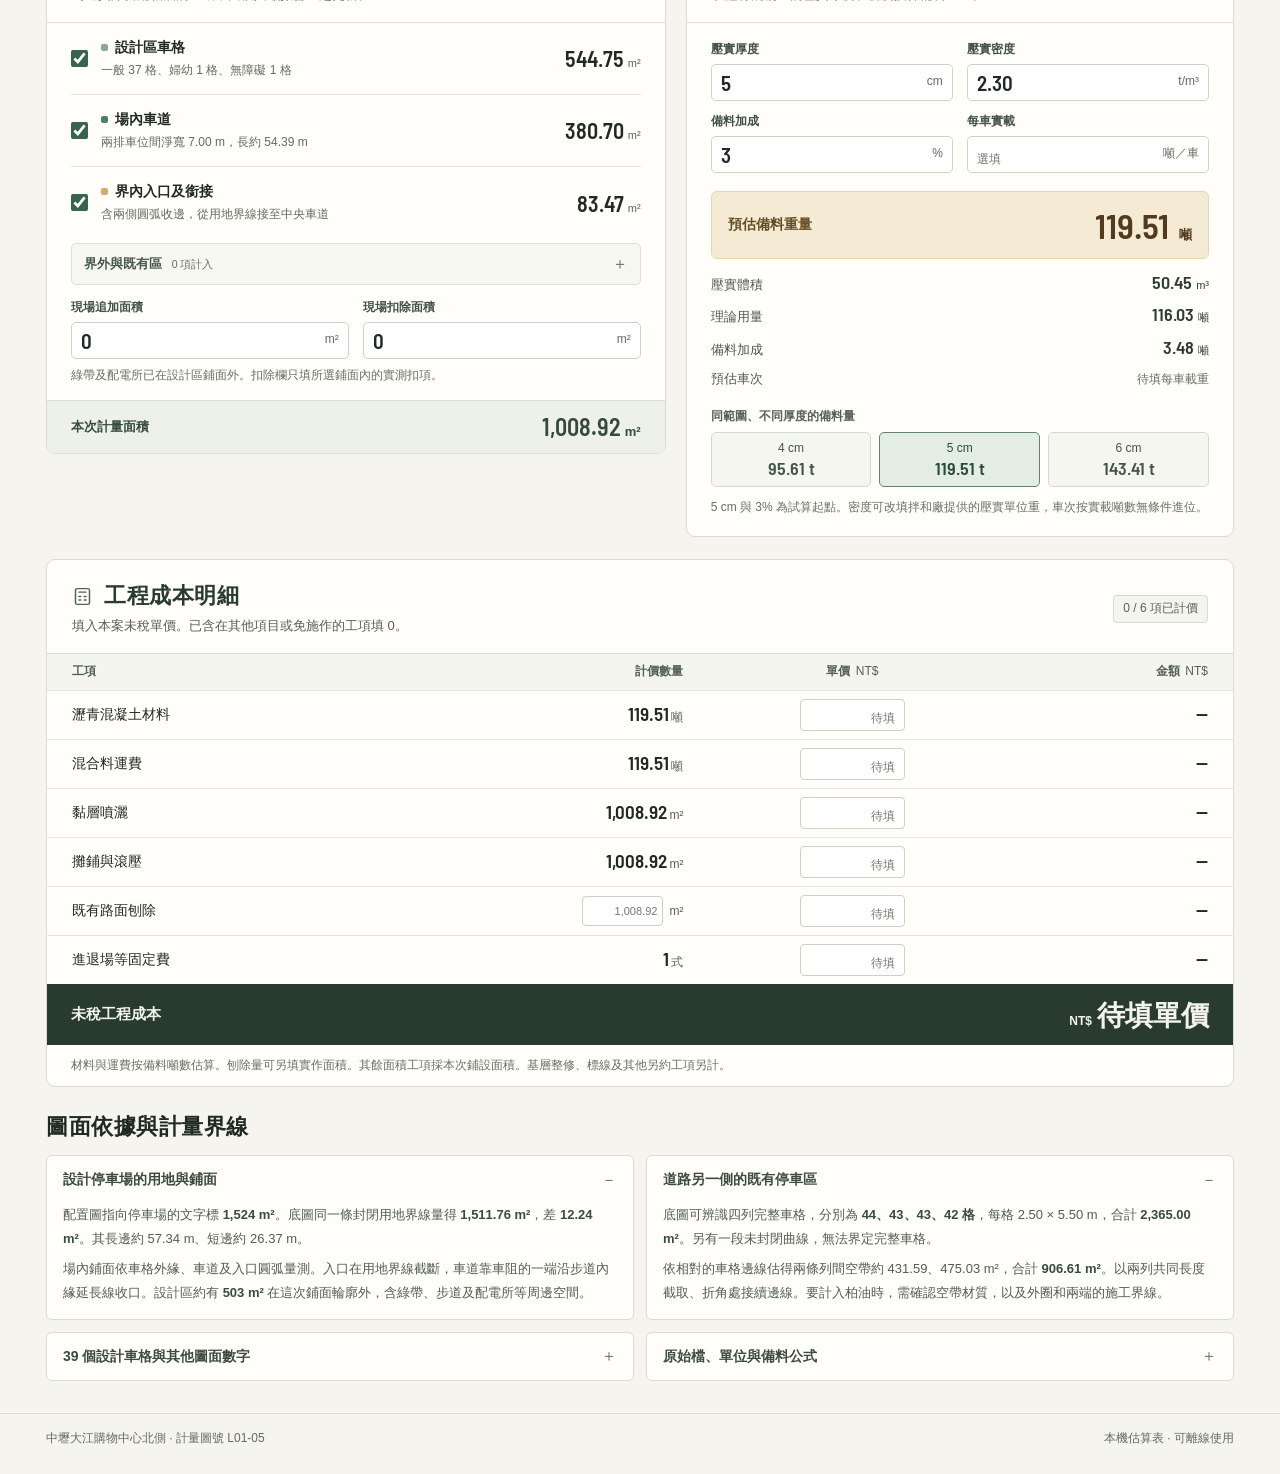
